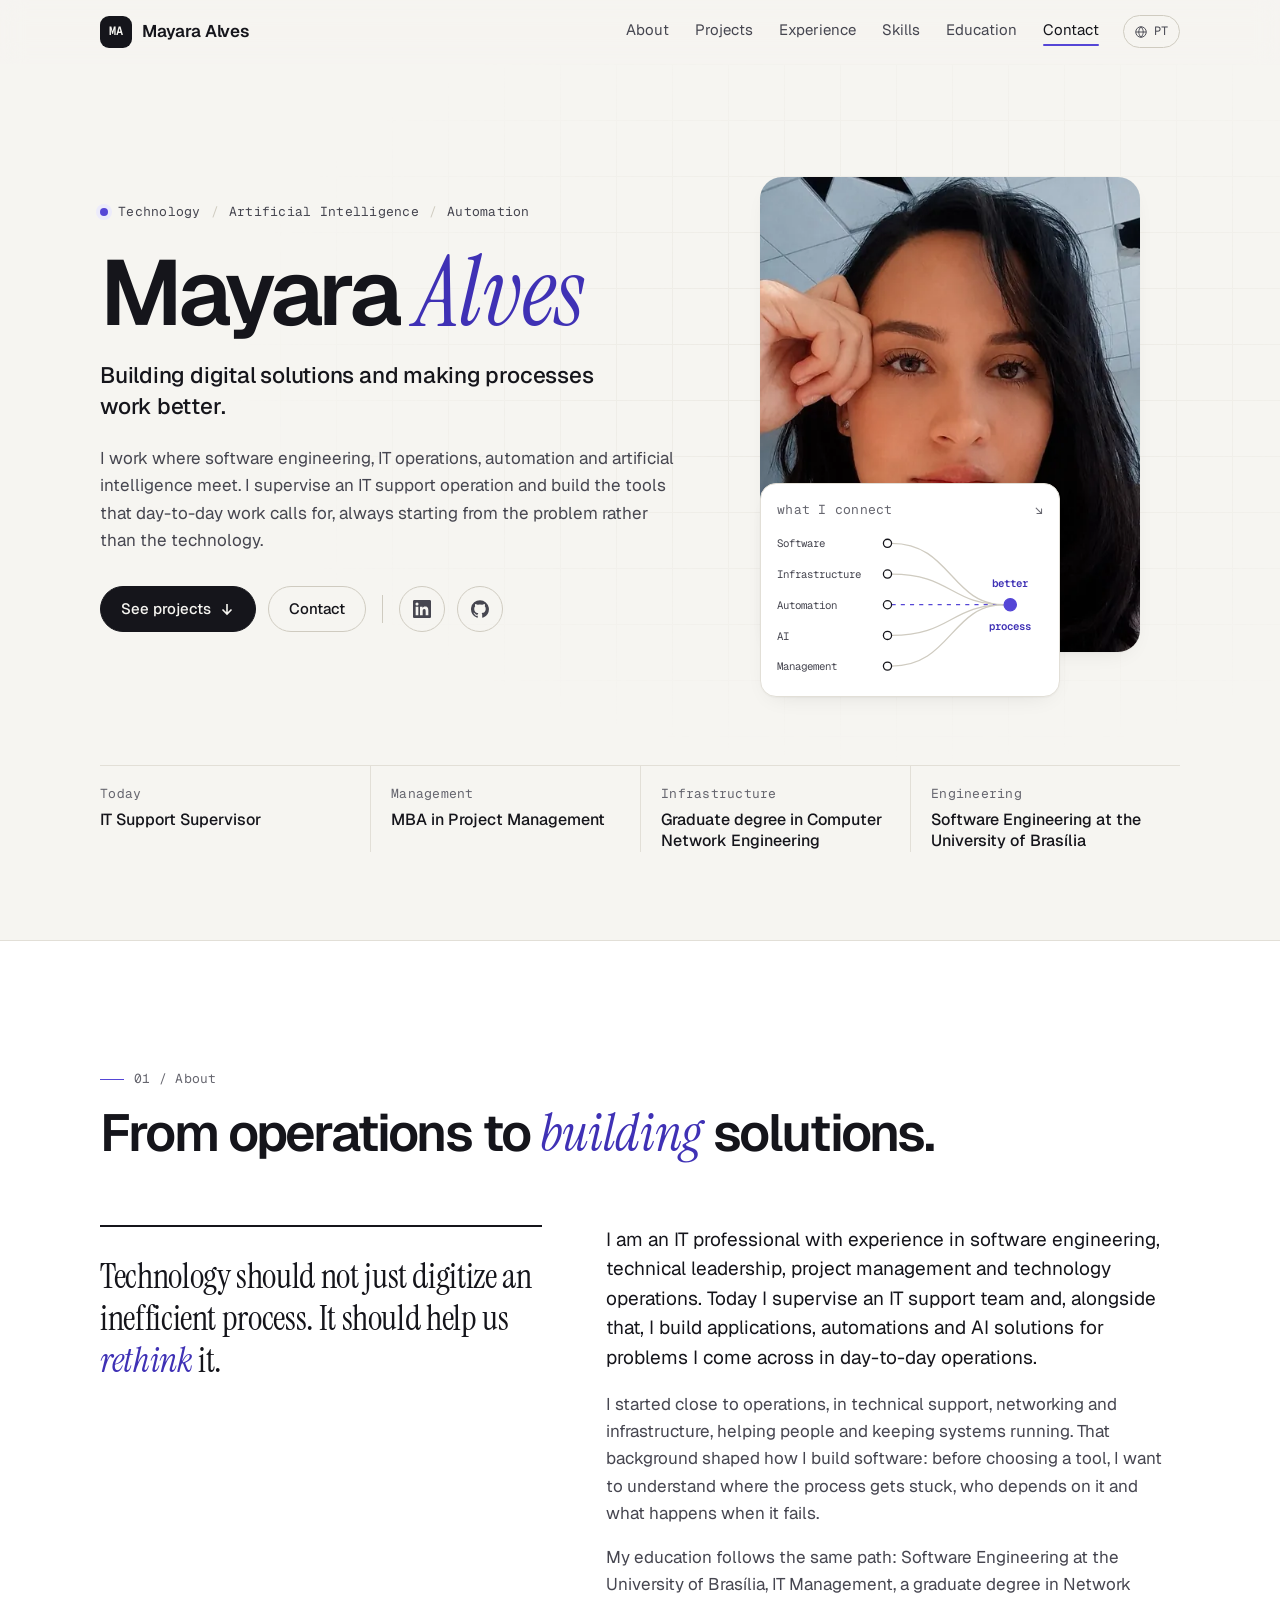
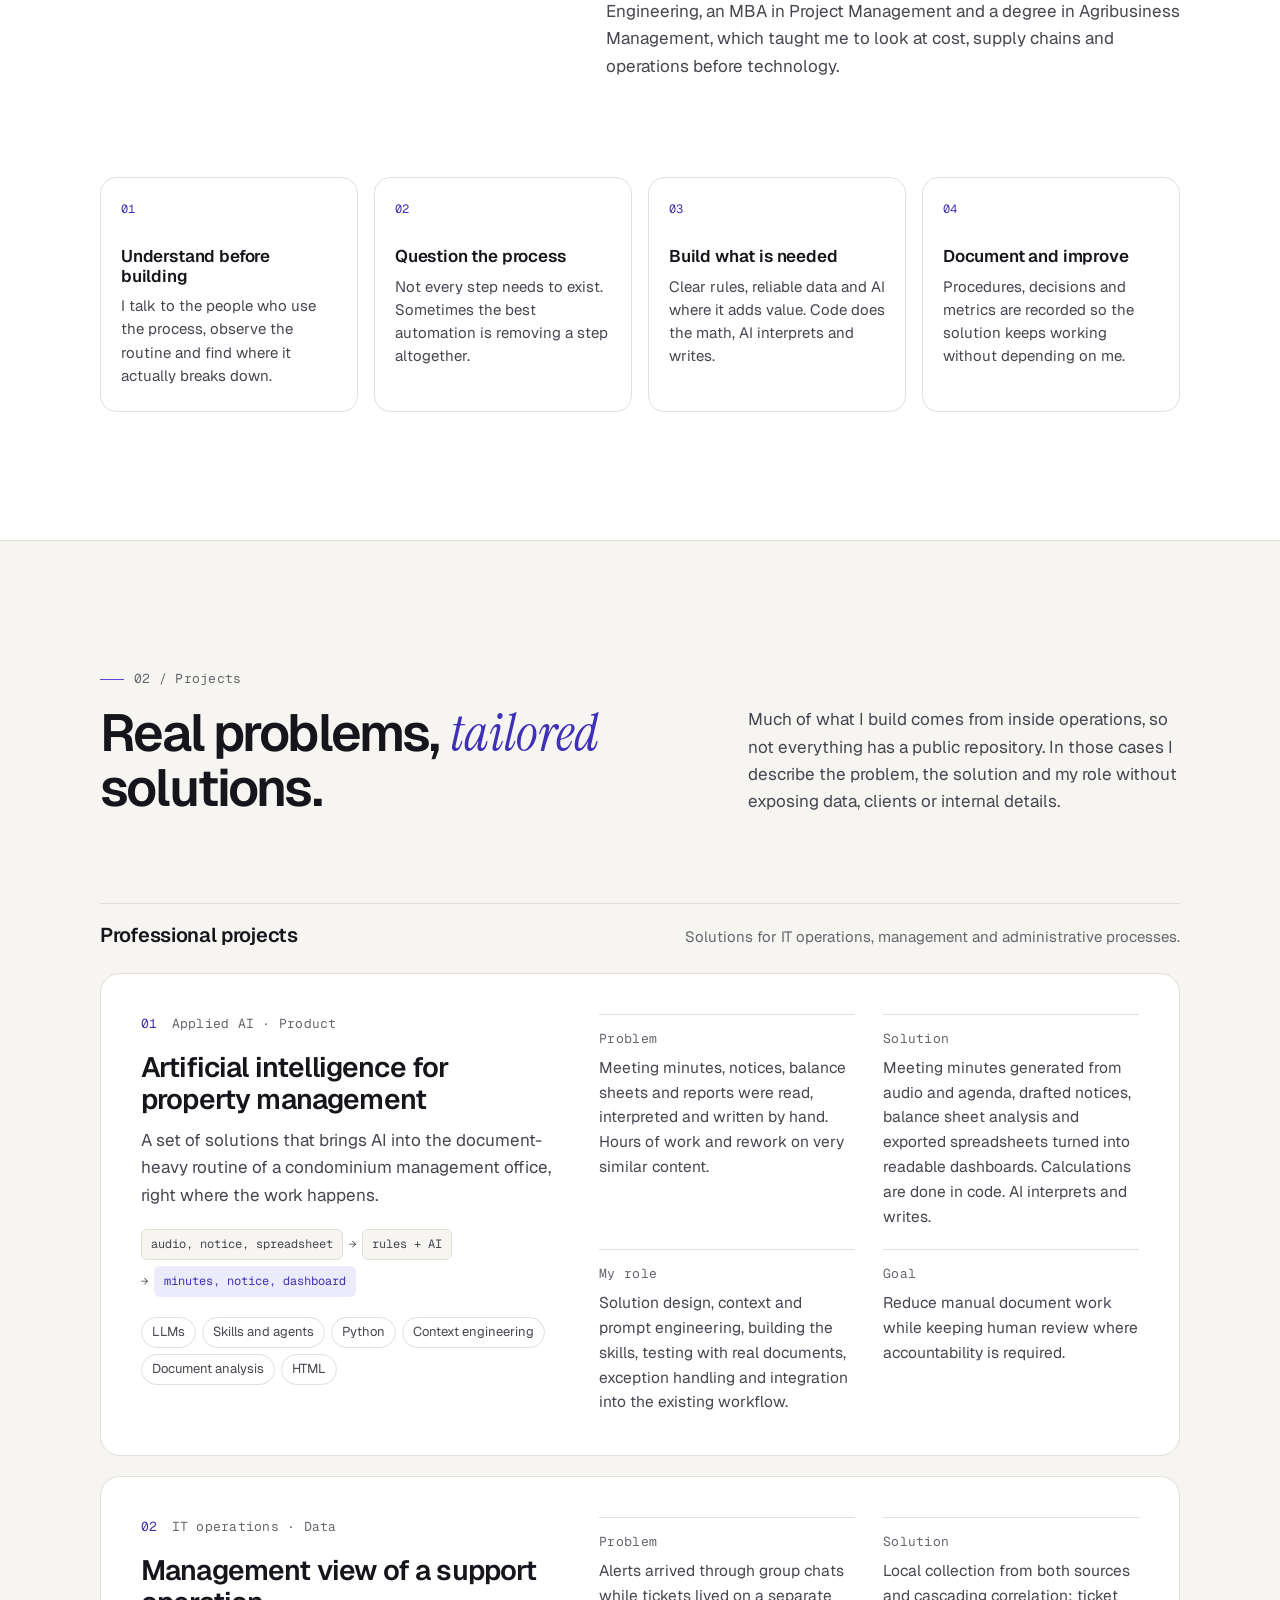
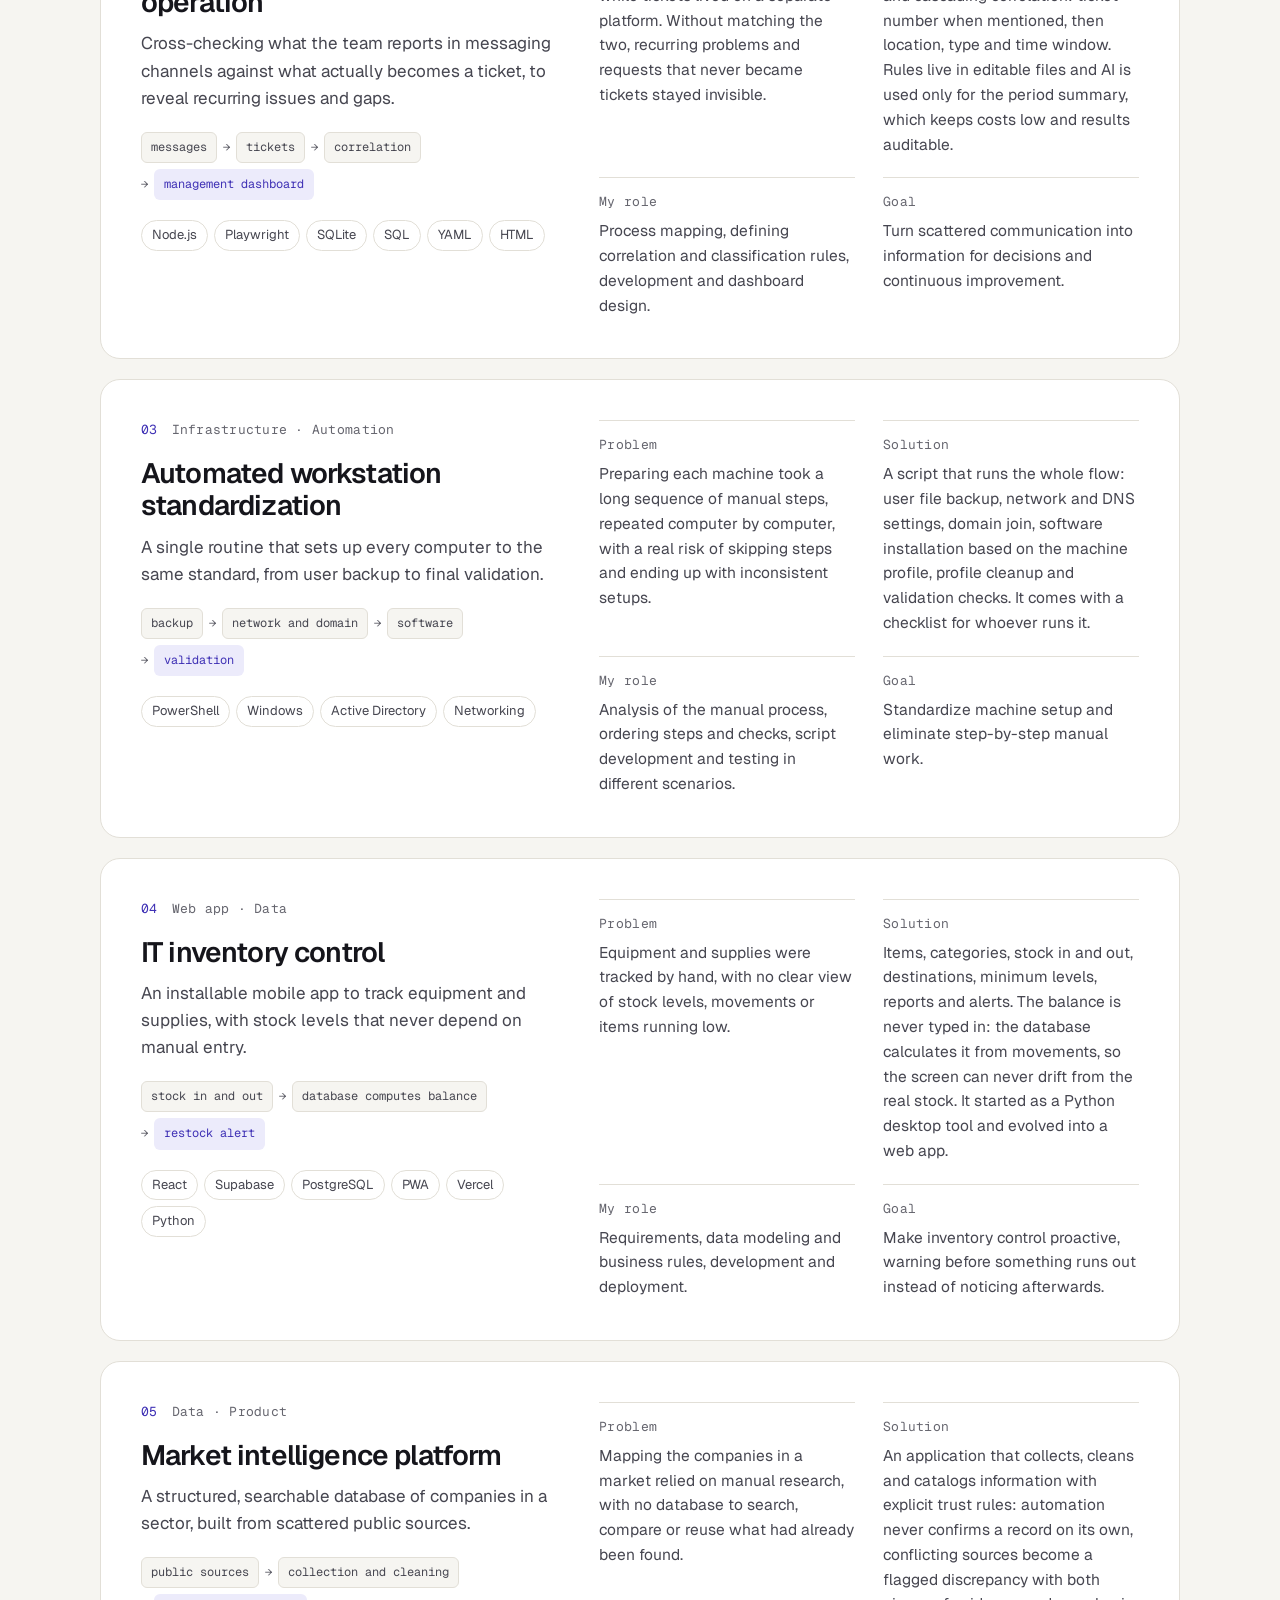
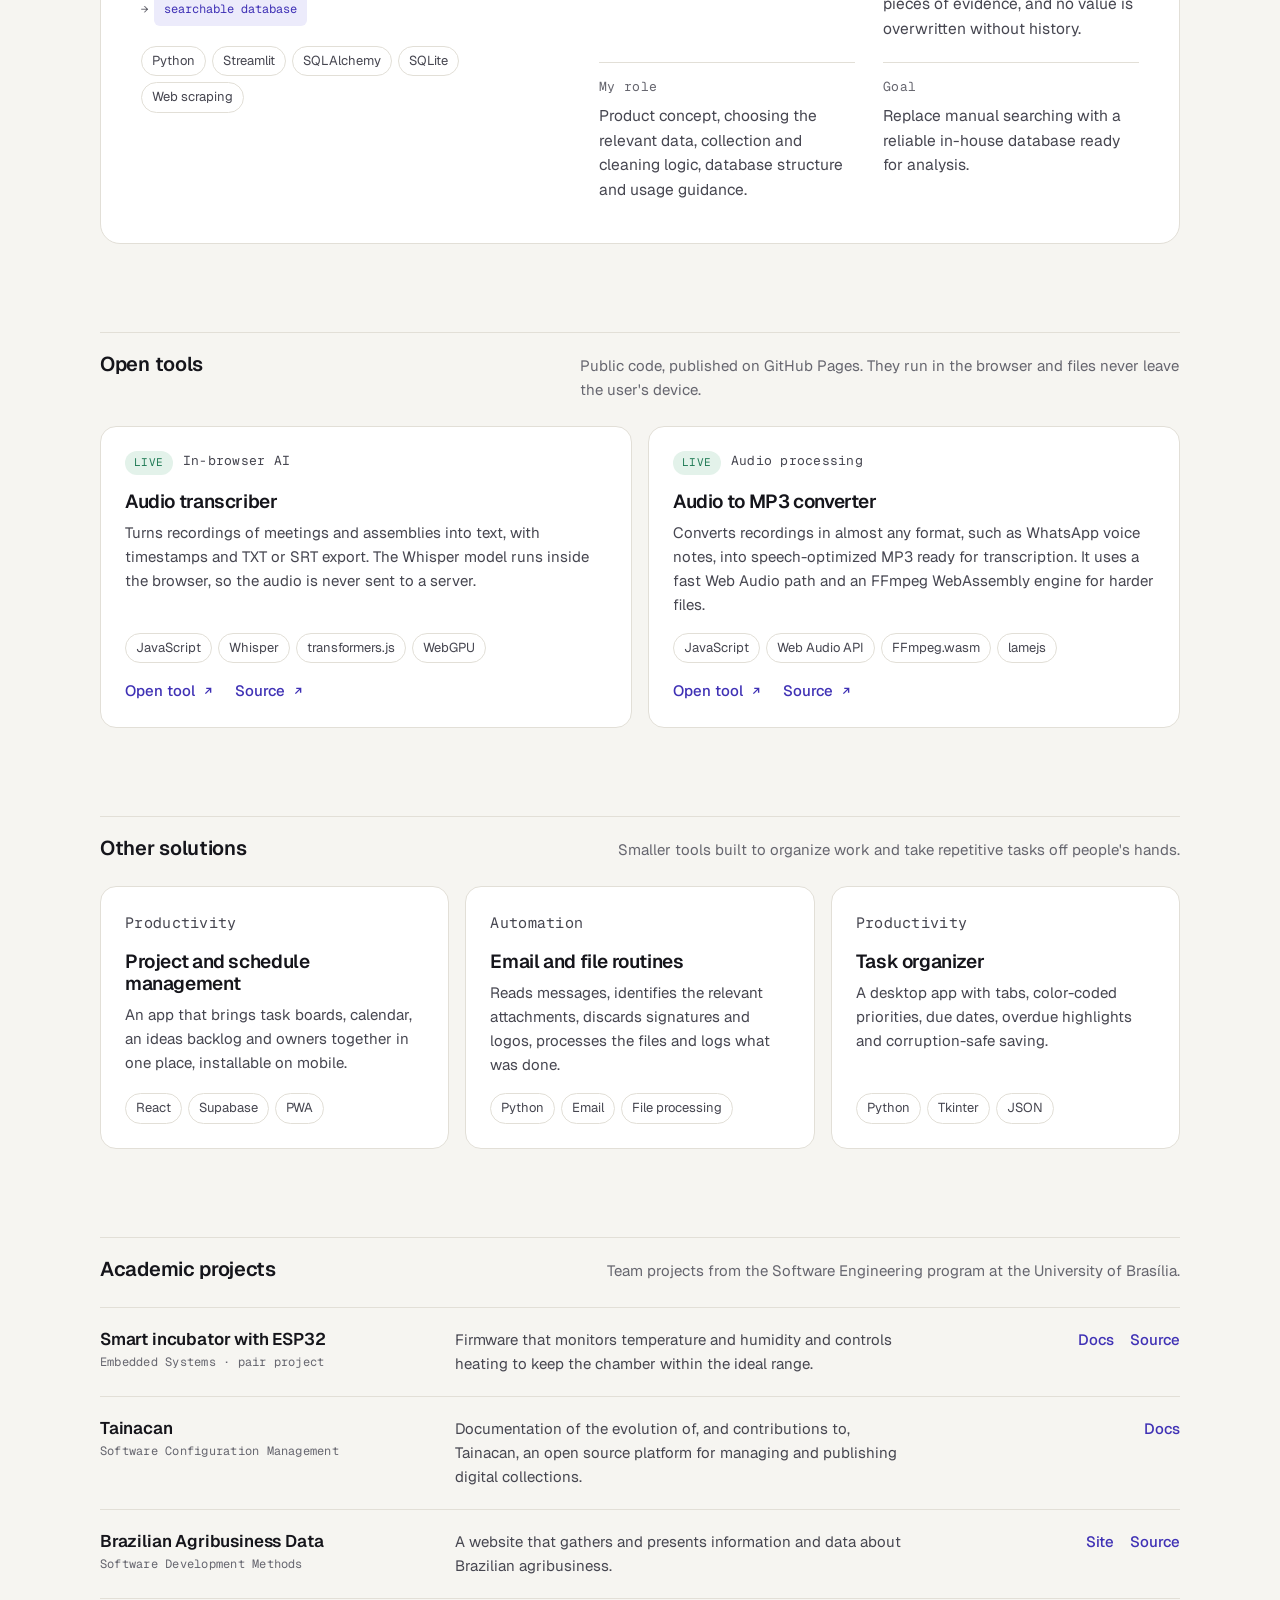
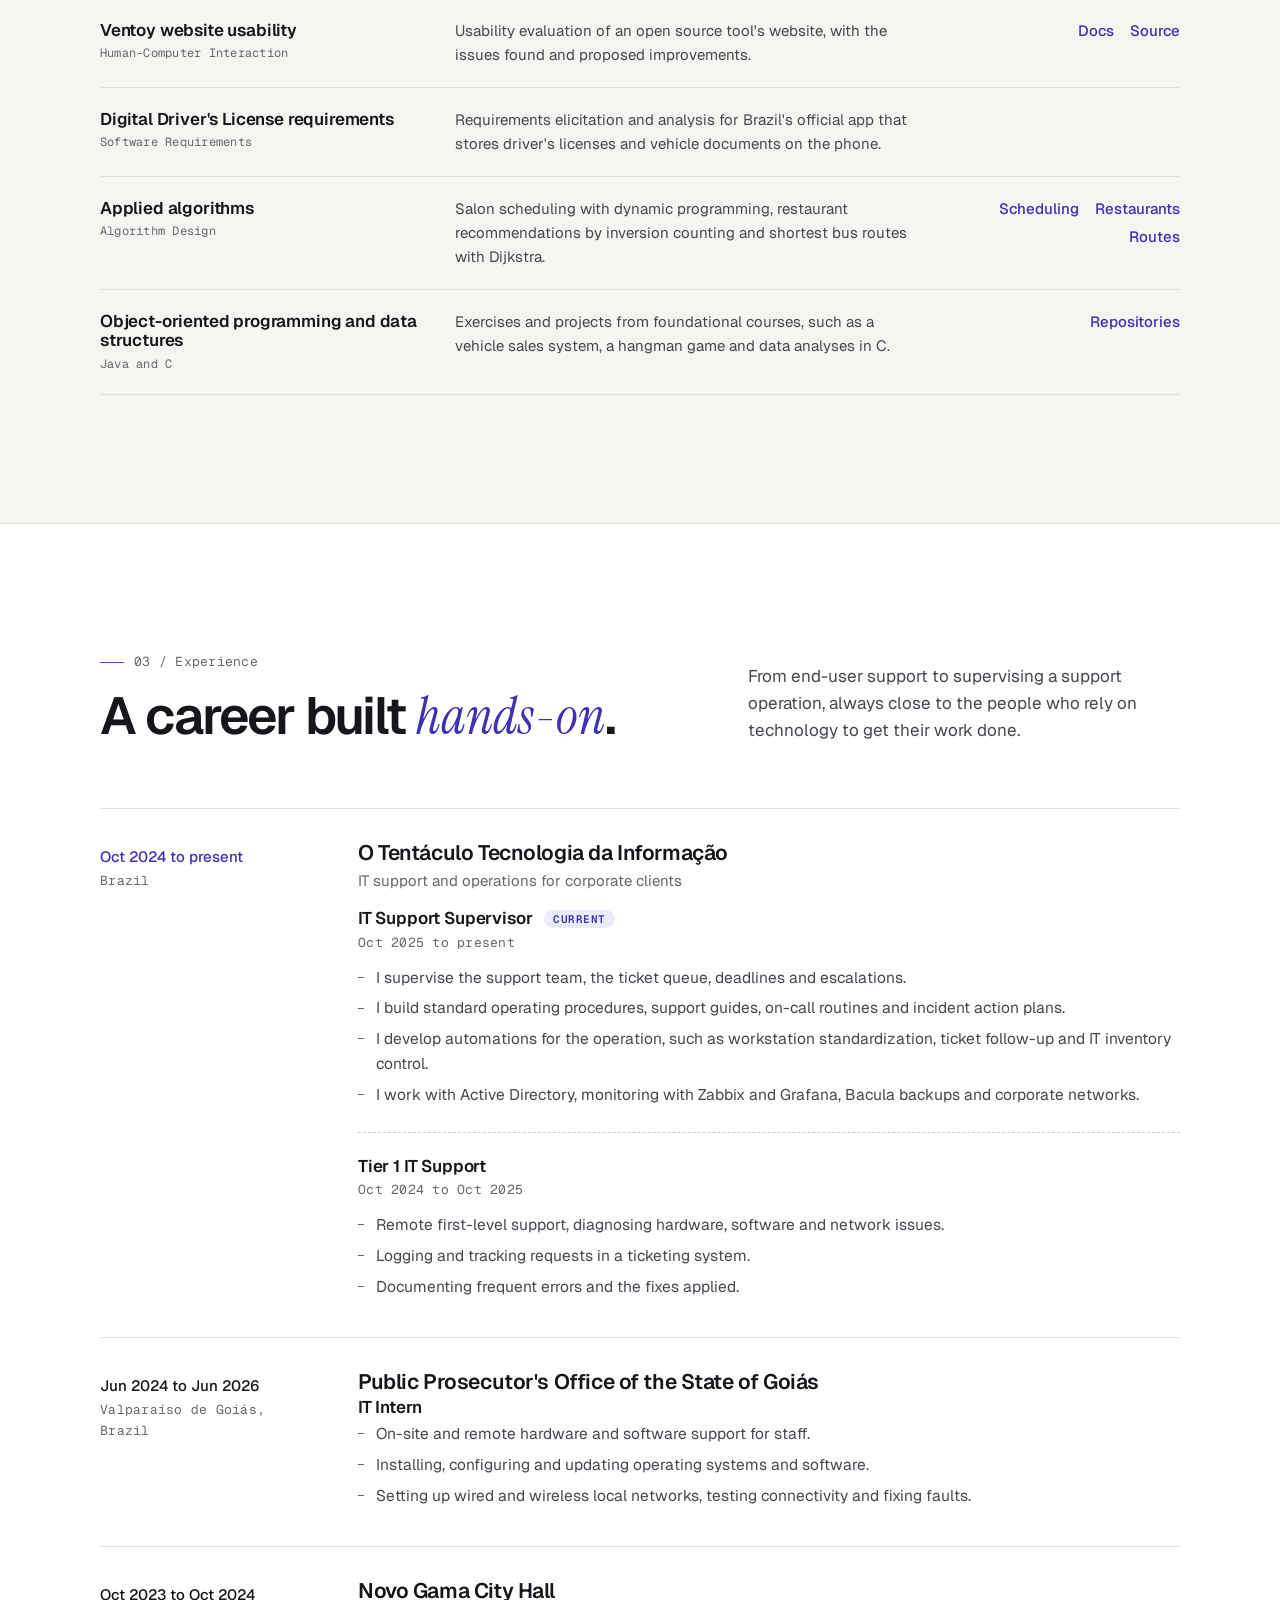
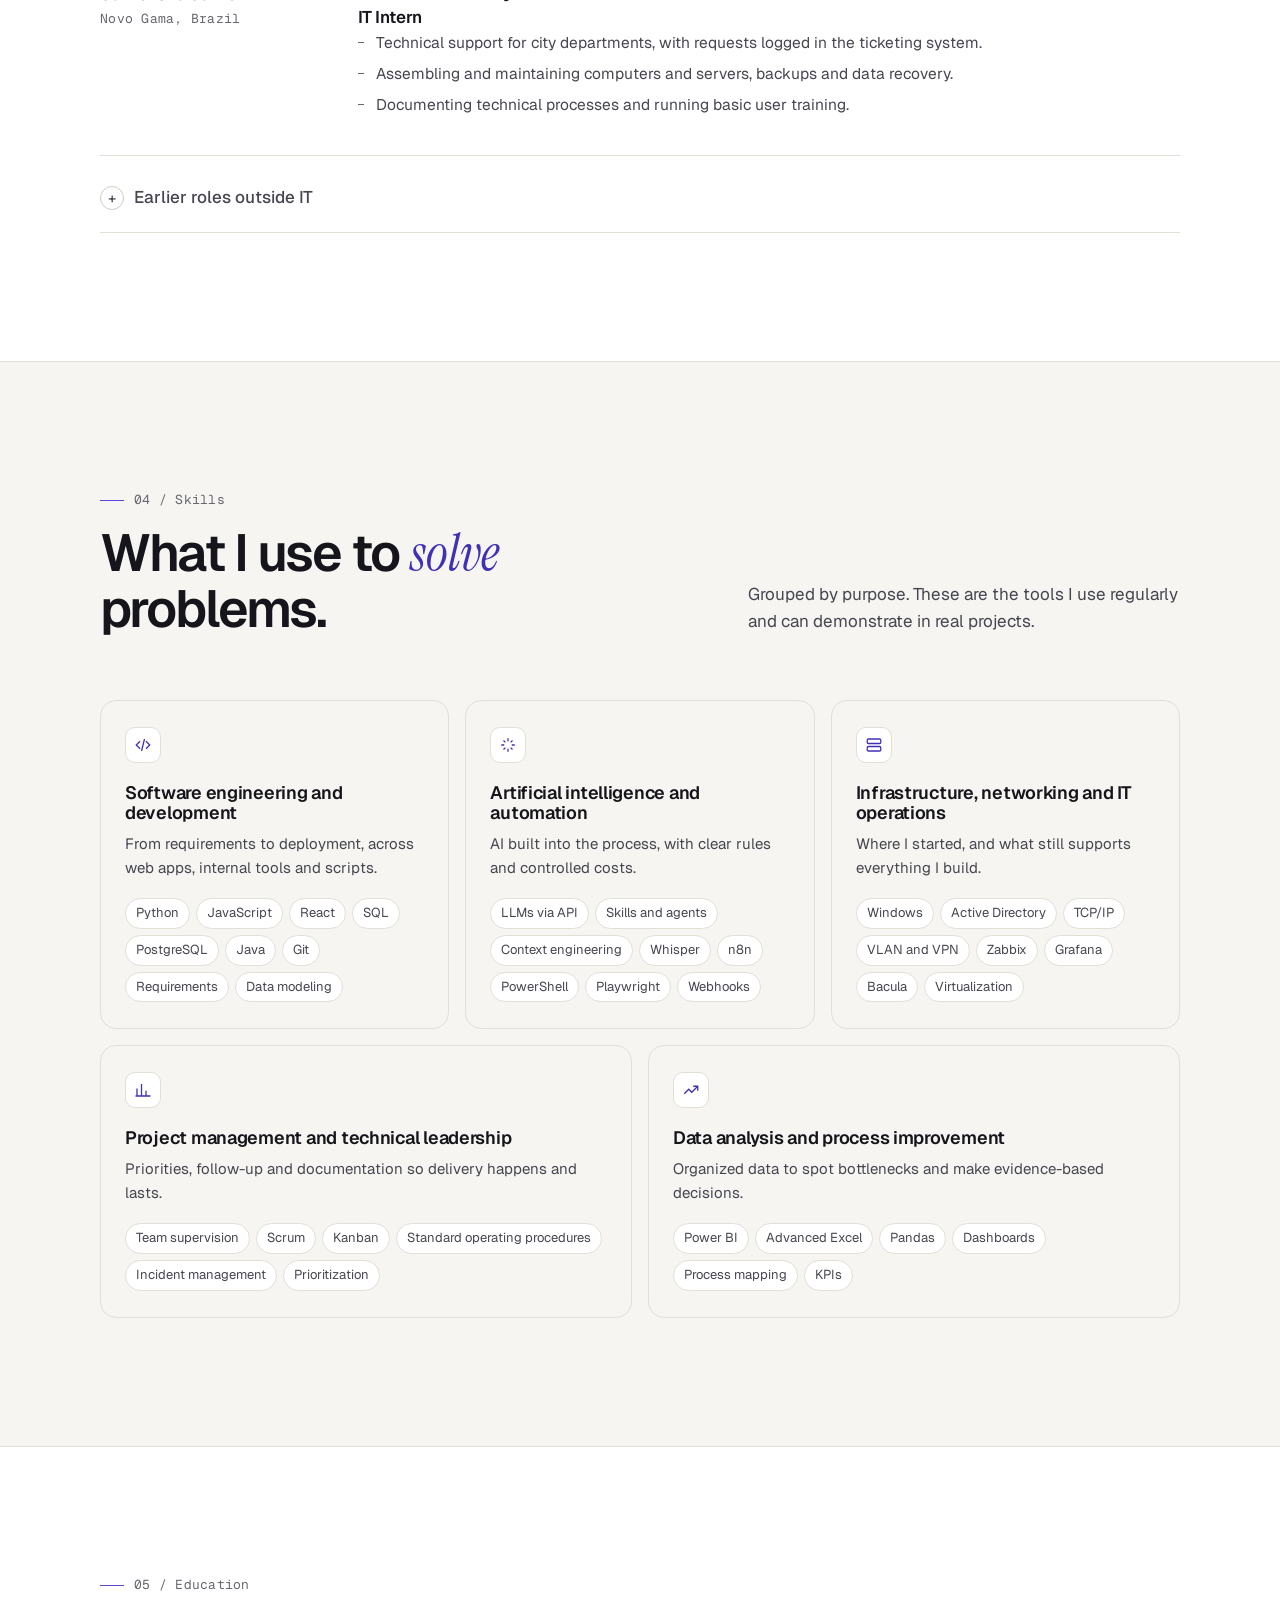
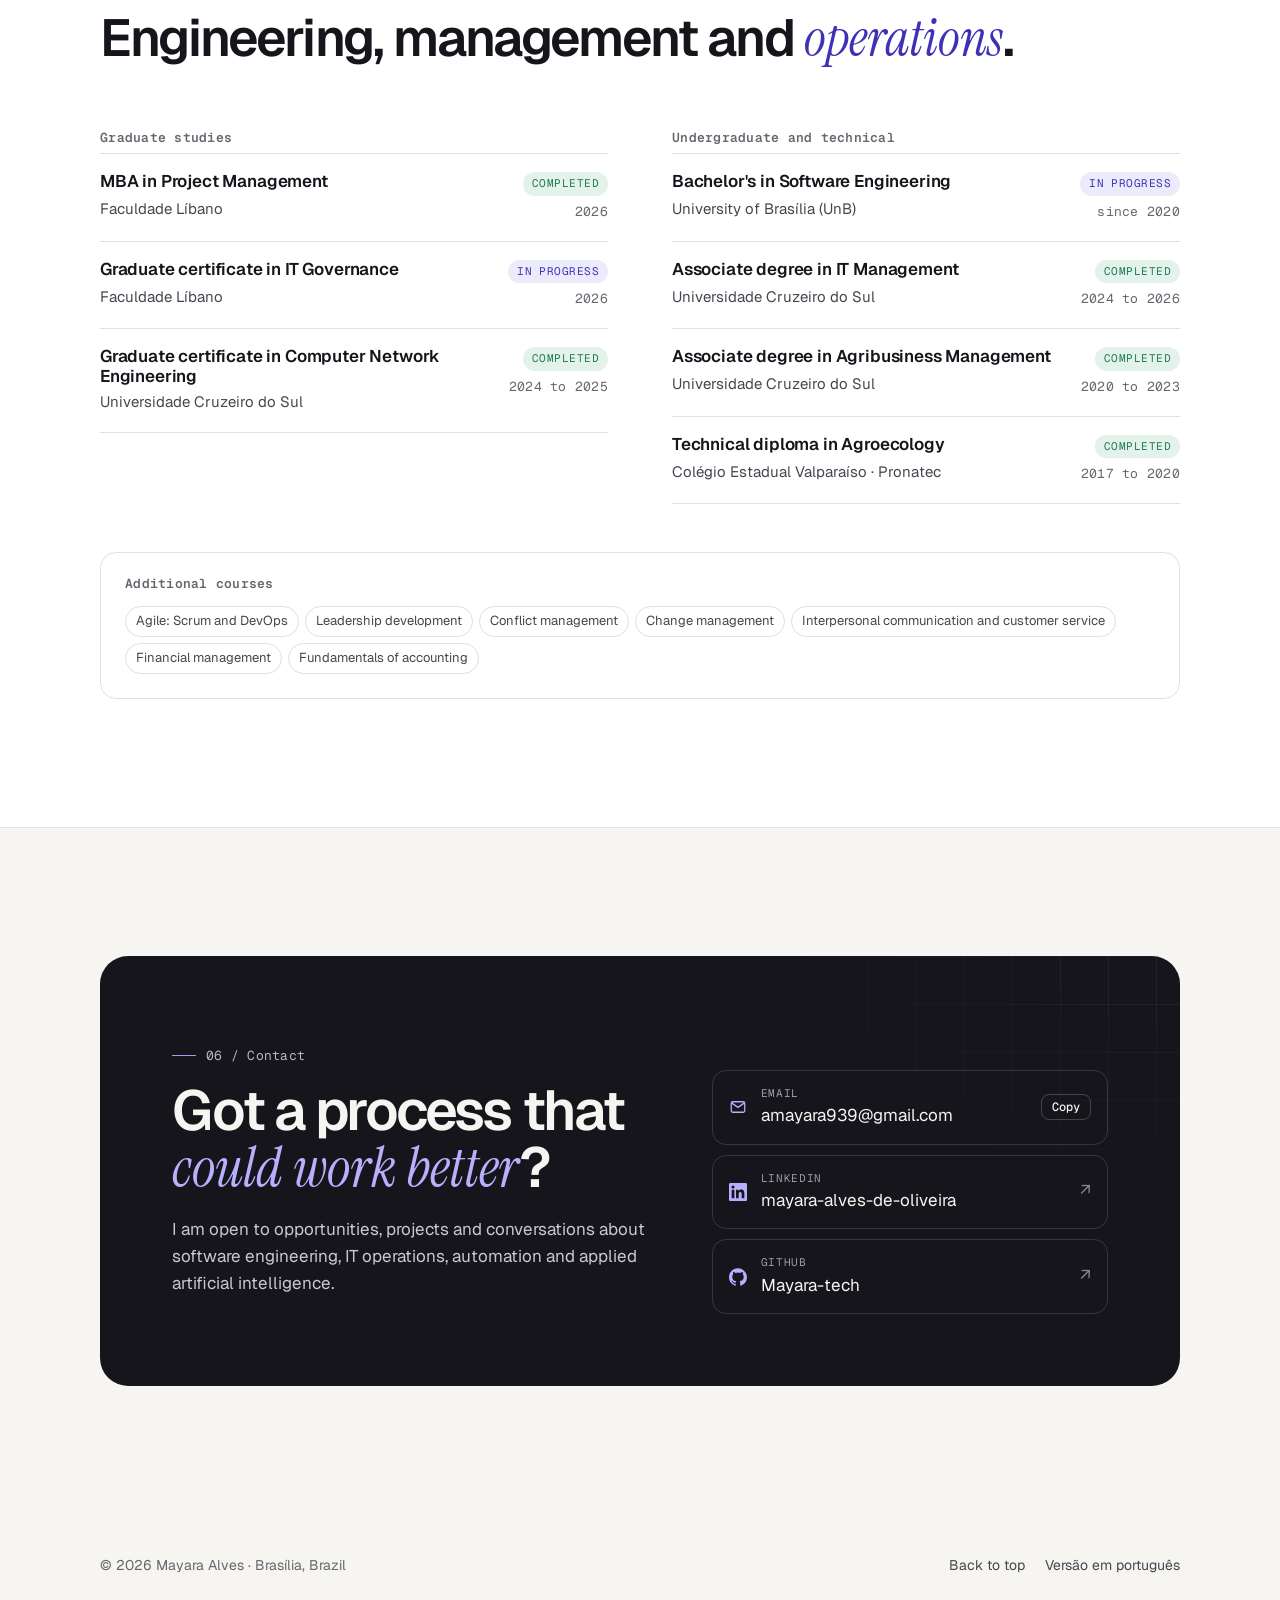
==== en/index.html @ b9efd8f1 "Portfólio 2.0: novo visual, conteúdo atualizado e versão em inglês - página refeita em HTML, CSS e J" ====
<!doctype html>
<html lang="en">
<head>
  <meta charset="utf-8">
  <meta name="viewport" content="width=device-width, initial-scale=1">
  <title>Mayara Alves · Technology, AI and Automation</title>
  <meta name="description" content="Portfolio of Mayara Alves, an IT professional who brings together software engineering, IT operations, automation and artificial intelligence to improve processes and solve real problems.">
  <meta name="author" content="Mayara Alves de Oliveira">
  <meta name="robots" content="index, follow">
  <meta name="theme-color" content="#f6f5f1">
  <link rel="canonical" href="https://mayara-tech.github.io/Portfolio/en/">
  <link rel="alternate" hreflang="pt-BR" href="https://mayara-tech.github.io/Portfolio/">
  <link rel="alternate" hreflang="en" href="https://mayara-tech.github.io/Portfolio/en/">
  <link rel="alternate" hreflang="x-default" href="https://mayara-tech.github.io/Portfolio/">

  <meta property="og:type" content="profile">
  <meta property="og:locale" content="en_US">
  <meta property="og:locale:alternate" content="pt_BR">
  <meta property="og:site_name" content="Mayara Alves">
  <meta property="og:title" content="Mayara Alves · Technology, AI and Automation">
  <meta property="og:description" content="Building digital solutions and improving processes through software engineering, IT operations, automation and artificial intelligence.">
  <meta property="og:url" content="https://mayara-tech.github.io/Portfolio/en/">
  <meta property="og:image" content="https://mayara-tech.github.io/Portfolio/assets/img/og-en.png">
  <meta property="og:image:width" content="1200">
  <meta property="og:image:height" content="630">
  <meta property="og:image:alt" content="Mayara Alves · Technology, Artificial Intelligence and Automation">
  <meta name="twitter:card" content="summary_large_image">

  <link rel="icon" href="../assets/img/favicon.svg" type="image/svg+xml">
  <link rel="icon" href="../assets/img/favicon-32.png" sizes="32x32" type="image/png">
  <link rel="apple-touch-icon" href="../assets/img/apple-touch-icon.png">

  <link rel="preconnect" href="https://fonts.googleapis.com">
  <link rel="preconnect" href="https://fonts.gstatic.com" crossorigin>
  <link rel="stylesheet" href="https://fonts.googleapis.com/css2?family=Geist:wght@400;500;600&family=Geist+Mono:wght@400;500&family=Instrument+Serif:ital@1&display=swap">
  <link rel="stylesheet" href="../assets/css/main.css">
  <link rel="preload" as="image" href="../assets/img/mayara-800.webp" imagesrcset="../assets/img/mayara-480.webp 480w, ../assets/img/mayara-800.webp 800w" imagesizes="(max-width: 520px) 200px, (max-width: 900px) 260px, 420px" type="image/webp">
  <script>document.documentElement.classList.add("js");</script>

  <script type="application/ld+json">
  {
    "@context": "https://schema.org",
    "@type": "Person",
    "name": "Mayara Alves de Oliveira",
    "alternateName": "Mayara Alves",
    "jobTitle": "IT Support Supervisor",
    "description": "Technology, Artificial Intelligence and Automation. Building digital solutions and improving processes.",
    "url": "https://mayara-tech.github.io/Portfolio/en/",
    "image": "https://mayara-tech.github.io/Portfolio/assets/img/mayara-800.jpg",
    "email": "mailto:amayara939@gmail.com",
    "address": { "@type": "PostalAddress", "addressLocality": "Brasília", "addressRegion": "DF", "addressCountry": "BR" },
    "alumniOf": [
      { "@type": "CollegeOrUniversity", "name": "Universidade Cruzeiro do Sul" },
      { "@type": "CollegeOrUniversity", "name": "Faculdade Líbano" }
    ],
    "knowsAbout": ["Software engineering", "Artificial intelligence", "Process automation", "IT infrastructure", "Project management"],
    "sameAs": [
      "https://www.linkedin.com/in/mayara-alves-de-oliveira-5a04271a6/",
      "https://github.com/Mayara-tech"
    ]
  }
  </script>
</head>

<body>
  <a class="skip" href="#main">Skip to content</a>

  <!-- ==================== header ==================== -->
  <header class="header">
    <div class="wrap header__in">
      <a class="brand" href="#top" aria-label="Mayara Alves, back to top">
        <span class="brand__mark" aria-hidden="true">MA</span>
        <span>Mayara Alves</span>
      </a>

      <button class="menu-btn" type="button" aria-expanded="false" aria-controls="nav" aria-label="Open menu">
        <span></span><span></span><span></span>
      </button>

      <nav class="nav" id="nav" aria-label="Sections">
        <ul class="nav__list">
          <li><a href="#about">About</a></li>
          <li><a href="#projects">Projects</a></li>
          <li><a href="#experience">Experience</a></li>
          <li><a href="#skills">Skills</a></li>
          <li><a href="#education">Education</a></li>
          <li><a href="#contact">Contact</a></li>
        </ul>
        <a class="lang" href="../" hreflang="pt-BR" lang="pt-BR" aria-label="Ler esta página em português">
          <svg viewBox="0 0 24 24" fill="none" stroke="currentColor" stroke-width="1.6" aria-hidden="true"><circle cx="12" cy="12" r="9"/><path d="M3 12h18M12 3c2.5 2.6 3.8 5.6 3.8 9s-1.3 6.4-3.8 9c-2.5-2.6-3.8-5.6-3.8-9S9.5 5.6 12 3z"/></svg>
          PT
        </a>
      </nav>
    </div>
  </header>

  <main id="main">

    <!-- ==================== hero ==================== -->
    <section class="hero" id="top" aria-labelledby="hero-title">
      <div class="wrap">
        <div class="hero__grid">
          <div class="stagger">
            <p class="eyebrow mono">
              <span class="eyebrow__dot" aria-hidden="true"></span>
              Technology <i aria-hidden="true">/</i> Artificial Intelligence <i aria-hidden="true">/</i> Automation
            </p>
            <h1 id="hero-title">Mayara <span class="serif">Alves</span></h1>
            <p class="hero__role">Building digital solutions and making processes work better.</p>
            <p class="hero__lead">I work where software engineering, IT operations, automation and artificial intelligence meet. I supervise an IT support operation and build the tools that day-to-day work calls for, always starting from the problem rather than the technology.</p>
            <div class="hero__actions">
              <a class="btn btn--solid" href="#projects">
                See projects
                <svg viewBox="0 0 16 16" fill="none" stroke="currentColor" stroke-width="1.6" aria-hidden="true"><path d="M8 3v10M3.5 8.5 8 13l4.5-4.5"/></svg>
              </a>
              <a class="btn btn--ghost" href="#contact">Contact</a>
              <span class="sep" aria-hidden="true"></span>
              <a class="icon-link" href="https://www.linkedin.com/in/mayara-alves-de-oliveira-5a04271a6/" target="_blank" rel="noopener" aria-label="LinkedIn (opens in a new tab)">
                <svg viewBox="0 0 24 24" fill="currentColor" aria-hidden="true"><path d="M20.45 20.45h-3.56v-5.57c0-1.33-.02-3.04-1.85-3.04-1.85 0-2.14 1.45-2.14 2.94v5.67H9.35V9h3.41v1.56h.05c.48-.9 1.64-1.85 3.37-1.85 3.6 0 4.27 2.37 4.27 5.46v6.28zM5.34 7.43a2.06 2.06 0 1 1 0-4.13 2.06 2.06 0 0 1 0 4.13zM7.12 20.45H3.56V9h3.56v11.45zM22.22 0H1.77C.79 0 0 .77 0 1.73v20.54C0 23.23.79 24 1.77 24h20.45c.98 0 1.78-.77 1.78-1.73V1.73C24 .77 23.2 0 22.22 0z"/></svg>
              </a>
              <a class="icon-link" href="https://github.com/Mayara-tech" target="_blank" rel="noopener" aria-label="GitHub (opens in a new tab)">
                <svg viewBox="0 0 24 24" fill="currentColor" aria-hidden="true"><path d="M12 .3a12 12 0 0 0-3.8 23.38c.6.12.83-.26.83-.57L9 21.07c-3.34.72-4.04-1.61-4.04-1.61-.55-1.39-1.34-1.76-1.34-1.76-1.08-.74.09-.73.09-.73 1.2.09 1.83 1.24 1.83 1.24 1.07 1.83 2.81 1.3 3.5 1 .1-.78.42-1.31.76-1.61-2.67-.3-5.47-1.33-5.47-5.93 0-1.31.47-2.38 1.24-3.22-.14-.3-.54-1.52.1-3.18 0 0 1-.32 3.3 1.23a11.5 11.5 0 0 1 6 0c2.28-1.55 3.29-1.23 3.29-1.23.64 1.66.24 2.88.12 3.18a4.65 4.65 0 0 1 1.23 3.22c0 4.61-2.8 5.63-5.48 5.92.42.36.81 1.1.81 2.22l-.01 3.29c0 .31.2.69.82.57A12 12 0 0 0 12 .3"/></svg>
              </a>
            </div>
          </div>

          <div class="hero__visual">
            <figure class="portrait">
              <picture>
                <source type="image/webp" srcset="../assets/img/mayara-480.webp 480w, ../assets/img/mayara-800.webp 800w" sizes="(max-width: 520px) 200px, (max-width: 900px) 260px, 420px">
                <img src="../assets/img/mayara-800.jpg" width="800" height="1000" alt="Portrait of Mayara Alves" fetchpriority="high">
              </picture>
            </figure>
            <div class="system-card" aria-hidden="true">
              <div class="system-card__title mono"><span>what I connect</span><span>↘</span></div>
              <svg viewBox="0 0 260 150" role="presentation">
                <path class="l" d="M112 15 C170 15 170 75 222 75"/>
                <path class="l" d="M112 45 C170 45 170 75 222 75"/>
                <path class="l l--hot" d="M112 75 L222 75"/>
                <path class="l" d="M112 105 C170 105 170 75 222 75"/>
                <path class="l" d="M112 135 C170 135 170 75 222 75"/>
                <circle class="n" cx="108" cy="15" r="4"/>
                <circle class="n" cx="108" cy="45" r="4"/>
                <circle class="n" cx="108" cy="75" r="4"/>
                <circle class="n" cx="108" cy="105" r="4"/>
                <circle class="n" cx="108" cy="135" r="4"/>
                <circle class="n n--out" cx="228" cy="75" r="6"/>
                <text x="0" y="19">Software</text>
                <text x="0" y="49">Infrastructure</text>
                <text x="0" y="79">Automation</text>
                <text x="0" y="109">AI</text>
                <text x="0" y="139">Management</text>
                <text class="t-out" x="228" y="58" text-anchor="middle">better</text>
                <text class="t-out" x="228" y="100" text-anchor="middle">process</text>
              </svg>
            </div>
          </div>
        </div>

        <ul class="facts reveal" aria-label="Summary">
          <li><span class="k mono">Today</span><strong>IT Support Supervisor</strong></li>
          <li><span class="k mono">Management</span><strong>MBA in Project Management</strong></li>
          <li><span class="k mono">Infrastructure</span><strong>Graduate degree in Computer Network Engineering</strong></li>
          <li><span class="k mono">Engineering</span><strong>Software Engineering at the University of Brasília</strong></li>
        </ul>
      </div>
    </section>

    <!-- ==================== about ==================== -->
    <section class="section section--alt" id="about" aria-labelledby="about-title">
      <div class="wrap">
        <div class="section__head reveal">
          <div>
            <p class="section__label mono">01 / About</p>
            <h2 class="section__title" id="about-title">From operations to <span class="serif">building</span> solutions.</h2>
          </div>
        </div>

        <div class="about">
          <blockquote class="manifest reveal">
            <p>Technology should not just digitize an inefficient process. It should help us <em>rethink</em> it.</p>
          </blockquote>
          <div class="about__text reveal">
            <p>I am an IT professional with experience in software engineering, technical leadership, project management and technology operations. Today I supervise an IT support team and, alongside that, I build applications, automations and AI solutions for problems I come across in day-to-day operations.</p>
            <p>I started close to operations, in technical support, networking and infrastructure, helping people and keeping systems running. That background shaped how I build software: before choosing a tool, I want to understand where the process gets stuck, who depends on it and what happens when it fails.</p>
            <p>My education follows the same path: Software Engineering at the University of Brasília, IT Management, a graduate degree in Network Engineering, an MBA in Project Management and a degree in Agribusiness Management, which taught me to look at cost, supply chains and operations before technology.</p>
          </div>
        </div>

        <ol class="principles">
          <li class="reveal">
            <h3>Understand before building</h3>
            <p>I talk to the people who use the process, observe the routine and find where it actually breaks down.</p>
          </li>
          <li class="reveal">
            <h3>Question the process</h3>
            <p>Not every step needs to exist. Sometimes the best automation is removing a step altogether.</p>
          </li>
          <li class="reveal">
            <h3>Build what is needed</h3>
            <p>Clear rules, reliable data and AI where it adds value. Code does the math, AI interprets and writes.</p>
          </li>
          <li class="reveal">
            <h3>Document and improve</h3>
            <p>Procedures, decisions and metrics are recorded so the solution keeps working without depending on me.</p>
          </li>
        </ol>
      </div>
    </section>

    <!-- ==================== projects ==================== -->
    <section class="section" id="projects" aria-labelledby="projects-title">
      <div class="wrap">
        <div class="section__head reveal">
          <div>
            <p class="section__label mono">02 / Projects</p>
            <h2 class="section__title" id="projects-title">Real problems, <span class="serif">tailored</span> solutions.</h2>
          </div>
          <p class="section__intro">Much of what I build comes from inside operations, so not everything has a public repository. In those cases I describe the problem, the solution and my role without exposing data, clients or internal details.</p>
        </div>

        <!-- ---------- professional ---------- -->
        <div class="subhead reveal">
          <h3>Professional projects</h3>
          <p>Solutions for IT operations, management and administrative processes.</p>
        </div>

        <div class="cases">

          <!-- 01 -->
          <article class="case reveal">
            <div>
              <p class="case__meta mono"><span class="case__num">01</span><span>Applied AI · Product</span></p>
              <h4>Artificial intelligence for property management</h4>
              <p class="case__summary">A set of solutions that brings AI into the document-heavy routine of a condominium management office, right where the work happens.</p>
              <ol class="flow" aria-label="Solution flow">
                <li><span>audio, notice, spreadsheet</span></li>
                <li><span>rules + AI</span></li>
                <li><span>minutes, notice, dashboard</span></li>
              </ol>
              <ul class="chips" aria-label="Technologies">
                <li>LLMs</li><li>Skills and agents</li><li>Python</li><li>Context engineering</li><li>Document analysis</li><li>HTML</li>
              </ul>
            </div>
            <dl class="case__body">
              <div>
                <dt class="mono">Problem</dt>
                <dd>Meeting minutes, notices, balance sheets and reports were read, interpreted and written by hand. Hours of work and rework on very similar content.</dd>
              </div>
              <div>
                <dt class="mono">Solution</dt>
                <dd>Meeting minutes generated from audio and agenda, drafted notices, balance sheet analysis and exported spreadsheets turned into readable dashboards. Calculations are done in code. AI interprets and writes.</dd>
              </div>
              <div>
                <dt class="mono">My role</dt>
                <dd>Solution design, context and prompt engineering, building the skills, testing with real documents, exception handling and integration into the existing workflow.</dd>
              </div>
              <div>
                <dt class="mono">Goal</dt>
                <dd>Reduce manual document work while keeping human review where accountability is required.</dd>
              </div>
            </dl>
          </article>

          <!-- 02 -->
          <article class="case reveal">
            <div>
              <p class="case__meta mono"><span class="case__num">02</span><span>IT operations · Data</span></p>
              <h4>Management view of a support operation</h4>
              <p class="case__summary">Cross-checking what the team reports in messaging channels against what actually becomes a ticket, to reveal recurring issues and gaps.</p>
              <ol class="flow" aria-label="Solution flow">
                <li><span>messages</span></li>
                <li><span>tickets</span></li>
                <li><span>correlation</span></li>
                <li><span>management dashboard</span></li>
              </ol>
              <ul class="chips" aria-label="Technologies">
                <li>Node.js</li><li>Playwright</li><li>SQLite</li><li>SQL</li><li>YAML</li><li>HTML</li>
              </ul>
            </div>
            <dl class="case__body">
              <div>
                <dt class="mono">Problem</dt>
                <dd>Alerts arrived through group chats while tickets lived on a separate platform. Without matching the two, recurring problems and requests that never became tickets stayed invisible.</dd>
              </div>
              <div>
                <dt class="mono">Solution</dt>
                <dd>Local collection from both sources and cascading correlation: ticket number when mentioned, then location, type and time window. Rules live in editable files and AI is used only for the period summary, which keeps costs low and results auditable.</dd>
              </div>
              <div>
                <dt class="mono">My role</dt>
                <dd>Process mapping, defining correlation and classification rules, development and dashboard design.</dd>
              </div>
              <div>
                <dt class="mono">Goal</dt>
                <dd>Turn scattered communication into information for decisions and continuous improvement.</dd>
              </div>
            </dl>
          </article>

          <!-- 03 -->
          <article class="case reveal">
            <div>
              <p class="case__meta mono"><span class="case__num">03</span><span>Infrastructure · Automation</span></p>
              <h4>Automated workstation standardization</h4>
              <p class="case__summary">A single routine that sets up every computer to the same standard, from user backup to final validation.</p>
              <ol class="flow" aria-label="Solution flow">
                <li><span>backup</span></li>
                <li><span>network and domain</span></li>
                <li><span>software</span></li>
                <li><span>validation</span></li>
              </ol>
              <ul class="chips" aria-label="Technologies">
                <li>PowerShell</li><li>Windows</li><li>Active Directory</li><li>Networking</li>
              </ul>
            </div>
            <dl class="case__body">
              <div>
                <dt class="mono">Problem</dt>
                <dd>Preparing each machine took a long sequence of manual steps, repeated computer by computer, with a real risk of skipping steps and ending up with inconsistent setups.</dd>
              </div>
              <div>
                <dt class="mono">Solution</dt>
                <dd>A script that runs the whole flow: user file backup, network and DNS settings, domain join, software installation based on the machine profile, profile cleanup and validation checks. It comes with a checklist for whoever runs it.</dd>
              </div>
              <div>
                <dt class="mono">My role</dt>
                <dd>Analysis of the manual process, ordering steps and checks, script development and testing in different scenarios.</dd>
              </div>
              <div>
                <dt class="mono">Goal</dt>
                <dd>Standardize machine setup and eliminate step-by-step manual work.</dd>
              </div>
            </dl>
          </article>

          <!-- 04 -->
          <article class="case reveal">
            <div>
              <p class="case__meta mono"><span class="case__num">04</span><span>Web app · Data</span></p>
              <h4>IT inventory control</h4>
              <p class="case__summary">An installable mobile app to track equipment and supplies, with stock levels that never depend on manual entry.</p>
              <ol class="flow" aria-label="Solution flow">
                <li><span>stock in and out</span></li>
                <li><span>database computes balance</span></li>
                <li><span>restock alert</span></li>
              </ol>
              <ul class="chips" aria-label="Technologies">
                <li>React</li><li>Supabase</li><li>PostgreSQL</li><li>PWA</li><li>Vercel</li><li>Python</li>
              </ul>
            </div>
            <dl class="case__body">
              <div>
                <dt class="mono">Problem</dt>
                <dd>Equipment and supplies were tracked by hand, with no clear view of stock levels, movements or items running low.</dd>
              </div>
              <div>
                <dt class="mono">Solution</dt>
                <dd>Items, categories, stock in and out, destinations, minimum levels, reports and alerts. The balance is never typed in: the database calculates it from movements, so the screen can never drift from the real stock. It started as a Python desktop tool and evolved into a web app.</dd>
              </div>
              <div>
                <dt class="mono">My role</dt>
                <dd>Requirements, data modeling and business rules, development and deployment.</dd>
              </div>
              <div>
                <dt class="mono">Goal</dt>
                <dd>Make inventory control proactive, warning before something runs out instead of noticing afterwards.</dd>
              </div>
            </dl>
          </article>

          <!-- 05 -->
          <article class="case reveal">
            <div>
              <p class="case__meta mono"><span class="case__num">05</span><span>Data · Product</span></p>
              <h4>Market intelligence platform</h4>
              <p class="case__summary">A structured, searchable database of companies in a sector, built from scattered public sources.</p>
              <ol class="flow" aria-label="Solution flow">
                <li><span>public sources</span></li>
                <li><span>collection and cleaning</span></li>
                <li><span>searchable database</span></li>
              </ol>
              <ul class="chips" aria-label="Technologies">
                <li>Python</li><li>Streamlit</li><li>SQLAlchemy</li><li>SQLite</li><li>Web scraping</li>
              </ul>
            </div>
            <dl class="case__body">
              <div>
                <dt class="mono">Problem</dt>
                <dd>Mapping the companies in a market relied on manual research, with no database to search, compare or reuse what had already been found.</dd>
              </div>
              <div>
                <dt class="mono">Solution</dt>
                <dd>An application that collects, cleans and catalogs information with explicit trust rules: automation never confirms a record on its own, conflicting sources become a flagged discrepancy with both pieces of evidence, and no value is overwritten without history.</dd>
              </div>
              <div>
                <dt class="mono">My role</dt>
                <dd>Product concept, choosing the relevant data, collection and cleaning logic, database structure and usage guidance.</dd>
              </div>
              <div>
                <dt class="mono">Goal</dt>
                <dd>Replace manual searching with a reliable in-house database ready for analysis.</dd>
              </div>
            </dl>
          </article>
        </div>

        <!-- ---------- open tools ---------- -->
        <div class="subhead reveal">
          <h3>Open tools</h3>
          <p>Public code, published on GitHub Pages. They run in the browser and files never leave the user's device.</p>
        </div>

        <div class="cards">
          <article class="card reveal">
            <p class="card__meta"><span class="tag tag--ok">Live</span><span class="mono">In-browser AI</span></p>
            <h4>Audio transcriber</h4>
            <p>Turns recordings of meetings and assemblies into text, with timestamps and TXT or SRT export. The Whisper model runs inside the browser, so the audio is never sent to a server.</p>
            <ul class="chips" aria-label="Technologies"><li>JavaScript</li><li>Whisper</li><li>transformers.js</li><li>WebGPU</li></ul>
            <div class="case__links">
              <a class="arrow-link" href="https://mayara-tech.github.io/Transcritor/" target="_blank" rel="noopener">Open tool <svg viewBox="0 0 16 16" fill="none" stroke="currentColor" stroke-width="1.6" aria-hidden="true"><path d="M5 11 11 5M6 5h5v5"/></svg></a>
              <a class="arrow-link" href="https://github.com/Mayara-tech/Transcritor" target="_blank" rel="noopener">Source <svg viewBox="0 0 16 16" fill="none" stroke="currentColor" stroke-width="1.6" aria-hidden="true"><path d="M5 11 11 5M6 5h5v5"/></svg></a>
            </div>
          </article>

          <article class="card reveal">
            <p class="card__meta"><span class="tag tag--ok">Live</span><span class="mono">Audio processing</span></p>
            <h4>Audio to MP3 converter</h4>
            <p>Converts recordings in almost any format, such as WhatsApp voice notes, into speech-optimized MP3 ready for transcription. It uses a fast Web Audio path and an FFmpeg WebAssembly engine for harder files.</p>
            <ul class="chips" aria-label="Technologies"><li>JavaScript</li><li>Web Audio API</li><li>FFmpeg.wasm</li><li>lamejs</li></ul>
            <div class="case__links">
              <a class="arrow-link" href="https://mayara-tech.github.io/Conversor_mp3/" target="_blank" rel="noopener">Open tool <svg viewBox="0 0 16 16" fill="none" stroke="currentColor" stroke-width="1.6" aria-hidden="true"><path d="M5 11 11 5M6 5h5v5"/></svg></a>
              <a class="arrow-link" href="https://github.com/Mayara-tech/Conversor_mp3" target="_blank" rel="noopener">Source <svg viewBox="0 0 16 16" fill="none" stroke="currentColor" stroke-width="1.6" aria-hidden="true"><path d="M5 11 11 5M6 5h5v5"/></svg></a>
            </div>
          </article>
        </div>

        <!-- ---------- other solutions ---------- -->
        <div class="subhead reveal">
          <h3>Other solutions</h3>
          <p>Smaller tools built to organize work and take repetitive tasks off people's hands.</p>
        </div>

        <div class="cards">
          <article class="card reveal">
            <p class="card__meta mono">Productivity</p>
            <h4>Project and schedule management</h4>
            <p>An app that brings task boards, calendar, an ideas backlog and owners together in one place, installable on mobile.</p>
            <ul class="chips" aria-label="Technologies"><li>React</li><li>Supabase</li><li>PWA</li></ul>
          </article>
          <article class="card reveal">
            <p class="card__meta mono">Automation</p>
            <h4>Email and file routines</h4>
            <p>Reads messages, identifies the relevant attachments, discards signatures and logos, processes the files and logs what was done.</p>
            <ul class="chips" aria-label="Technologies"><li>Python</li><li>Email</li><li>File processing</li></ul>
          </article>
          <article class="card reveal">
            <p class="card__meta mono">Productivity</p>
            <h4>Task organizer</h4>
            <p>A desktop app with tabs, color-coded priorities, due dates, overdue highlights and corruption-safe saving.</p>
            <ul class="chips" aria-label="Technologies"><li>Python</li><li>Tkinter</li><li>JSON</li></ul>
          </article>
        </div>

        <!-- ---------- academic ---------- -->
        <div class="subhead reveal">
          <h3>Academic projects</h3>
          <p>Team projects from the Software Engineering program at the University of Brasília.</p>
        </div>

        <ul class="academic reveal">
          <li>
            <div><h4>Smart incubator with ESP32</h4><span class="mono">Embedded Systems · pair project</span></div>
            <p>Firmware that monitors temperature and humidity and controls heating to keep the chamber within the ideal range.</p>
            <div class="links">
              <a class="arrow-link" href="https://fga-fse.github.io/Trabalho-3-Mayara-Raquel/" target="_blank" rel="noopener">Docs</a>
              <a class="arrow-link" href="https://github.com/FGA-FSE/Trabalho-3-Mayara-Raquel" target="_blank" rel="noopener">Source</a>
            </div>
          </li>
          <li>
            <div><h4>Tainacan</h4><span class="mono">Software Configuration Management</span></div>
            <p>Documentation of the evolution of, and contributions to, Tainacan, an open source platform for managing and publishing digital collections.</p>
            <div class="links"><a class="arrow-link" href="https://mayara-tech.github.io/GCES_TAINACAN/" target="_blank" rel="noopener">Docs</a></div>
          </li>
          <li>
            <div><h4>Brazilian Agribusiness Data</h4><span class="mono">Software Development Methods</span></div>
            <p>A website that gathers and presents information and data about Brazilian agribusiness.</p>
            <div class="links">
              <a class="arrow-link" href="https://fga-eps-mds.github.io/2023.1-DAB/" target="_blank" rel="noopener">Site</a>
              <a class="arrow-link" href="https://github.com/fga-eps-mds/2023.1-DAB" target="_blank" rel="noopener">Source</a>
            </div>
          </li>
          <li>
            <div><h4>Ventoy website usability</h4><span class="mono">Human-Computer Interaction</span></div>
            <p>Usability evaluation of an open source tool's website, with the issues found and proposed improvements.</p>
            <div class="links">
              <a class="arrow-link" href="https://interacao-humano-computador.github.io/2023.2-Ventoy/" target="_blank" rel="noopener">Docs</a>
              <a class="arrow-link" href="https://github.com/Interacao-Humano-Computador/2023.2-Ventoy" target="_blank" rel="noopener">Source</a>
            </div>
          </li>
          <li>
            <div><h4>Digital Driver's License requirements</h4><span class="mono">Software Requirements</span></div>
            <p>Requirements elicitation and analysis for Brazil's official app that stores driver's licenses and vehicle documents on the phone.</p>
            <div class="links"></div>
          </li>
          <li>
            <div><h4>Applied algorithms</h4><span class="mono">Algorithm Design</span></div>
            <p>Salon scheduling with dynamic programming, restaurant recommendations by inversion counting and shortest bus routes with Dijkstra.</p>
            <div class="links">
              <a class="arrow-link" href="https://github.com/projeto-de-algoritmos/PD_beautySalon_schedule" target="_blank" rel="noopener">Scheduling</a>
              <a class="arrow-link" href="https://github.com/projeto-de-algoritmos/DeC_restaurant_indicator" target="_blank" rel="noopener">Restaurants</a>
              <a class="arrow-link" href="https://github.com/projeto-de-algoritmos/Grafos2_ShortestRoute" target="_blank" rel="noopener">Routes</a>
            </div>
          </li>
          <li>
            <div><h4>Object-oriented programming and data structures</h4><span class="mono">Java and C</span></div>
            <p>Exercises and projects from foundational courses, such as a vehicle sales system, a hangman game and data analyses in C.</p>
            <div class="links"><a class="arrow-link" href="https://github.com/Mayara-tech?tab=repositories" target="_blank" rel="noopener">Repositories</a></div>
          </li>
        </ul>
      </div>
    </section>

    <!-- ==================== experience ==================== -->
    <section class="section section--alt" id="experience" aria-labelledby="experience-title">
      <div class="wrap">
        <div class="section__head reveal">
          <div>
            <p class="section__label mono">03 / Experience</p>
            <h2 class="section__title" id="experience-title">A career built <span class="serif">hands-on</span>.</h2>
          </div>
          <p class="section__intro">From end-user support to supervising a support operation, always close to the people who rely on technology to get their work done.</p>
        </div>

        <div class="timeline">
          <article class="job job--current reveal">
            <p class="job__when mono"><strong>Oct 2024 to present</strong>Brazil</p>
            <div>
              <div class="job__org"><h3>O Tentáculo Tecnologia da Informação</h3></div>
              <p class="job__place">IT support and operations for corporate clients</p>

              <div class="role">
                <h4>IT Support Supervisor <span class="tag">Current</span></h4>
                <span class="mono">Oct 2025 to present</span>
                <ul class="bullets">
                  <li>I supervise the support team, the ticket queue, deadlines and escalations.</li>
                  <li>I build standard operating procedures, support guides, on-call routines and incident action plans.</li>
                  <li>I develop automations for the operation, such as workstation standardization, ticket follow-up and IT inventory control.</li>
                  <li>I work with Active Directory, monitoring with Zabbix and Grafana, Bacula backups and corporate networks.</li>
                </ul>
              </div>

              <div class="role">
                <h4>Tier 1 IT Support</h4>
                <span class="mono">Oct 2024 to Oct 2025</span>
                <ul class="bullets">
                  <li>Remote first-level support, diagnosing hardware, software and network issues.</li>
                  <li>Logging and tracking requests in a ticketing system.</li>
                  <li>Documenting frequent errors and the fixes applied.</li>
                </ul>
              </div>
            </div>
          </article>

          <article class="job reveal">
            <p class="job__when mono"><strong>Jun 2024 to Jun 2026</strong>Valparaíso de Goiás, Brazil</p>
            <div>
              <div class="job__org"><h3>Public Prosecutor's Office of the State of Goiás</h3></div>
              <div class="role">
                <h4>IT Intern</h4>
                <ul class="bullets">
                  <li>On-site and remote hardware and software support for staff.</li>
                  <li>Installing, configuring and updating operating systems and software.</li>
                  <li>Setting up wired and wireless local networks, testing connectivity and fixing faults.</li>
                </ul>
              </div>
            </div>
          </article>

          <article class="job reveal">
            <p class="job__when mono"><strong>Oct 2023 to Oct 2024</strong>Novo Gama, Brazil</p>
            <div>
              <div class="job__org"><h3>Novo Gama City Hall</h3></div>
              <div class="role">
                <h4>IT Intern</h4>
                <ul class="bullets">
                  <li>Technical support for city departments, with requests logged in the ticketing system.</li>
                  <li>Assembling and maintaining computers and servers, backups and data recovery.</li>
                  <li>Documenting technical processes and running basic user training.</li>
                </ul>
              </div>
            </div>
          </article>

          <details class="earlier reveal">
            <summary>Earlier roles outside IT</summary>

            <article class="job">
              <p class="job__when mono"><strong>Oct 2021 to Mar 2023</strong>Brasília, Brazil</p>
              <div>
                <div class="job__org"><h3>ICIPE · Children's Cancer and Specialized Pediatrics Institute</h3></div>
                <div class="role">
                  <h4>Office Assistant</h4>
                  <ul class="bullets">
                    <li>Calculating and reconciling invoices with an outsourced provider.</li>
                    <li>Department purchase requests, spreadsheet control and requests in the hospital system.</li>
                  </ul>
                </div>
              </div>
            </article>

            <article class="job">
              <p class="job__when mono"><strong>Feb 2021 to Oct 2021</strong>Brasília, Brazil</p>
              <div>
                <div class="job__org"><h3>União Química Farmacêutica Nacional</h3></div>
                <div class="role">
                  <h4>Office Assistant</h4>
                  <ul class="bullets">
                    <li>Applying and controlling standard operating procedures for the quality control team.</li>
                    <li>Receiving, distributing and tracking inventory of samples and documents.</li>
                  </ul>
                </div>
              </div>
            </article>
          </details>
        </div>
      </div>
    </section>

    <!-- ==================== skills ==================== -->
    <section class="section" id="skills" aria-labelledby="skills-title">
      <div class="wrap">
        <div class="section__head reveal">
          <div>
            <p class="section__label mono">04 / Skills</p>
            <h2 class="section__title" id="skills-title">What I use to <span class="serif">solve</span> problems.</h2>
          </div>
          <p class="section__intro">Grouped by purpose. These are the tools I use regularly and can demonstrate in real projects.</p>
        </div>

        <div class="skills">
          <article class="skill reveal">
            <div class="skill__icon" aria-hidden="true"><svg viewBox="0 0 24 24" fill="none" stroke="currentColor" stroke-width="1.7"><path d="m8 7-5 5 5 5M16 7l5 5-5 5M14 4l-4 16"/></svg></div>
            <h3>Software engineering and development</h3>
            <p>From requirements to deployment, across web apps, internal tools and scripts.</p>
            <ul class="chips"><li>Python</li><li>JavaScript</li><li>React</li><li>SQL</li><li>PostgreSQL</li><li>Java</li><li>Git</li><li>Requirements</li><li>Data modeling</li></ul>
          </article>
          <article class="skill reveal">
            <div class="skill__icon" aria-hidden="true"><svg viewBox="0 0 24 24" fill="none" stroke="currentColor" stroke-width="1.7"><path d="M12 3v4M12 17v4M3 12h4M17 12h4M6 6l2.5 2.5M15.5 15.5 18 18M6 18l2.5-2.5M15.5 8.5 18 6"/></svg></div>
            <h3>Artificial intelligence and automation</h3>
            <p>AI built into the process, with clear rules and controlled costs.</p>
            <ul class="chips"><li>LLMs via API</li><li>Skills and agents</li><li>Context engineering</li><li>Whisper</li><li>n8n</li><li>PowerShell</li><li>Playwright</li><li>Webhooks</li></ul>
          </article>
          <article class="skill reveal">
            <div class="skill__icon" aria-hidden="true"><svg viewBox="0 0 24 24" fill="none" stroke="currentColor" stroke-width="1.7"><rect x="3" y="4" width="18" height="6" rx="1.5"/><rect x="3" y="14" width="18" height="6" rx="1.5"/><path d="M7 7h.01M7 17h.01"/></svg></div>
            <h3>Infrastructure, networking and IT operations</h3>
            <p>Where I started, and what still supports everything I build.</p>
            <ul class="chips"><li>Windows</li><li>Active Directory</li><li>TCP/IP</li><li>VLAN and VPN</li><li>Zabbix</li><li>Grafana</li><li>Bacula</li><li>Virtualization</li></ul>
          </article>
          <article class="skill reveal">
            <div class="skill__icon" aria-hidden="true"><svg viewBox="0 0 24 24" fill="none" stroke="currentColor" stroke-width="1.7"><path d="M4 20V10M10 20V4M16 20v-7M22 20H2"/></svg></div>
            <h3>Project management and technical leadership</h3>
            <p>Priorities, follow-up and documentation so delivery happens and lasts.</p>
            <ul class="chips"><li>Team supervision</li><li>Scrum</li><li>Kanban</li><li>Standard operating procedures</li><li>Incident management</li><li>Prioritization</li></ul>
          </article>
          <article class="skill reveal">
            <div class="skill__icon" aria-hidden="true"><svg viewBox="0 0 24 24" fill="none" stroke="currentColor" stroke-width="1.7"><path d="M3 17 9 11l4 4 8-8M15 7h6v6"/></svg></div>
            <h3>Data analysis and process improvement</h3>
            <p>Organized data to spot bottlenecks and make evidence-based decisions.</p>
            <ul class="chips"><li>Power BI</li><li>Advanced Excel</li><li>Pandas</li><li>Dashboards</li><li>Process mapping</li><li>KPIs</li></ul>
          </article>
        </div>
      </div>
    </section>

    <!-- ==================== education ==================== -->
    <section class="section section--alt" id="education" aria-labelledby="education-title">
      <div class="wrap">
        <div class="section__head reveal">
          <div>
            <p class="section__label mono">05 / Education</p>
            <h2 class="section__title" id="education-title">Engineering, management and <span class="serif">operations</span>.</h2>
          </div>
        </div>

        <div class="edu">
          <div class="reveal">
            <h3 class="mono">Graduate studies</h3>
            <ol>
              <li>
                <h4>MBA in Project Management</h4>
                <span class="inst">Faculdade Líbano</span>
                <span class="when mono"><span class="tag tag--ok">Completed</span><span>2026</span></span>
              </li>
              <li>
                <h4>Graduate certificate in IT Governance</h4>
                <span class="inst">Faculdade Líbano</span>
                <span class="when mono"><span class="tag">In progress</span><span>2026</span></span>
              </li>
              <li>
                <h4>Graduate certificate in Computer Network Engineering</h4>
                <span class="inst">Universidade Cruzeiro do Sul</span>
                <span class="when mono"><span class="tag tag--ok">Completed</span><span>2024 to 2025</span></span>
              </li>
            </ol>
          </div>

          <div class="reveal">
            <h3 class="mono">Undergraduate and technical</h3>
            <ol>
              <li>
                <h4>Bachelor's in Software Engineering</h4>
                <span class="inst">University of Brasília (UnB)</span>
                <span class="when mono"><span class="tag">In progress</span><span>since 2020</span></span>
              </li>
              <li>
                <h4>Associate degree in IT Management</h4>
                <span class="inst">Universidade Cruzeiro do Sul</span>
                <span class="when mono"><span class="tag tag--ok">Completed</span><span>2024 to 2026</span></span>
              </li>
              <li>
                <h4>Associate degree in Agribusiness Management</h4>
                <span class="inst">Universidade Cruzeiro do Sul</span>
                <span class="when mono"><span class="tag tag--ok">Completed</span><span>2020 to 2023</span></span>
              </li>
              <li>
                <h4>Technical diploma in Agroecology</h4>
                <span class="inst">Colégio Estadual Valparaíso · Pronatec</span>
                <span class="when mono"><span class="tag tag--ok">Completed</span><span>2017 to 2020</span></span>
              </li>
            </ol>
          </div>
        </div>

        <div class="courses reveal">
          <h3 class="mono">Additional courses</h3>
          <ul class="chips">
            <li>Agile: Scrum and DevOps</li><li>Leadership development</li><li>Conflict management</li><li>Change management</li><li>Interpersonal communication and customer service</li><li>Financial management</li><li>Fundamentals of accounting</li>
          </ul>
        </div>
      </div>
    </section>

    <!-- ==================== contact ==================== -->
    <section class="section" id="contact" aria-labelledby="contact-title">
      <div class="wrap">
        <div class="contact reveal">
          <div>
            <p class="section__label mono">06 / Contact</p>
            <h2 id="contact-title">Got a process that <span class="serif">could work better</span>?</h2>
            <p>I am open to opportunities, projects and conversations about software engineering, IT operations, automation and applied artificial intelligence.</p>
          </div>
          <div class="contact__list">
            <div class="contact__item">
              <svg viewBox="0 0 24 24" fill="none" stroke="currentColor" stroke-width="1.7" aria-hidden="true"><rect x="3" y="5" width="18" height="14" rx="2"/><path d="m3.5 6.5 8.5 6 8.5-6"/></svg>
              <a class="contact__mail" href="mailto:amayara939@gmail.com"><span class="k">Email</span><span class="v">amayara939@gmail.com</span></a>
              <button class="copy" type="button" data-copy="amayara939@gmail.com" data-done="Copied" aria-live="polite">Copy</button>
            </div>
            <a class="contact__item" href="https://www.linkedin.com/in/mayara-alves-de-oliveira-5a04271a6/" target="_blank" rel="noopener">
              <svg viewBox="0 0 24 24" fill="currentColor" aria-hidden="true"><path d="M20.45 20.45h-3.56v-5.57c0-1.33-.02-3.04-1.85-3.04-1.85 0-2.14 1.45-2.14 2.94v5.67H9.35V9h3.41v1.56h.05c.48-.9 1.64-1.85 3.37-1.85 3.6 0 4.27 2.37 4.27 5.46v6.28zM5.34 7.43a2.06 2.06 0 1 1 0-4.13 2.06 2.06 0 0 1 0 4.13zM7.12 20.45H3.56V9h3.56v11.45zM22.22 0H1.77C.79 0 0 .77 0 1.73v20.54C0 23.23.79 24 1.77 24h20.45c.98 0 1.78-.77 1.78-1.73V1.73C24 .77 23.2 0 22.22 0z"/></svg>
              <span><span class="k">LinkedIn</span><span class="v">mayara-alves-de-oliveira</span></span>
              <span class="go" aria-hidden="true">↗</span>
            </a>
            <a class="contact__item" href="https://github.com/Mayara-tech" target="_blank" rel="noopener">
              <svg viewBox="0 0 24 24" fill="currentColor" aria-hidden="true"><path d="M12 .3a12 12 0 0 0-3.8 23.38c.6.12.83-.26.83-.57L9 21.07c-3.34.72-4.04-1.61-4.04-1.61-.55-1.39-1.34-1.76-1.34-1.76-1.08-.74.09-.73.09-.73 1.2.09 1.83 1.24 1.83 1.24 1.07 1.83 2.81 1.3 3.5 1 .1-.78.42-1.31.76-1.61-2.67-.3-5.47-1.33-5.47-5.93 0-1.31.47-2.38 1.24-3.22-.14-.3-.54-1.52.1-3.18 0 0 1-.32 3.3 1.23a11.5 11.5 0 0 1 6 0c2.28-1.55 3.29-1.23 3.29-1.23.64 1.66.24 2.88.12 3.18a4.65 4.65 0 0 1 1.23 3.22c0 4.61-2.8 5.63-5.48 5.92.42.36.81 1.1.81 2.22l-.01 3.29c0 .31.2.69.82.57A12 12 0 0 0 12 .3"/></svg>
              <span><span class="k">GitHub</span><span class="v">Mayara-tech</span></span>
              <span class="go" aria-hidden="true">↗</span>
            </a>
          </div>
        </div>
      </div>
    </section>
  </main>

  <footer class="footer">
    <div class="wrap footer__in">
      <span>© 2026 Mayara Alves · Brasília, Brazil</span>
      <nav aria-label="Footer">
        <a href="#top">Back to top</a>
        <a href="../" hreflang="pt-BR" lang="pt-BR">Versão em português</a>
      </nav>
    </div>
  </footer>

  <script src="../assets/js/main.js" defer></script>
</body>
</html>
---- assets/css/main.css ----
/* =========================================================
   Portfólio Mayara Alves · v2.0
   Um arquivo de estilo para as duas versões (pt e en).
   Trocar --accent repinta destaques, diagramas e foco.
   ========================================================= */

:root {
  --paper: #f6f5f1;
  --surface: #ffffff;
  --surface-2: #efede7;
  --line: #e2dfd7;
  --line-2: #cfcbc0;
  --ink: #15151b;
  --ink-2: #464650;
  --ink-3: #66666f;
  --accent: #5546d6;
  --accent-ink: #3f31b5;
  --accent-soft: #ecebfb;
  --ok: #1f7a55;
  --ok-soft: #e3f2ea;

  --f-sans: "Geist", ui-sans-serif, system-ui, -apple-system, "Segoe UI", Roboto, sans-serif;
  --f-serif: "Instrument Serif", ui-serif, Georgia, serif;
  --f-mono: "Geist Mono", ui-monospace, "SFMono-Regular", Consolas, monospace;

  --maxw: 1160px;
  --gutter: clamp(16px, 4vw, 40px);
  --radius: 16px;
  --radius-s: 10px;
  --header-h: 64px;
  --shadow: 0 1px 2px rgba(21, 21, 27, .04), 0 8px 24px -12px rgba(21, 21, 27, .12);
  --ease: cubic-bezier(.2, .7, .2, 1);
}

*, *::before, *::after { box-sizing: border-box; }

html {
  -webkit-text-size-adjust: 100%;
  scroll-behavior: smooth;
  scroll-padding-top: calc(var(--header-h) + 16px);
}

body {
  margin: 0;
  background: var(--paper);
  color: var(--ink);
  font-family: var(--f-sans);
  font-size: 1.0625rem;
  line-height: 1.6;
  text-rendering: optimizeLegibility;
  -webkit-font-smoothing: antialiased;
  overflow-x: hidden;
}

img, svg { display: block; max-width: 100%; }
a { color: inherit; }
p { margin: 0 0 1em; }
h1, h2, h3, h4 { margin: 0; font-weight: 600; letter-spacing: -0.02em; line-height: 1.15; }
ul, ol, dl, dd { margin: 0; padding: 0; }
ul, ol { list-style: none; }

:focus-visible {
  outline: 2px solid var(--accent);
  outline-offset: 3px;
  border-radius: 6px;
}

::selection { background: var(--accent); color: #fff; }

.visually-hidden {
  position: absolute !important;
  width: 1px; height: 1px;
  padding: 0; margin: -1px;
  overflow: hidden; clip: rect(0 0 0 0);
  white-space: nowrap; border: 0;
}

.skip {
  position: absolute; left: 16px; top: -60px; z-index: 100;
  background: var(--ink); color: #fff; padding: 10px 16px; border-radius: 8px;
  text-decoration: none; font-weight: 500;
  transition: top .2s var(--ease);
}
.skip:focus { top: 12px; }

.wrap {
  width: 100%;
  max-width: var(--maxw);
  margin-inline: auto;
  padding-inline: var(--gutter);
}

.mono {
  font-family: var(--f-mono);
  font-size: .8125rem;
  letter-spacing: .02em;
}

em.serif, .serif {
  font-family: var(--f-serif);
  font-style: italic;
  font-weight: 400;
  letter-spacing: 0;
}

/* ---------- header ---------- */

.header {
  position: sticky; top: 0; z-index: 50;
  height: var(--header-h);
  background: rgba(246, 245, 241, .82);
  -webkit-backdrop-filter: saturate(1.4) blur(12px);
  backdrop-filter: saturate(1.4) blur(12px);
  border-bottom: 1px solid transparent;
  transition: border-color .25s var(--ease);
}
.header.is-scrolled { border-bottom-color: var(--line); }

.header__in {
  height: 100%;
  display: flex; align-items: center; gap: 24px;
}

.brand {
  display: inline-flex; align-items: center; gap: 10px;
  text-decoration: none; font-weight: 600; letter-spacing: -0.01em;
  margin-right: auto;
}
.brand__mark {
  width: 32px; height: 32px; border-radius: 9px;
  display: grid; place-items: center;
  background: var(--ink); color: var(--paper);
  font-family: var(--f-mono); font-size: .75rem; font-weight: 600; letter-spacing: .04em;
}

.nav { display: flex; align-items: center; gap: 4px; }
.nav__list { display: flex; gap: 2px; }
.nav__list a {
  display: block; padding: 8px 12px; border-radius: 8px;
  text-decoration: none; color: var(--ink-2); font-size: .9375rem;
  transition: color .2s, background-color .2s;
}
.nav__list a:hover { color: var(--ink); background: var(--surface-2); }
.nav__list a[aria-current="true"] { color: var(--ink); }
.nav__list a[aria-current="true"]::after {
  content: ""; display: block; height: 2px; margin-top: 2px; border-radius: 2px;
  background: var(--accent);
}

.lang {
  display: inline-flex; align-items: center; gap: 6px;
  margin-left: 8px; padding: 6px 10px;
  border: 1px solid var(--line-2); border-radius: 999px;
  font-family: var(--f-mono); font-size: .75rem; letter-spacing: .06em;
  text-decoration: none; color: var(--ink-2);
  transition: border-color .2s, color .2s;
}
.lang:hover { border-color: var(--ink); color: var(--ink); }
.lang svg { width: 14px; height: 14px; }

.menu-btn {
  display: none;
  width: 44px; height: 44px; margin-right: -8px;
  border: 0; background: transparent; color: var(--ink); cursor: pointer;
  border-radius: 10px;
}
.menu-btn span {
  display: block; width: 20px; height: 1.5px; margin: 5px auto;
  background: currentColor; border-radius: 2px;
  transition: transform .25s var(--ease), opacity .2s;
}
.menu-btn[aria-expanded="true"] span:nth-child(1) { transform: translateY(6.5px) rotate(45deg); }
.menu-btn[aria-expanded="true"] span:nth-child(2) { opacity: 0; }
.menu-btn[aria-expanded="true"] span:nth-child(3) { transform: translateY(-6.5px) rotate(-45deg); }

@media (max-width: 900px) {
  .menu-btn { display: block; }
  .nav {
    position: fixed; inset: var(--header-h) 0 auto 0;
    flex-direction: column; align-items: stretch; gap: 12px;
    padding: 16px var(--gutter) 24px;
    background: var(--paper);
    border-bottom: 1px solid var(--line);
    box-shadow: 0 24px 40px -24px rgba(21, 21, 27, .18);
    transform: translateY(-8px); opacity: 0; visibility: hidden;
    transition: transform .25s var(--ease), opacity .2s, visibility 0s .25s;
  }
  .nav.is-open {
    transform: none; opacity: 1; visibility: visible;
    transition: transform .25s var(--ease), opacity .2s;
  }
  .nav__list { flex-direction: column; }
  .nav__list a { padding: 12px 8px; font-size: 1.0625rem; border-bottom: 1px solid var(--line); border-radius: 0; }
  .nav__list a[aria-current="true"]::after { display: none; }
  .nav__list a[aria-current="true"] { color: var(--accent-ink); }
  .lang { align-self: flex-start; margin-left: 0; }
  .js .nav:not(.is-open) { pointer-events: none; }
}
/* sem JS o menu móvel fica sempre visível, empilhado */
@media (max-width: 900px) {
  html:not(.js) .nav { position: static; opacity: 1; visibility: visible; transform: none; box-shadow: none; }
  html:not(.js) .menu-btn { display: none; }
  html:not(.js) .header { height: auto; position: static; }
  html:not(.js) .header__in { flex-wrap: wrap; padding-block: 12px; }
}

/* ---------- botões e links ---------- */

.btn {
  display: inline-flex; align-items: center; justify-content: center; gap: 8px;
  min-height: 46px; padding: 0 20px;
  border-radius: 999px; border: 1px solid var(--ink);
  font: 500 .9375rem/1 var(--f-sans);
  text-decoration: none; cursor: pointer;
  transition: background-color .2s, color .2s, border-color .2s, transform .2s var(--ease);
}
.btn svg { width: 16px; height: 16px; flex: none; }
.btn--solid { background: var(--ink); color: var(--paper); }
.btn--solid:hover { background: var(--accent-ink); border-color: var(--accent-ink); }
.btn--ghost { background: transparent; color: var(--ink); border-color: var(--line-2); }
.btn--ghost:hover { border-color: var(--ink); }
.btn:active { transform: translateY(1px); }

.icon-link {
  display: inline-grid; place-items: center;
  width: 46px; height: 46px; border-radius: 50%;
  border: 1px solid var(--line-2); color: var(--ink-2);
  transition: border-color .2s, color .2s, background-color .2s;
}
.icon-link:hover { border-color: var(--ink); color: var(--ink); background: var(--surface); }
.icon-link svg { width: 18px; height: 18px; }

.arrow-link {
  display: inline-flex; align-items: center; gap: 6px;
  color: var(--accent-ink); font-weight: 500; font-size: .9375rem;
  text-decoration: none;
  background: linear-gradient(currentColor, currentColor) 0 100% / 0 1px no-repeat;
  transition: background-size .3s var(--ease);
}
.arrow-link:hover { background-size: 100% 1px; }
.arrow-link svg { width: 14px; height: 14px; }

/* ---------- hero ---------- */

.hero {
  position: relative;
  padding: clamp(40px, 8vw, 96px) 0 clamp(48px, 7vw, 88px);
  isolation: isolate;
}
.hero::before {
  /* grade discreta de "sistema" que some nas bordas */
  content: ""; position: absolute; inset: 0; z-index: -1;
  background-image:
    linear-gradient(var(--line) 1px, transparent 1px),
    linear-gradient(90deg, var(--line) 1px, transparent 1px);
  background-size: 56px 56px;
  -webkit-mask-image: radial-gradient(ellipse 70% 60% at 70% 35%, #000 10%, transparent 75%);
  mask-image: radial-gradient(ellipse 70% 60% at 70% 35%, #000 10%, transparent 75%);
  opacity: .55;
}

.hero__grid {
  display: grid;
  grid-template-columns: minmax(0, 1.25fr) minmax(0, .9fr);
  gap: clamp(32px, 6vw, 80px);
  align-items: center;
}

.eyebrow {
  display: inline-flex; flex-wrap: wrap; align-items: center; gap: 8px 10px;
  margin-bottom: 24px;
  color: var(--ink-2);
}
.eyebrow__dot {
  width: 8px; height: 8px; border-radius: 50%;
  background: var(--accent);
  box-shadow: 0 0 0 4px var(--accent-soft);
}
.eyebrow i { font-style: normal; color: var(--line-2); }

.hero h1 {
  font-size: clamp(2.75rem, 8vw, 5.75rem);
  letter-spacing: -0.045em;
  line-height: .98;
  font-weight: 600;
}
.hero h1 .serif { font-size: 1.04em; color: var(--accent-ink); }

.hero__role {
  margin-top: 20px;
  font-size: clamp(1.125rem, 2.1vw, 1.4rem);
  line-height: 1.4;
  letter-spacing: -0.01em;
  color: var(--ink);
  max-width: 34ch;
  font-weight: 500;
}

.hero__lead {
  margin-top: 16px;
  color: var(--ink-2);
  max-width: 54ch;
}

.hero__actions {
  display: flex; flex-wrap: wrap; align-items: center; gap: 12px;
  margin-top: 32px;
}
.hero__actions .sep { width: 1px; height: 28px; background: var(--line-2); margin-inline: 4px; }

.hero__visual { position: relative; }

.portrait {
  position: relative;
  border-radius: 22px;
  overflow: hidden;
  aspect-ratio: 4 / 5;
  background: var(--surface-2);
  box-shadow: var(--shadow);
  max-width: 420px;
  margin-left: auto;
}
.portrait img { width: 100%; height: 100%; object-fit: cover; }

.system-card {
  position: absolute;
  left: 0; bottom: -28px;
  width: min(300px, 78%);
  padding: 16px 16px 14px;
  background: var(--surface);
  border: 1px solid var(--line);
  border-radius: var(--radius);
  box-shadow: var(--shadow);
}
.system-card__title {
  display: flex; justify-content: space-between; align-items: center;
  color: var(--ink-3); margin-bottom: 8px;
}
.system-card svg { width: 100%; height: auto; overflow: visible; }
.system-card .n { fill: var(--surface); stroke: var(--ink); stroke-width: 1.25; }
.system-card .n--out { fill: var(--accent); stroke: var(--accent); }
.system-card .l { fill: none; stroke: var(--line-2); stroke-width: 1.25; }
.system-card .l--hot { stroke: var(--accent); stroke-dasharray: 4 5; }
.system-card text { font-family: var(--f-mono); font-size: 10.5px; fill: var(--ink-2); }
.system-card .t-out { fill: var(--accent-ink); font-weight: 600; }

@media (prefers-reduced-motion: no-preference) {
  .system-card .l--hot { animation: flow 1.6s linear infinite; }
}
@keyframes flow { to { stroke-dashoffset: -18; } }

.facts {
  display: grid;
  grid-template-columns: repeat(4, minmax(0, 1fr));
  margin-top: clamp(56px, 8vw, 96px);
  border-top: 1px solid var(--line);
}
.facts li {
  padding: 18px 20px 0 0;
}
.facts li + li { padding-left: 20px; border-left: 1px solid var(--line); }
.facts dt, .facts .k { color: var(--ink-3); display: block; margin-bottom: 4px; }
.facts strong { display: block; font-weight: 500; font-size: 1rem; line-height: 1.35; }

@media (max-width: 900px) {
  .hero__grid { grid-template-columns: 1fr; }
  .hero__visual { order: -1; max-width: 360px; }
  .portrait { margin-left: 0; max-width: 260px; }
  .system-card { left: auto; right: -8px; bottom: -20px; width: 230px; }
  .facts { grid-template-columns: repeat(2, minmax(0, 1fr)); }
  .facts li:nth-child(3) { padding-left: 0; border-left: 0; }
  .facts li:nth-child(n+3) { border-top: 1px solid var(--line); margin-top: 18px; }
}
@media (max-width: 520px) {
  .hero__visual { max-width: none; }
  .portrait { max-width: 168px; border-radius: 18px; }
  .system-card { display: none; }
  .hero__actions .btn { flex: 1 1 calc(50% - 6px); }
  .facts { grid-template-columns: 1fr; }
  .facts li, .facts li + li { padding: 14px 0 0; border-left: 0; }
  .facts li + li { border-top: 1px solid var(--line); margin-top: 14px; }
  .hero__actions .sep { display: none; }
}

/* ---------- seções ---------- */

.section { padding: clamp(72px, 10vw, 128px) 0; }
.section--alt { background: var(--surface); border-block: 1px solid var(--line); }

.section__head {
  display: grid;
  grid-template-columns: minmax(0, 1.35fr) minmax(0, 1fr);
  gap: 24px 64px;
  align-items: end;
  margin-bottom: clamp(40px, 6vw, 64px);
}
.section__label {
  display: flex; align-items: center; gap: 10px;
  color: var(--ink-3);
  margin-bottom: 16px;
}
.section__label::before {
  content: ""; width: 24px; height: 1px; background: var(--accent);
}
.section__title {
  font-size: clamp(2rem, 4.4vw, 3.25rem);
  letter-spacing: -0.035em;
  line-height: 1.04;
}
.section__title .serif { color: var(--accent-ink); }
.section__intro { color: var(--ink-2); max-width: 58ch; margin: 0; }
.section__head > div:only-child { grid-column: 1 / -1; }

@media (max-width: 900px) {
  .section__head { grid-template-columns: 1fr; }
}

/* ---------- sobre ---------- */

.about {
  display: grid;
  grid-template-columns: minmax(0, 1fr) minmax(0, 1.3fr);
  gap: 32px 64px;
}
.manifest {
  margin: 0;
  padding: 28px 0 0;
  border-top: 2px solid var(--ink);
  font-family: var(--f-serif);
  font-size: clamp(1.6rem, 3vw, 2.2rem);
  line-height: 1.2;
  letter-spacing: -0.01em;
}
.manifest p { margin: 0; }
.manifest em { color: var(--accent-ink); }
.about__text p { color: var(--ink-2); }
.about__text p:first-child { color: var(--ink); font-size: 1.1875rem; line-height: 1.55; }

.principles {
  display: grid;
  grid-template-columns: repeat(4, minmax(0, 1fr));
  gap: 16px;
  margin-top: clamp(48px, 7vw, 80px);
  counter-reset: p;
}
.principles li {
  position: relative;
  padding: 22px 20px 24px;
  background: var(--surface);
  border: 1px solid var(--line);
  border-radius: var(--radius);
  counter-increment: p;
}
.principles li::before {
  content: counter(p, decimal-leading-zero);
  display: block; margin-bottom: 28px;
  font-family: var(--f-mono); font-size: .75rem; color: var(--accent-ink);
}
.principles h3 { font-size: 1.0625rem; margin-bottom: 8px; letter-spacing: -0.01em; }
.principles p { margin: 0; color: var(--ink-2); font-size: .9375rem; line-height: 1.55; }

@media (max-width: 1000px) { .principles { grid-template-columns: repeat(2, minmax(0, 1fr)); } }
@media (max-width: 900px) { .about { grid-template-columns: 1fr; } }
@media (max-width: 520px) { .principles { grid-template-columns: 1fr; } .principles li::before { margin-bottom: 14px; } }

/* ---------- projetos ---------- */

.subhead {
  display: flex; align-items: baseline; justify-content: space-between; gap: 16px; flex-wrap: wrap;
  margin: clamp(56px, 8vw, 88px) 0 24px;
  padding-top: 20px;
  border-top: 1px solid var(--line);
}
.subhead:first-child { margin-top: 0; }
.subhead h3 { font-size: 1.25rem; letter-spacing: -0.015em; }
.subhead p { margin: 0; color: var(--ink-3); font-size: .9375rem; max-width: 60ch; }

.cases { display: grid; gap: 20px; }

.case {
  display: grid;
  grid-template-columns: minmax(0, .95fr) minmax(0, 1.25fr);
  gap: 28px 48px;
  padding: clamp(24px, 3.4vw, 40px);
  background: var(--surface);
  border: 1px solid var(--line);
  border-radius: 20px;
  transition: border-color .25s, box-shadow .25s;
}
.case:hover { border-color: var(--line-2); box-shadow: var(--shadow); }

.case__meta {
  display: flex; flex-wrap: wrap; align-items: center; gap: 8px 14px;
  color: var(--ink-3); margin-bottom: 16px;
}
.case__num { color: var(--accent-ink); }
.case h4 {
  font-size: clamp(1.375rem, 2.4vw, 1.75rem);
  letter-spacing: -0.03em;
  line-height: 1.15;
  margin-bottom: 12px;
}
.case__summary { color: var(--ink-2); margin-bottom: 20px; }

.flow {
  display: flex; flex-wrap: wrap; align-items: center; gap: 6px;
  margin-bottom: 20px;
}
.flow li {
  display: inline-flex; align-items: center; gap: 6px;
  font-family: var(--f-mono); font-size: .75rem; color: var(--ink-2);
}
.flow li span {
  padding: 5px 9px; border-radius: 6px;
  background: var(--paper); border: 1px solid var(--line);
}
.flow li:last-child span { background: var(--accent-soft); border-color: transparent; color: var(--accent-ink); }
.flow li + li::before { content: "→"; color: var(--ink-3); }

.chips { display: flex; flex-wrap: wrap; gap: 6px; }
.chips li {
  padding: 4px 10px; border-radius: 999px;
  border: 1px solid var(--line);
  font-size: .8125rem; color: var(--ink-2); background: var(--surface);
}

.case__links { display: flex; flex-wrap: wrap; gap: 8px 20px; margin-top: 20px; }

.case__body {
  display: grid; grid-template-columns: 1fr 1fr; gap: 20px 28px;
  align-content: start;
}
.case__body > div { padding-top: 14px; border-top: 1px solid var(--line); }
.case__body dt { color: var(--ink-3); margin-bottom: 6px; }
.case__body dd { color: var(--ink-2); font-size: .9688rem; line-height: 1.6; }
.case__body .wide { grid-column: 1 / -1; }

@media (max-width: 960px) {
  .case { grid-template-columns: 1fr; }
}
@media (max-width: 600px) {
  .case__body { grid-template-columns: 1fr; }
}

/* ferramentas abertas e outras soluções */
.cards {
  display: grid;
  grid-template-columns: repeat(auto-fit, minmax(min(100%, 320px), 1fr));
  gap: 16px;
}
.card {
  display: flex; flex-direction: column;
  padding: 24px;
  background: var(--surface);
  border: 1px solid var(--line);
  border-radius: var(--radius);
  transition: border-color .25s, transform .25s var(--ease), box-shadow .25s;
}
.card:hover { border-color: var(--line-2); box-shadow: var(--shadow); }
.card__meta { color: var(--ink-3); margin-bottom: 14px; display: flex; gap: 10px; flex-wrap: wrap; }
.card h4 { font-size: 1.1875rem; letter-spacing: -0.02em; margin-bottom: 8px; }
.card p { color: var(--ink-2); font-size: .9375rem; margin-bottom: 16px; }
.card .chips { margin-top: auto; }
.card .case__links { margin-top: 16px; }

.tag {
  display: inline-flex; align-items: center; gap: 6px;
  padding: 3px 9px; border-radius: 999px;
  font-family: var(--f-mono); font-size: .6875rem; letter-spacing: .04em; text-transform: uppercase;
  background: var(--accent-soft); color: var(--accent-ink);
}
.tag--ok { background: var(--ok-soft); color: var(--ok); }
.tag--muted { background: var(--surface-2); color: var(--ink-2); }

/* acadêmicos: lista compacta */
.academic { border-top: 1px solid var(--line); }
.academic li {
  display: grid;
  grid-template-columns: minmax(0, 1fr) minmax(0, 1.4fr) 240px;
  gap: 8px 32px; align-items: baseline;
  padding: 20px 0;
  border-bottom: 1px solid var(--line);
}
.academic h4 { font-size: 1.0625rem; letter-spacing: -0.01em; }
.academic .mono { color: var(--ink-3); display: block; margin-top: 4px; font-size: .75rem; }
.academic p { margin: 0; color: var(--ink-2); font-size: .9375rem; }
.academic .links { display: flex; flex-wrap: wrap; justify-content: flex-end; gap: 4px 16px; }
@media (max-width: 800px) {
  .academic li { grid-template-columns: 1fr; }
  .academic .links { justify-content: flex-start; }
}

/* ---------- experiência ---------- */

.timeline { border-top: 1px solid var(--line); }
.job {
  display: grid;
  grid-template-columns: 210px minmax(0, 1fr);
  gap: 12px 48px;
  padding: 32px 0;
  border-bottom: 1px solid var(--line);
}
.job__when { color: var(--ink-3); padding-top: 4px; }
.job__when strong { display: block; color: var(--ink); font-weight: 500; font-family: var(--f-sans); font-size: .9375rem; margin-bottom: 2px; letter-spacing: 0; }
.job__org { display: flex; flex-wrap: wrap; align-items: center; gap: 8px 12px; margin-bottom: 4px; }
.job__org h3 { font-size: 1.3125rem; letter-spacing: -0.02em; }
.job__place { color: var(--ink-3); font-size: .9375rem; margin-bottom: 16px; }
.role + .role { margin-top: 24px; padding-top: 24px; border-top: 1px dashed var(--line-2); }
.role h4 {
  display: flex; flex-wrap: wrap; align-items: center; gap: 8px 12px;
  font-size: 1.0625rem; font-weight: 600; letter-spacing: -0.01em; margin-bottom: 4px;
}
.role .mono { color: var(--ink-3); display: block; margin-bottom: 12px; }
.bullets li {
  position: relative; padding-left: 18px; margin-bottom: 6px;
  color: var(--ink-2); font-size: .9688rem;
}
.bullets li::before {
  content: ""; position: absolute; left: 0; top: .72em;
  width: 6px; height: 1px; background: var(--ink-3);
}
.job--current .job__when strong { color: var(--accent-ink); }

.earlier {
  margin-top: 8px;
}
.earlier summary {
  display: flex; align-items: center; gap: 10px;
  padding: 20px 0; cursor: pointer; list-style: none;
  color: var(--ink-2); font-weight: 500;
  border-bottom: 1px solid var(--line);
}
.earlier summary::-webkit-details-marker { display: none; }
.earlier summary::before {
  content: "+"; display: grid; place-items: center;
  width: 24px; height: 24px; border-radius: 50%;
  border: 1px solid var(--line-2); font-family: var(--f-mono); font-size: .875rem;
  transition: transform .25s var(--ease);
}
.earlier[open] summary::before { transform: rotate(45deg); }
.earlier summary:hover { color: var(--ink); }

@media (max-width: 800px) {
  .job { grid-template-columns: 1fr; gap: 8px; padding: 26px 0; }
}

/* ---------- competências ---------- */

.skills {
  display: grid;
  grid-template-columns: repeat(6, minmax(0, 1fr));
  gap: 16px;
}
.skill {
  grid-column: span 2;
  padding: 26px 24px;
  background: var(--paper);
  border: 1px solid var(--line);
  border-radius: var(--radius);
}
.skill:nth-child(4), .skill:nth-child(5) { grid-column: span 3; }
.skill__icon {
  width: 36px; height: 36px; margin-bottom: 20px;
  display: grid; place-items: center;
  border-radius: 10px; background: var(--surface); border: 1px solid var(--line);
  color: var(--accent-ink);
}
.skill__icon svg { width: 18px; height: 18px; }
.skill h3 { font-size: 1.125rem; letter-spacing: -0.015em; margin-bottom: 8px; }
.skill p { color: var(--ink-2); font-size: .9375rem; margin-bottom: 18px; }
.skill .chips li { background: var(--surface); }

@media (max-width: 1000px) {
  .skills { grid-template-columns: repeat(2, minmax(0, 1fr)); }
  .skill, .skill:nth-child(4), .skill:nth-child(5) { grid-column: auto; }
  .skill:last-child { grid-column: 1 / -1; }
}
@media (max-width: 640px) {
  .skills { grid-template-columns: 1fr; }
}

/* ---------- formação ---------- */

.edu {
  display: grid;
  grid-template-columns: repeat(2, minmax(0, 1fr));
  gap: 48px 64px;
}
.edu h3 { color: var(--ink-3); margin-bottom: 8px; }
.edu ol { border-top: 1px solid var(--line); }
.edu li {
  display: grid; grid-template-columns: minmax(0, 1fr) auto; gap: 4px 16px;
  padding: 18px 0;
  border-bottom: 1px solid var(--line);
}
.edu h4 { font-size: 1.0625rem; letter-spacing: -0.01em; font-weight: 600; }
.edu .inst { grid-column: 1; color: var(--ink-2); font-size: .9375rem; }
.edu .when { grid-row: 1 / span 2; grid-column: 2; text-align: right; color: var(--ink-3); }
.edu .when .tag { margin-bottom: 6px; }
.edu .when span:not(.tag) { display: block; }

.courses { margin-top: 48px; padding: 24px; border: 1px solid var(--line); border-radius: var(--radius); background: var(--surface); }
.courses h3 { color: var(--ink-3); margin-bottom: 14px; }

@media (max-width: 860px) {
  .edu { grid-template-columns: 1fr; }
}
@media (max-width: 480px) {
  .edu li { grid-template-columns: 1fr; }
  .edu .when { grid-row: auto; grid-column: 1; text-align: left; display: flex; gap: 10px; align-items: center; flex-wrap: wrap; margin-top: 6px; }
  .edu .when .tag { margin-bottom: 0; }
}

/* ---------- contato ---------- */

.contact {
  background: var(--ink);
  color: var(--paper);
  border-radius: 28px;
  padding: clamp(32px, 6vw, 72px);
  display: grid;
  grid-template-columns: minmax(0, 1.2fr) minmax(0, 1fr);
  gap: 40px 64px;
  align-items: end;
  position: relative;
  overflow: hidden;
  isolation: isolate;
}
.contact::before {
  content: ""; position: absolute; inset: 0; z-index: -1;
  background-image:
    linear-gradient(rgba(255,255,255,.06) 1px, transparent 1px),
    linear-gradient(90deg, rgba(255,255,255,.06) 1px, transparent 1px);
  background-size: 48px 48px;
  -webkit-mask-image: radial-gradient(ellipse 60% 80% at 100% 0%, #000, transparent 70%);
  mask-image: radial-gradient(ellipse 60% 80% at 100% 0%, #000, transparent 70%);
}
.contact .section__label { color: #b9b8c3; }
.contact .section__label::before { background: #a59cf5; }
.contact h2 { font-size: clamp(2rem, 4.6vw, 3.5rem); letter-spacing: -0.04em; line-height: 1.02; }
.contact h2 .serif { color: #b8b0ff; }
.contact p { color: #c9c8d1; margin-top: 18px; max-width: 46ch; }

.contact__list { display: grid; gap: 10px; }
.contact__item {
  display: flex; align-items: center; gap: 14px;
  padding: 14px 16px;
  border: 1px solid rgba(255,255,255,.14);
  border-radius: 14px;
  color: var(--paper); text-decoration: none;
  transition: border-color .2s, background-color .2s;
  min-width: 0;
}
.contact__item:hover { border-color: rgba(255,255,255,.4); background: rgba(255,255,255,.04); }
.contact__item svg { width: 18px; height: 18px; flex: none; color: #b8b0ff; }
.contact__item .k { display: block; font-family: var(--f-mono); font-size: .6875rem; letter-spacing: .06em; text-transform: uppercase; color: #9d9ca8; }
.contact__item .v { display: block; overflow-wrap: anywhere; }
.contact__item .go { margin-left: auto; opacity: .5; }

.copy {
  margin-left: auto; flex: none;
  padding: 6px 10px; border-radius: 8px;
  border: 1px solid rgba(255,255,255,.2); background: transparent; color: var(--paper);
  font: 500 .75rem/1 var(--f-mono); cursor: pointer;
}
.copy:hover { border-color: rgba(255,255,255,.5); }
.copy:focus-visible { outline-color: #b8b0ff; }
.contact :focus-visible { outline-color: #b8b0ff; }

@media (max-width: 860px) {
  .contact { grid-template-columns: 1fr; border-radius: 22px; }
}

/* ---------- rodapé ---------- */

.footer {
  padding: 40px 0 48px;
  color: var(--ink-3);
  font-size: .875rem;
}
.footer__in { display: flex; flex-wrap: wrap; gap: 12px 24px; justify-content: space-between; align-items: center; }
.footer a { color: var(--ink-2); text-decoration: none; }
.footer a:hover { color: var(--ink); }
.footer nav { display: flex; gap: 20px; flex-wrap: wrap; }

/* ---------- movimento ---------- */

@media (prefers-reduced-motion: no-preference) {
  .js .reveal {
    opacity: 0;
    transform: translateY(14px);
    transition: opacity .7s var(--ease), transform .7s var(--ease);
  }
  .js .reveal.is-in { opacity: 1; transform: none; }

  .js .hero .stagger > * {
    opacity: 0; transform: translateY(10px);
    animation: rise .8s var(--ease) forwards;
  }
  .js .hero .stagger > *:nth-child(2) { animation-delay: .06s; }
  .js .hero .stagger > *:nth-child(3) { animation-delay: .12s; }
  .js .hero .stagger > *:nth-child(4) { animation-delay: .18s; }
  .js .hero .stagger > *:nth-child(5) { animation-delay: .24s; }
  .js .hero__visual { animation: rise 1s .15s var(--ease) both; }
}
@keyframes rise { from { opacity: 0; transform: translateY(10px); } to { opacity: 1; transform: none; } }

@media (prefers-reduced-motion: reduce) {
  html { scroll-behavior: auto; }
  *, *::before, *::after { transition-duration: .01ms !important; animation-duration: .01ms !important; animation-iteration-count: 1 !important; }
}

@media print {
  .header, .hero::before, .contact::before, .menu-btn, .lang, .copy { display: none !important; }
  body { background: #fff; }
  .section { padding: 24px 0; }
  .case, .card, .skill { break-inside: avoid; }
  .contact { background: #fff; color: #000; border: 1px solid #ccc; }
  .contact * { color: #000 !important; }
}

.contact__mail { color: inherit; text-decoration: none; min-width: 0; }
.contact__mail:hover .v { text-decoration: underline; text-underline-offset: 3px; }
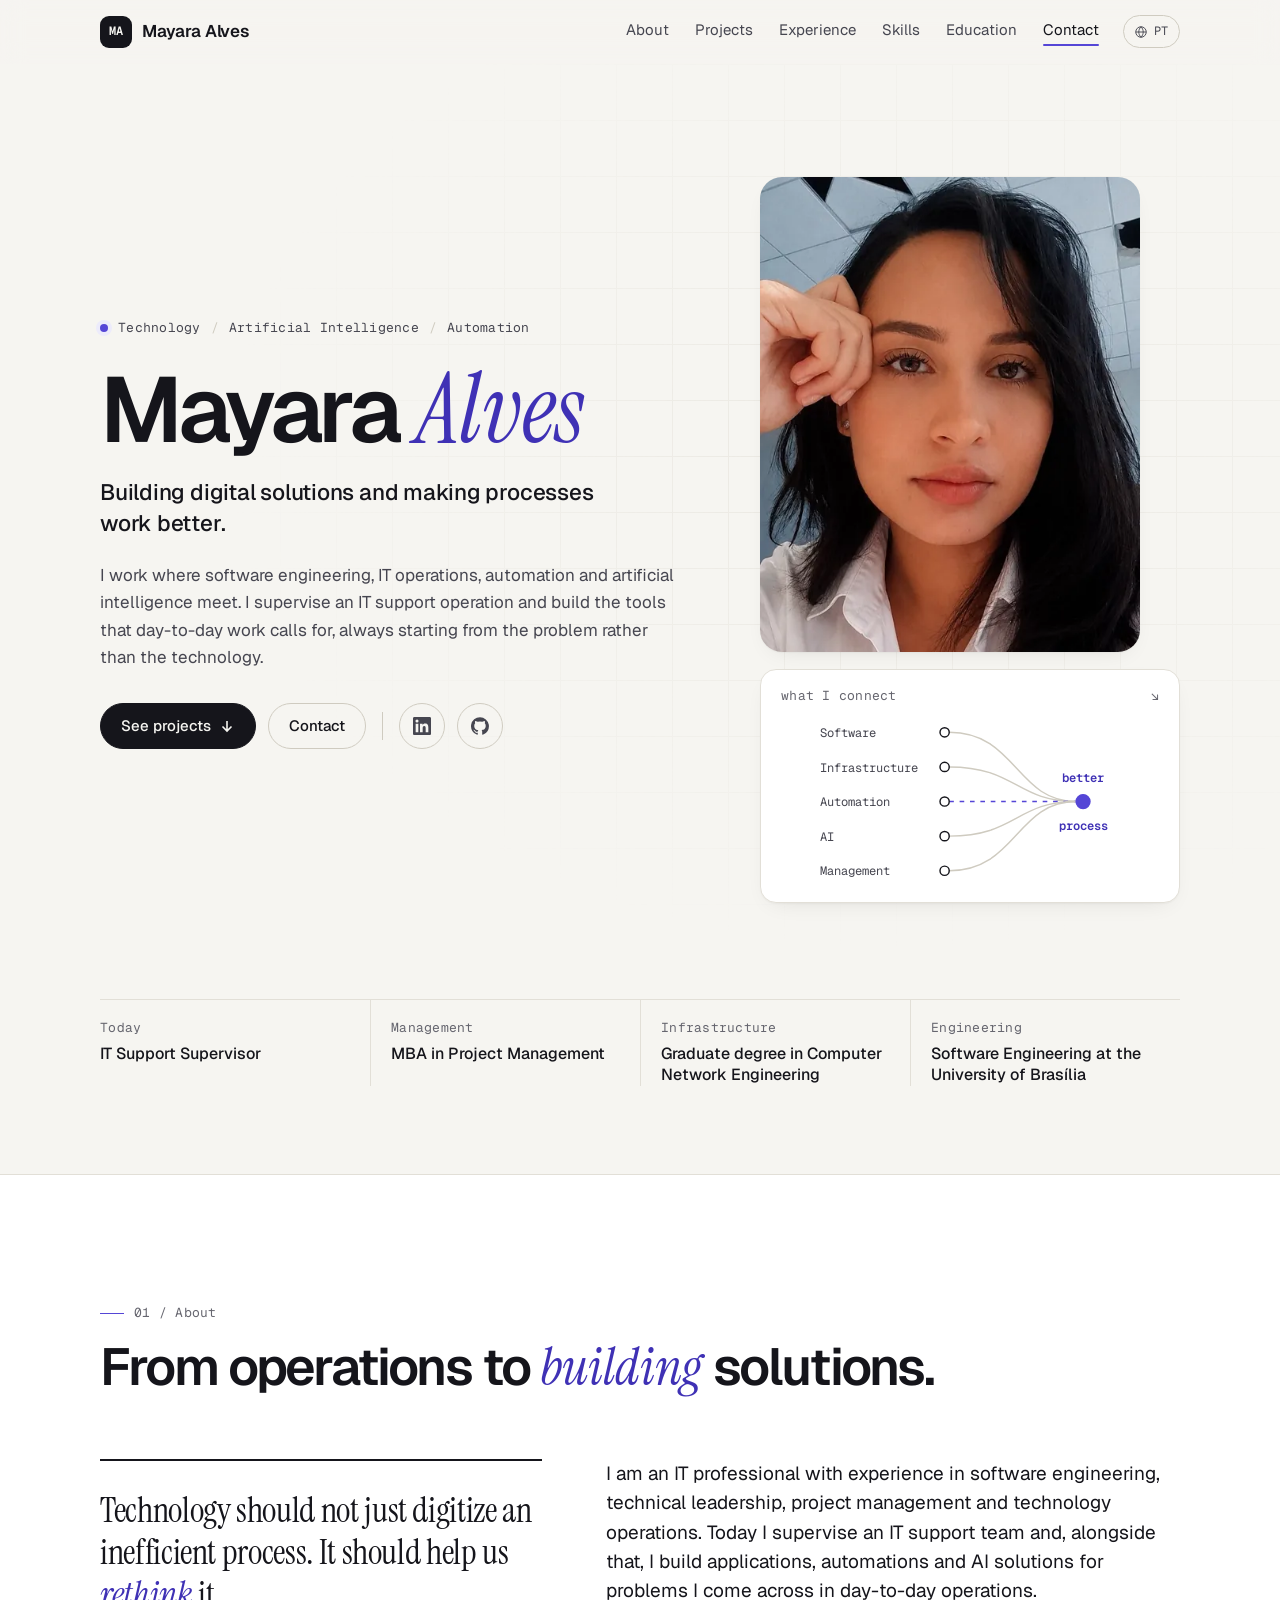
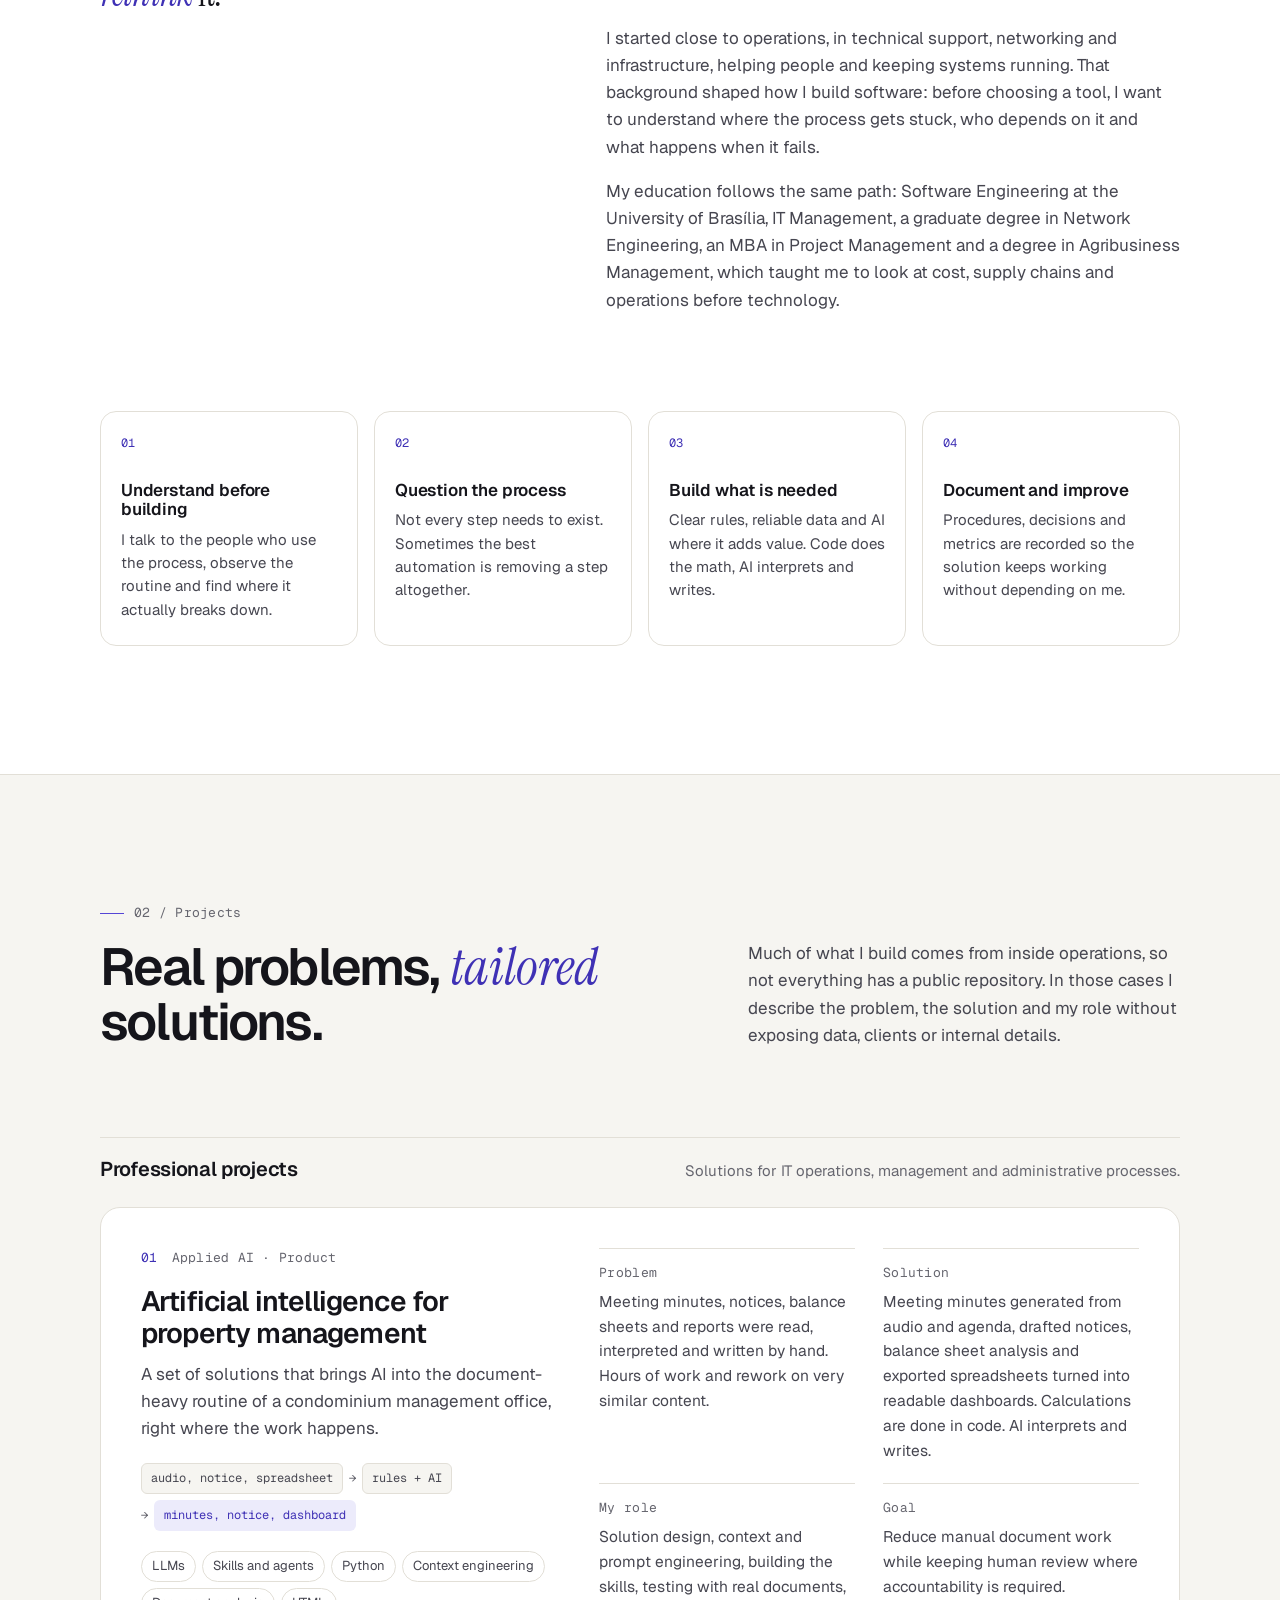
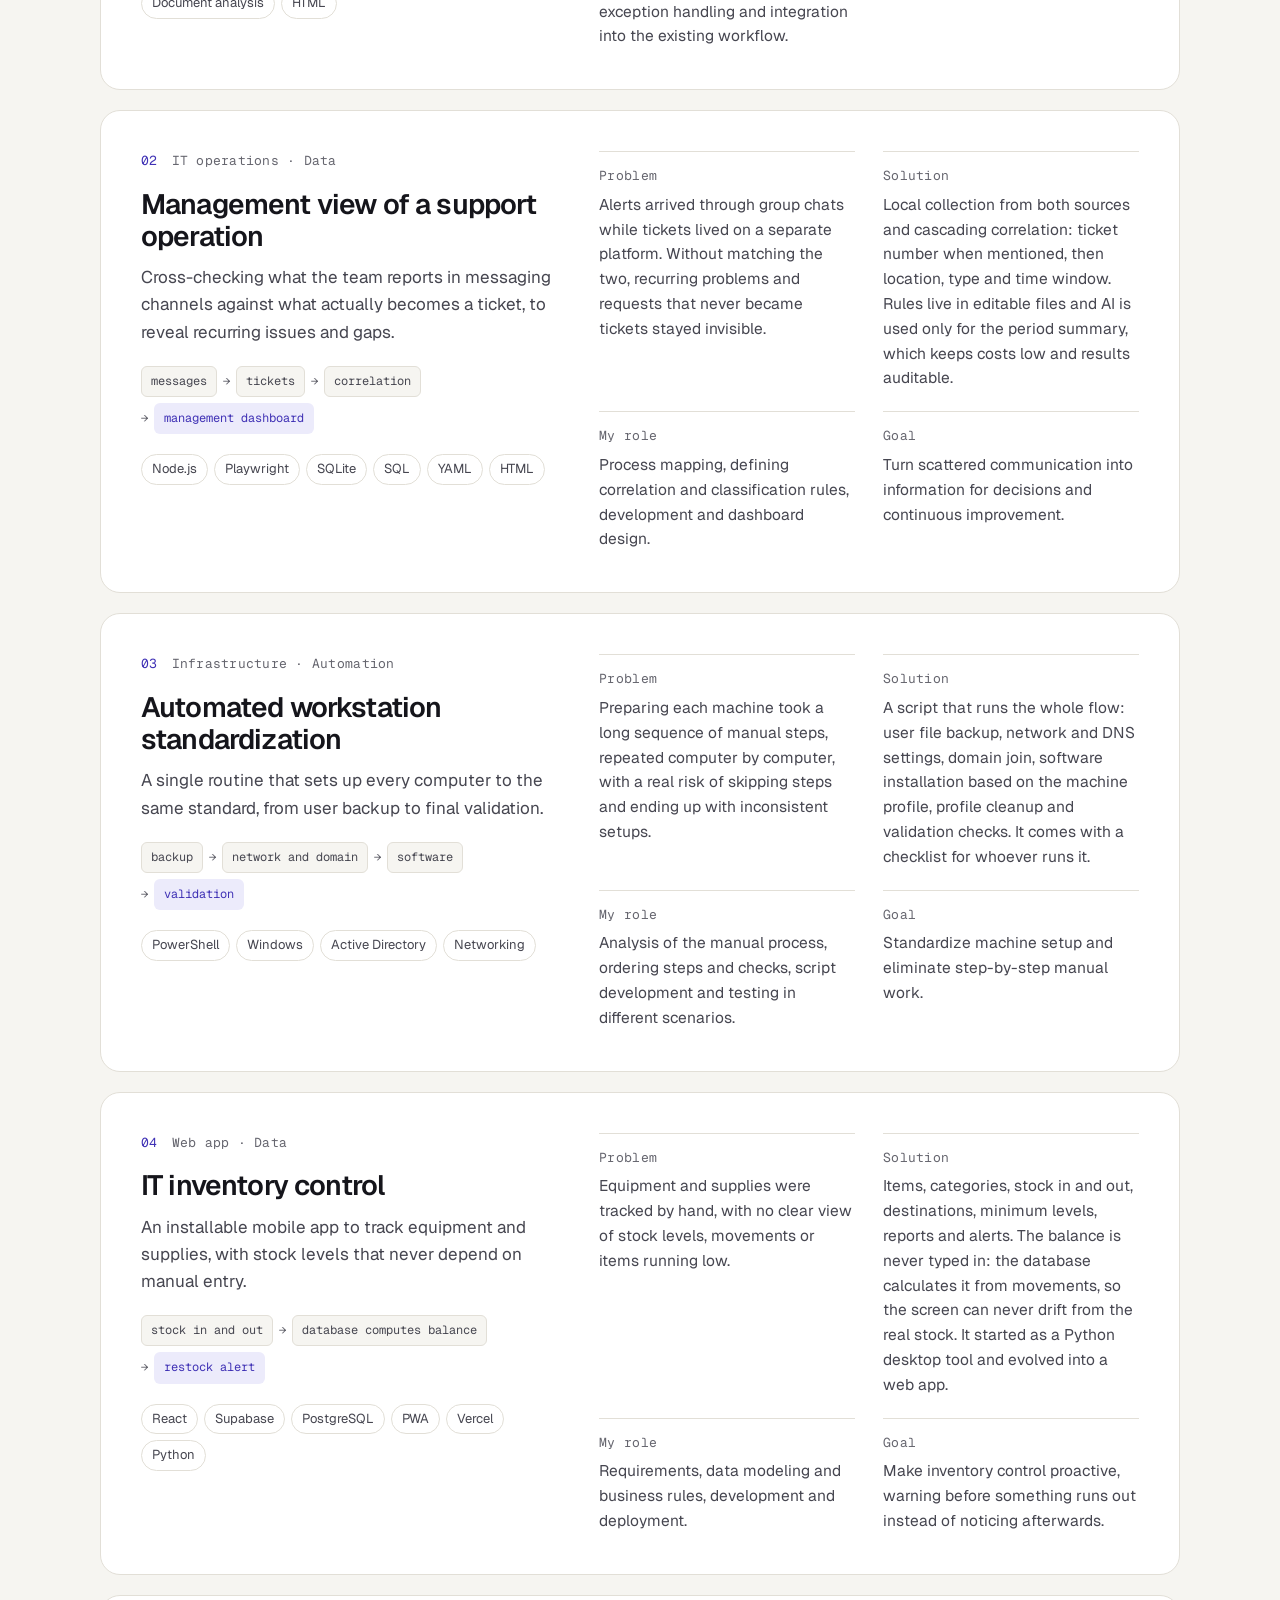
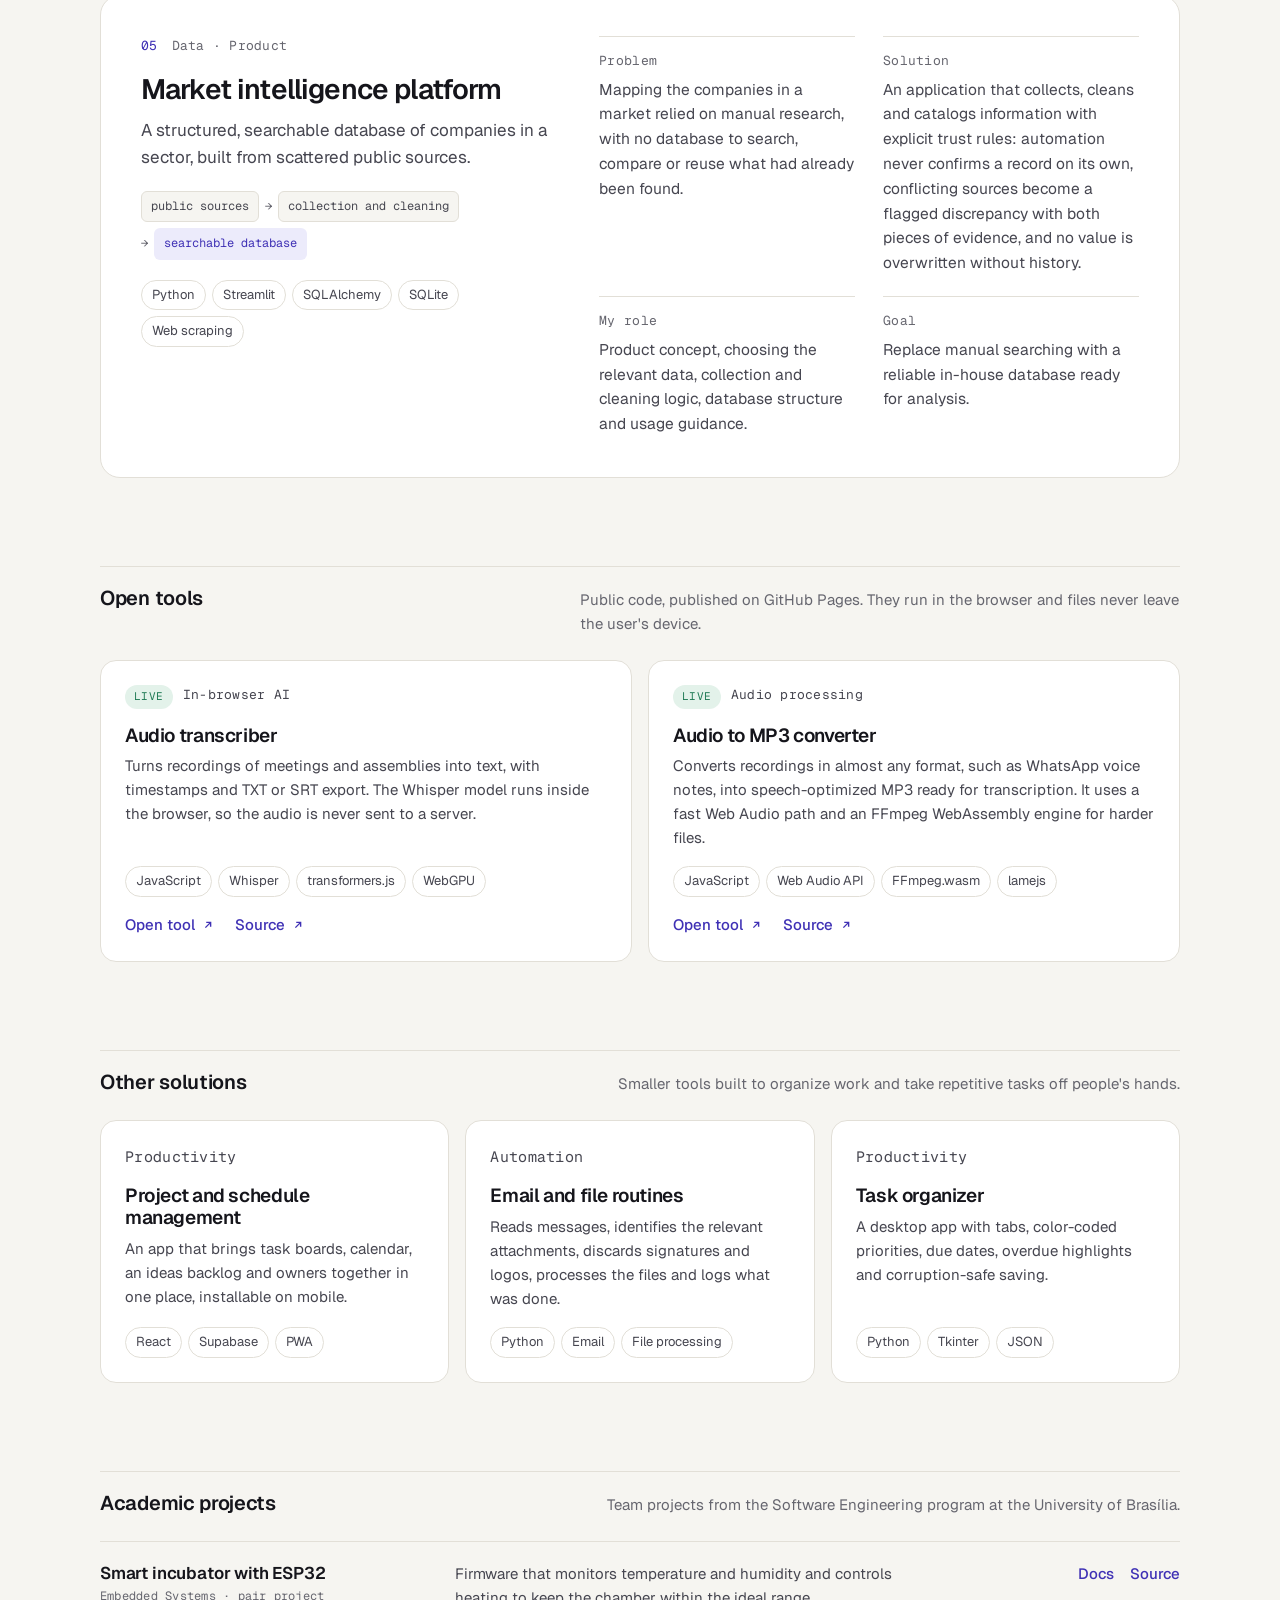
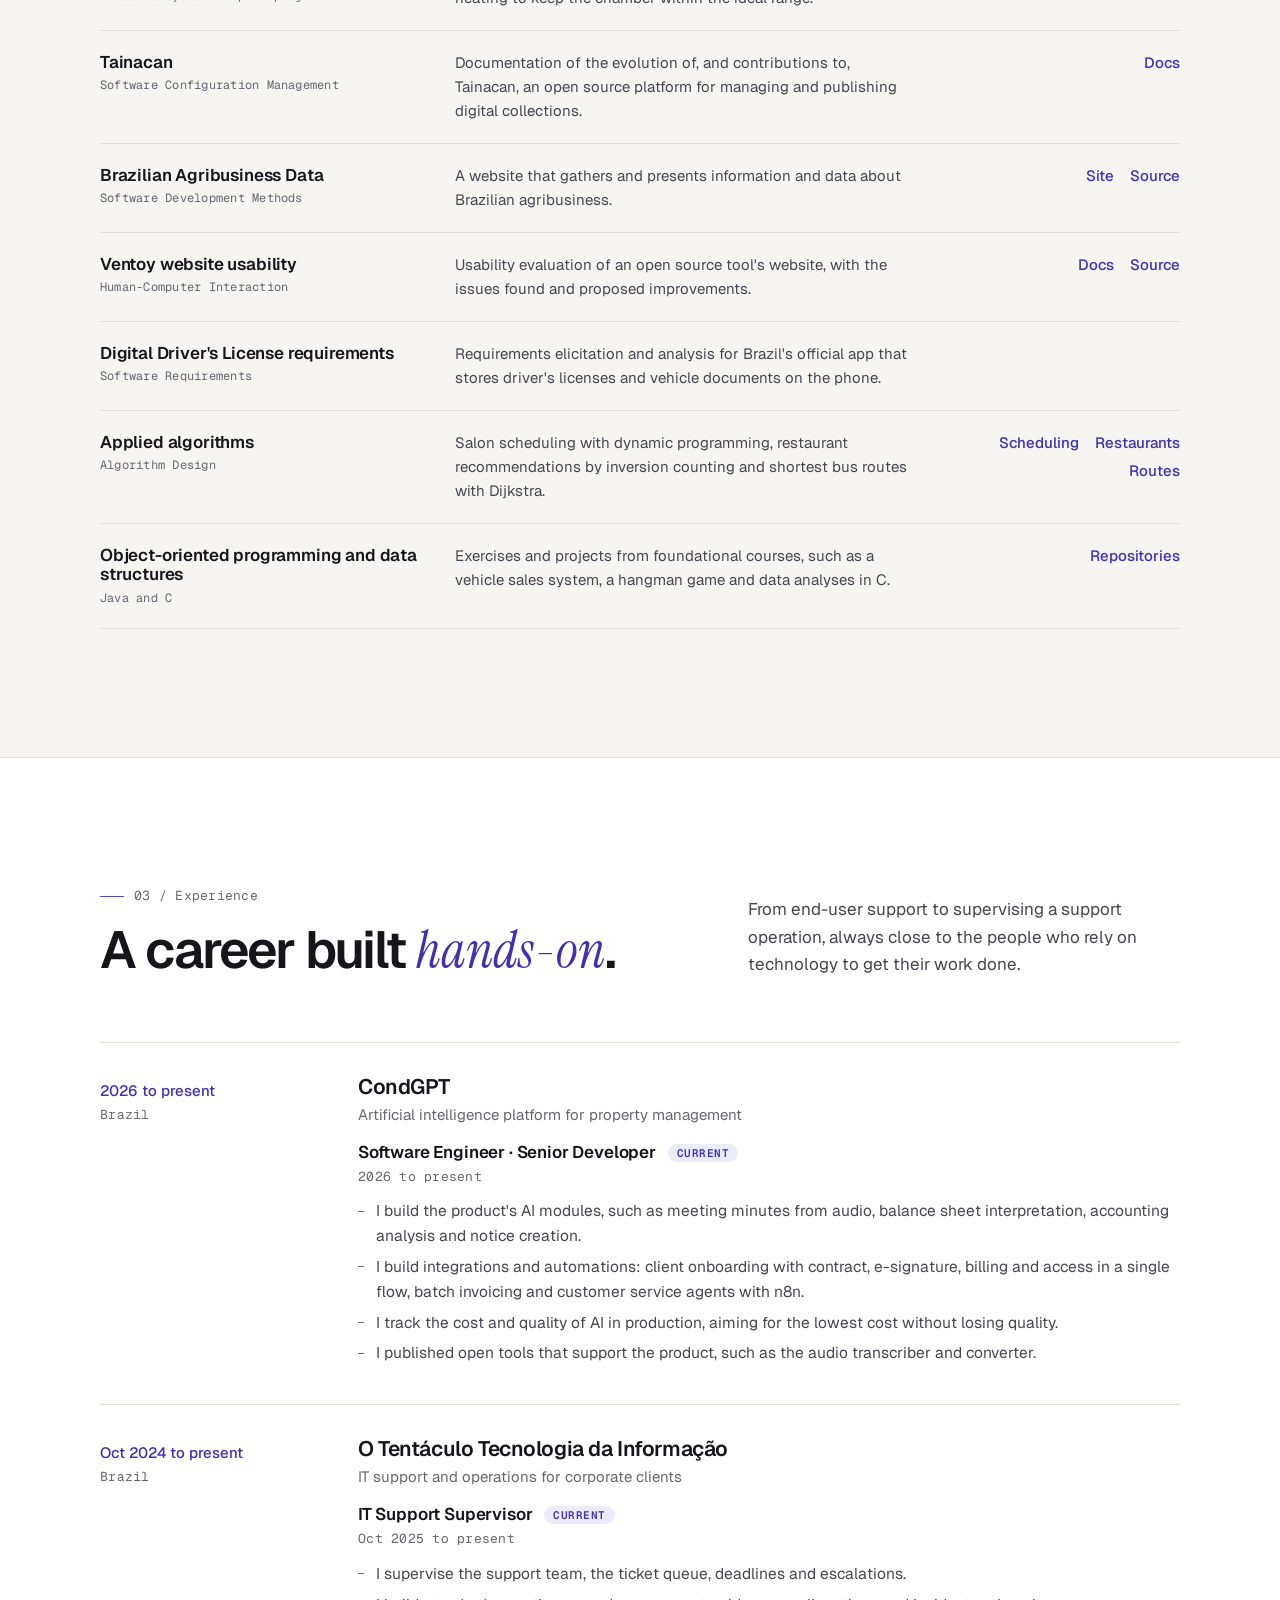
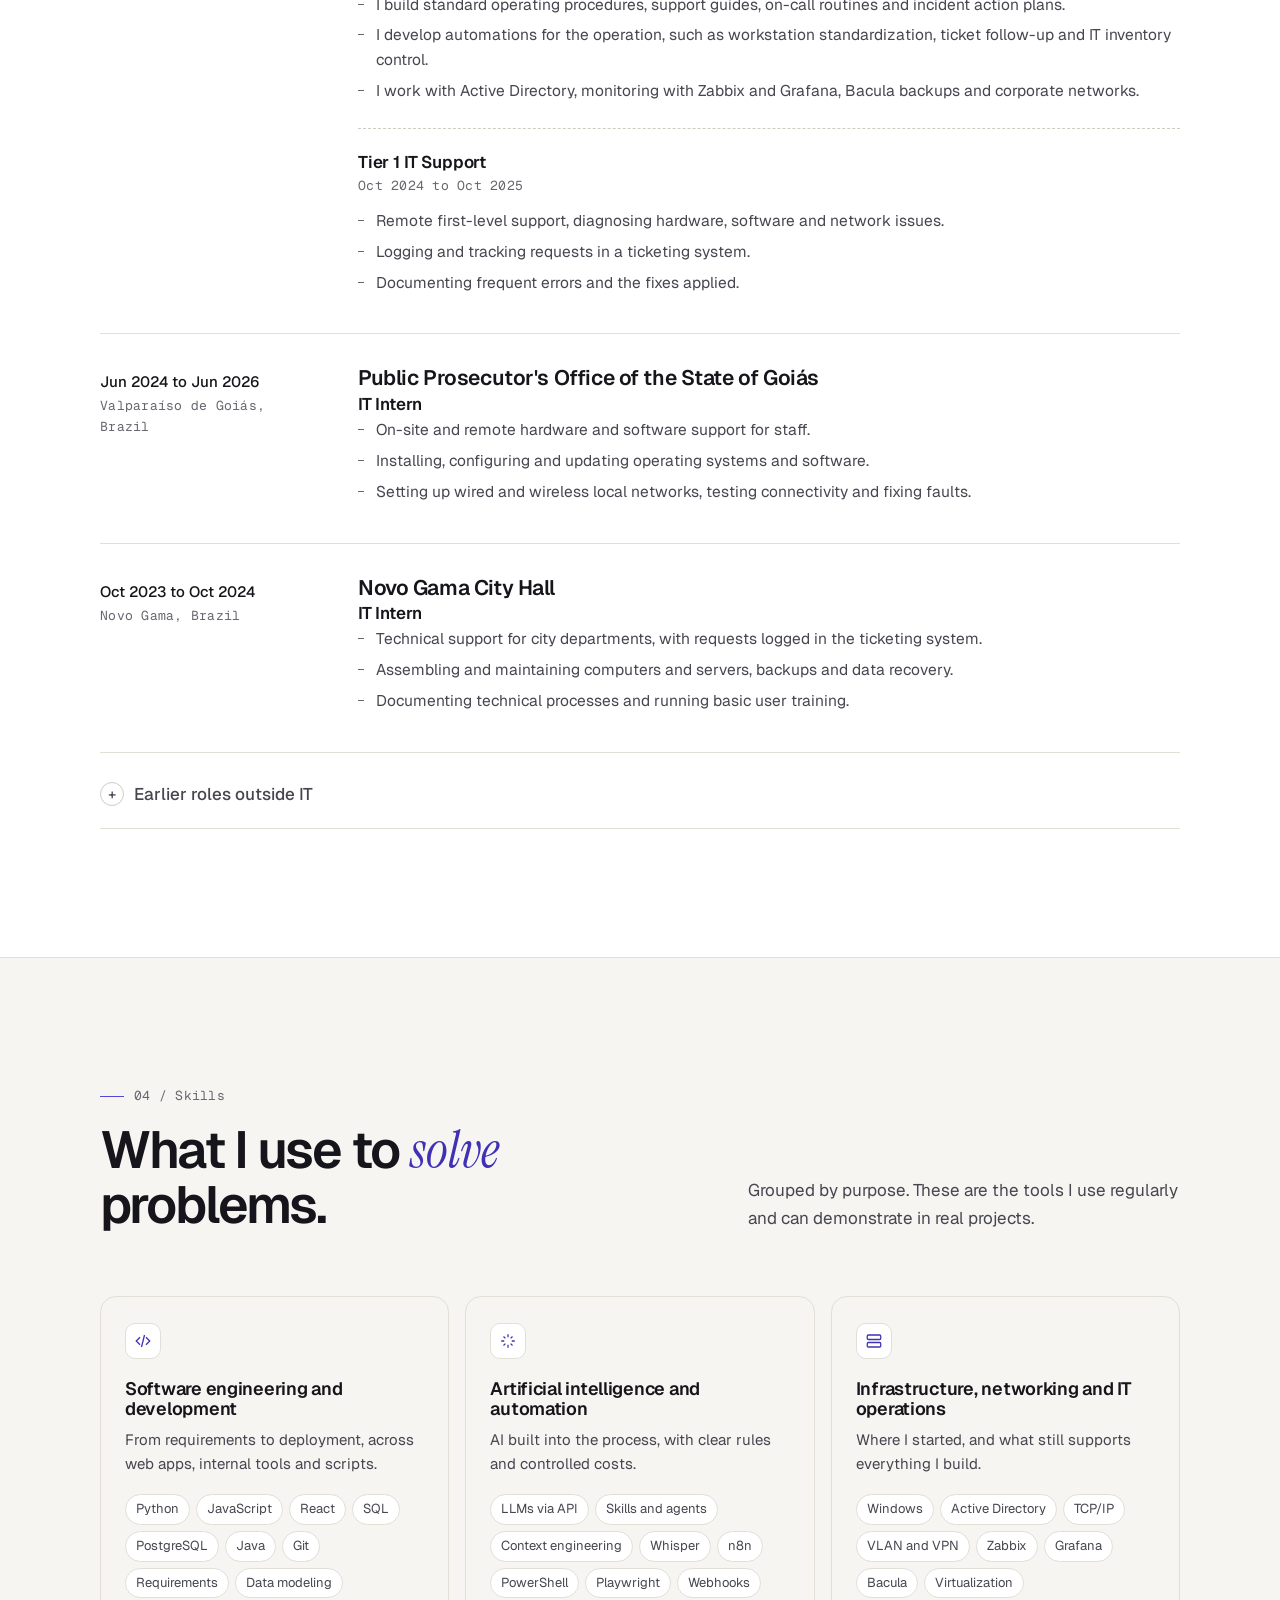
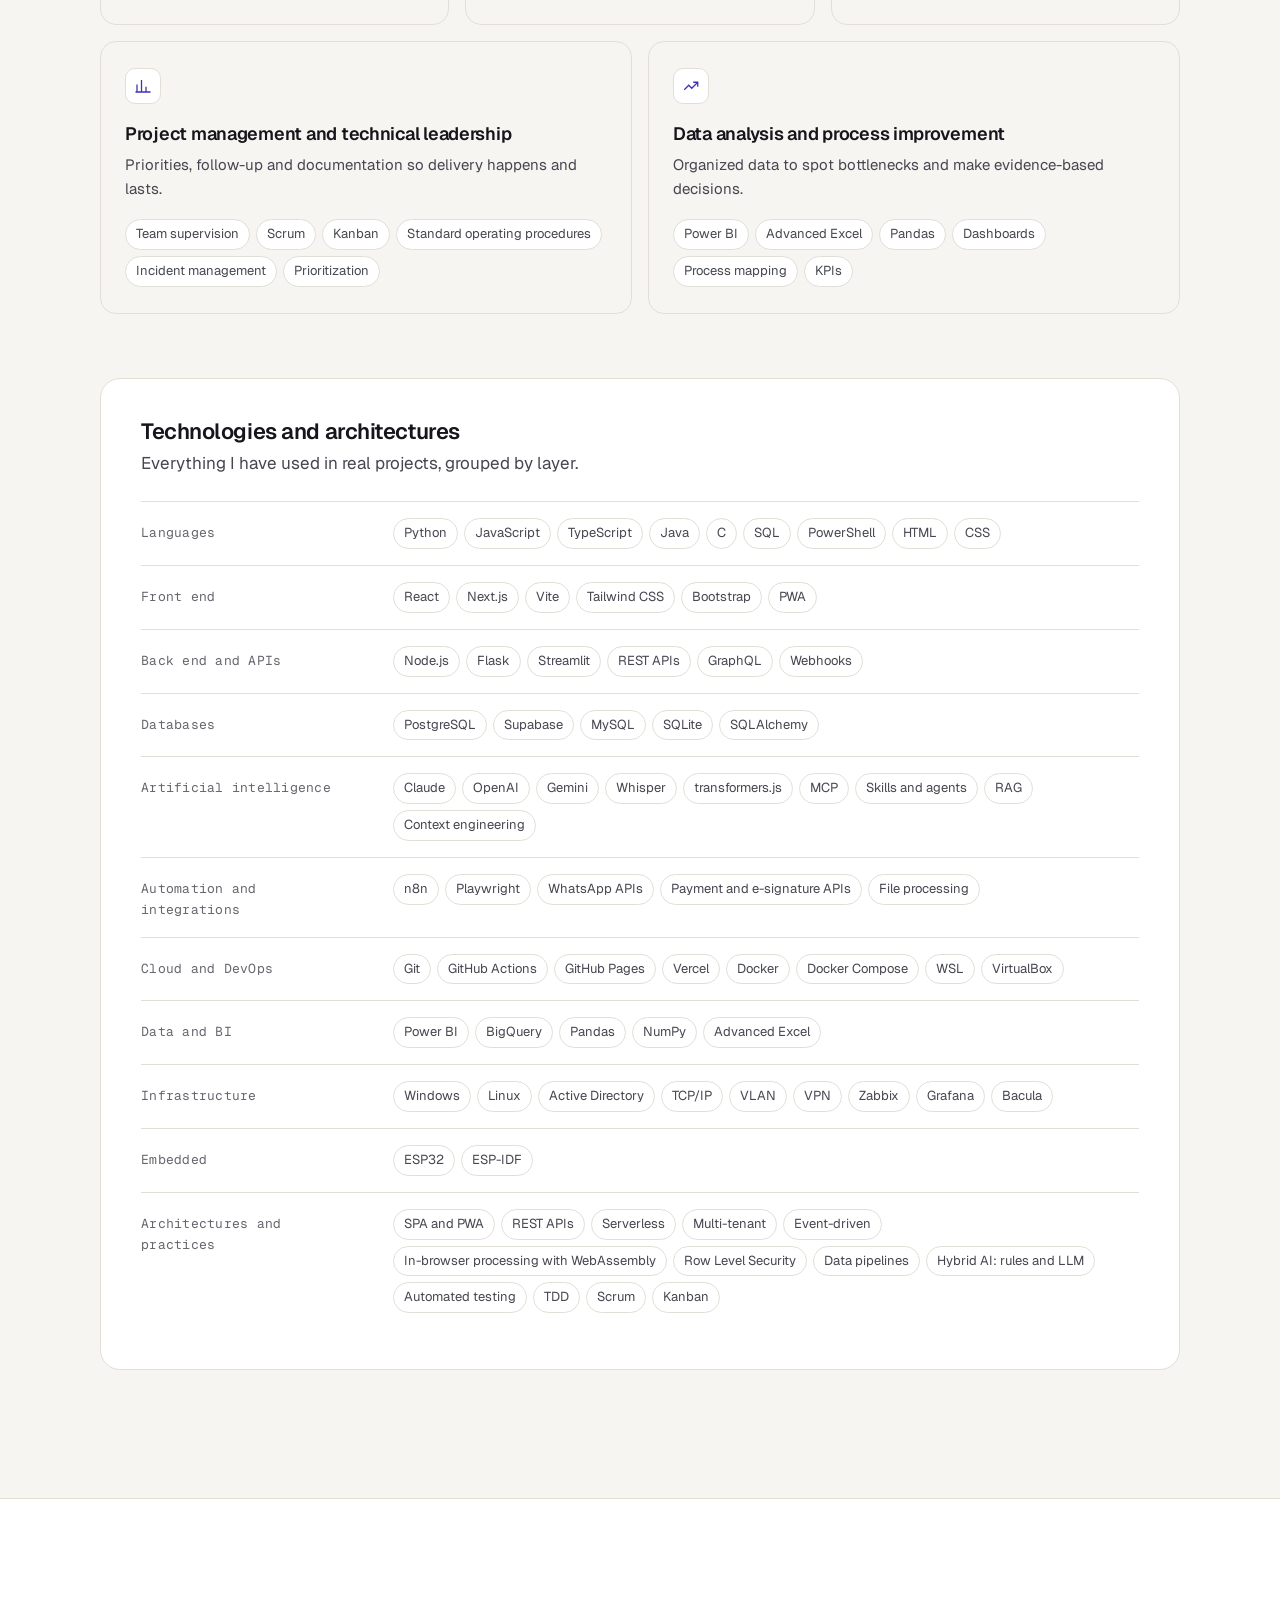
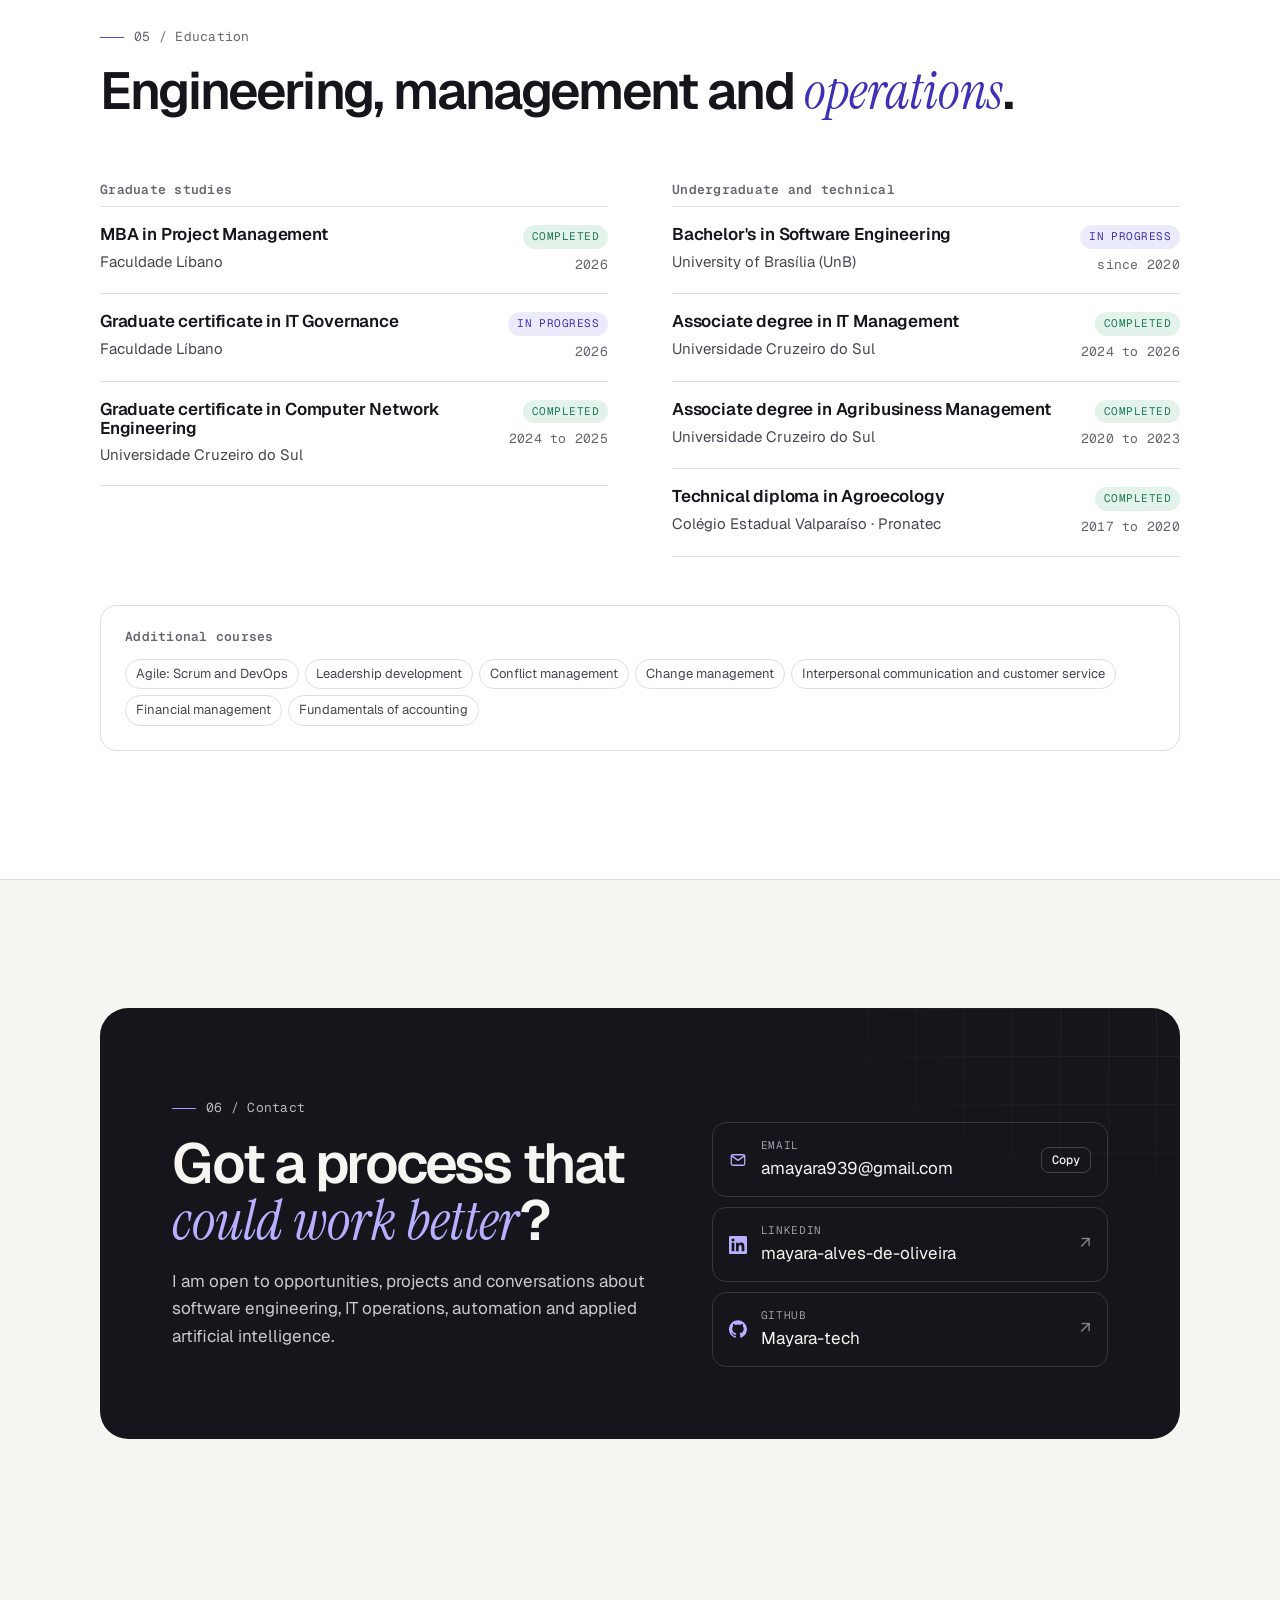
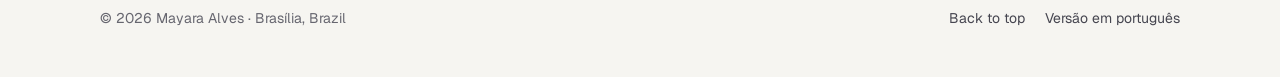
==== commit 320b2190: "Cartão de áreas abaixo da foto, CondGPT na trajetória e bloco de tecnologias e arquiteturas" ====
--- a/en/index.html
+++ b/en/index.html
@@ -534,6 +534,24 @@
 
         <div class="timeline">
           <article class="job job--current reveal">
+            <p class="job__when mono"><strong>2026 to present</strong>Brazil</p>
+            <div>
+              <div class="job__org"><h3>CondGPT</h3></div>
+              <p class="job__place">Artificial intelligence platform for property management</p>
+
+              <div class="role">
+                <h4>Software Engineer · Senior Developer <span class="tag">Current</span></h4>
+                <span class="mono">2026 to present</span>
+                <ul class="bullets">
+                  <li>I build the product's AI modules, such as meeting minutes from audio, balance sheet interpretation, accounting analysis and notice creation.</li>
+                  <li>I build integrations and automations: client onboarding with contract, e-signature, billing and access in a single flow, batch invoicing and customer service agents with n8n.</li>
+                  <li>I track the cost and quality of AI in production, aiming for the lowest cost without losing quality.</li>
+                  <li>I published open tools that support the product, such as the audio transcriber and converter.</li>
+                </ul>
+              </div>
+            </div>
+          </article>
+          <article class="job job--current reveal">
             <p class="job__when mono"><strong>Oct 2024 to present</strong>Brazil</p>
             <div>
               <div class="job__org"><h3>O Tentáculo Tecnologia da Informação</h3></div>
@@ -669,6 +687,23 @@
             <p>Organized data to spot bottlenecks and make evidence-based decisions.</p>
             <ul class="chips"><li>Power BI</li><li>Advanced Excel</li><li>Pandas</li><li>Dashboards</li><li>Process mapping</li><li>KPIs</li></ul>
           </article>
+        </div>
+        <div class="stack reveal">
+          <h3>Technologies and architectures</h3>
+          <p>Everything I have used in real projects, grouped by layer.</p>
+          <dl class="stack__list">
+            <div><dt class="mono">Languages</dt><dd><ul class="chips"><li>Python</li><li>JavaScript</li><li>TypeScript</li><li>Java</li><li>C</li><li>SQL</li><li>PowerShell</li><li>HTML</li><li>CSS</li></ul></dd></div>
+            <div><dt class="mono">Front end</dt><dd><ul class="chips"><li>React</li><li>Next.js</li><li>Vite</li><li>Tailwind CSS</li><li>Bootstrap</li><li>PWA</li></ul></dd></div>
+            <div><dt class="mono">Back end and APIs</dt><dd><ul class="chips"><li>Node.js</li><li>Flask</li><li>Streamlit</li><li>REST APIs</li><li>GraphQL</li><li>Webhooks</li></ul></dd></div>
+            <div><dt class="mono">Databases</dt><dd><ul class="chips"><li>PostgreSQL</li><li>Supabase</li><li>MySQL</li><li>SQLite</li><li>SQLAlchemy</li></ul></dd></div>
+            <div><dt class="mono">Artificial intelligence</dt><dd><ul class="chips"><li>Claude</li><li>OpenAI</li><li>Gemini</li><li>Whisper</li><li>transformers.js</li><li>MCP</li><li>Skills and agents</li><li>RAG</li><li>Context engineering</li></ul></dd></div>
+            <div><dt class="mono">Automation and integrations</dt><dd><ul class="chips"><li>n8n</li><li>Playwright</li><li>WhatsApp APIs</li><li>Payment and e-signature APIs</li><li>File processing</li></ul></dd></div>
+            <div><dt class="mono">Cloud and DevOps</dt><dd><ul class="chips"><li>Git</li><li>GitHub Actions</li><li>GitHub Pages</li><li>Vercel</li><li>Docker</li><li>Docker Compose</li><li>WSL</li><li>VirtualBox</li></ul></dd></div>
+            <div><dt class="mono">Data and BI</dt><dd><ul class="chips"><li>Power BI</li><li>BigQuery</li><li>Pandas</li><li>NumPy</li><li>Advanced Excel</li></ul></dd></div>
+            <div><dt class="mono">Infrastructure</dt><dd><ul class="chips"><li>Windows</li><li>Linux</li><li>Active Directory</li><li>TCP/IP</li><li>VLAN</li><li>VPN</li><li>Zabbix</li><li>Grafana</li><li>Bacula</li></ul></dd></div>
+            <div><dt class="mono">Embedded</dt><dd><ul class="chips"><li>ESP32</li><li>ESP-IDF</li></ul></dd></div>
+            <div><dt class="mono">Architectures and practices</dt><dd><ul class="chips"><li>SPA and PWA</li><li>REST APIs</li><li>Serverless</li><li>Multi-tenant</li><li>Event-driven</li><li>In-browser processing with WebAssembly</li><li>Row Level Security</li><li>Data pipelines</li><li>Hybrid AI: rules and LLM</li><li>Automated testing</li><li>TDD</li><li>Scrum</li><li>Kanban</li></ul></dd></div>
+          </dl>
         </div>
       </div>
     </section>
--- a/assets/css/main.css
+++ b/assets/css/main.css
@@ -323,10 +323,9 @@
 .portrait img { width: 100%; height: 100%; object-fit: cover; }
 
 .system-card {
-  position: absolute;
-  left: 0; bottom: -28px;
-  width: min(300px, 78%);
-  padding: 16px 16px 14px;
+  max-width: 420px;
+  margin: 16px 0 0 auto;
+  padding: 16px 20px 14px;
   background: var(--surface);
   border: 1px solid var(--line);
   border-radius: var(--radius);
@@ -336,7 +335,7 @@
   display: flex; justify-content: space-between; align-items: center;
   color: var(--ink-3); margin-bottom: 8px;
 }
-.system-card svg { width: 100%; height: auto; overflow: visible; }
+.system-card svg { width: 100%; max-width: 300px; height: auto; margin-inline: auto; overflow: visible; }
 .system-card .n { fill: var(--surface); stroke: var(--ink); stroke-width: 1.25; }
 .system-card .n--out { fill: var(--accent); stroke: var(--accent); }
 .system-card .l { fill: none; stroke: var(--line-2); stroke-width: 1.25; }
@@ -364,16 +363,16 @@
 
 @media (max-width: 900px) {
   .hero__grid { grid-template-columns: 1fr; }
-  .hero__visual { order: -1; max-width: 360px; }
-  .portrait { margin-left: 0; max-width: 260px; }
-  .system-card { left: auto; right: -8px; bottom: -20px; width: 230px; }
+  .hero__visual { order: -1; display: flex; align-items: flex-end; gap: 16px; }
+  .portrait { margin-left: 0; width: 220px; flex: none; }
+  .system-card { margin: 0; width: 280px; flex: none; }
   .facts { grid-template-columns: repeat(2, minmax(0, 1fr)); }
   .facts li:nth-child(3) { padding-left: 0; border-left: 0; }
   .facts li:nth-child(n+3) { border-top: 1px solid var(--line); margin-top: 18px; }
 }
 @media (max-width: 520px) {
-  .hero__visual { max-width: none; }
-  .portrait { max-width: 168px; border-radius: 18px; }
+  .hero__visual { display: block; }
+  .portrait { width: 168px; border-radius: 18px; }
   .system-card { display: none; }
   .hero__actions .btn { flex: 1 1 calc(50% - 6px); }
   .facts { grid-template-columns: 1fr; }
@@ -821,3 +820,26 @@
 
 .contact__mail { color: inherit; text-decoration: none; min-width: 0; }
 .contact__mail:hover .v { text-decoration: underline; text-underline-offset: 3px; }
+
+/* ---------- tecnologias e arquiteturas ---------- */
+
+.stack {
+  margin-top: clamp(40px, 6vw, 64px);
+  padding: clamp(24px, 3.4vw, 40px);
+  background: var(--surface);
+  border: 1px solid var(--line);
+  border-radius: 20px;
+}
+.stack h3 { font-size: 1.375rem; letter-spacing: -0.02em; margin-bottom: 6px; }
+.stack > p { color: var(--ink-2); margin-bottom: 24px; }
+.stack__list > div {
+  display: grid;
+  grid-template-columns: 220px minmax(0, 1fr);
+  gap: 8px 32px;
+  padding: 16px 0;
+  border-top: 1px solid var(--line);
+}
+.stack__list dt { color: var(--ink-3); padding-top: 5px; }
+@media (max-width: 720px) {
+  .stack__list > div { grid-template-columns: 1fr; }
+}
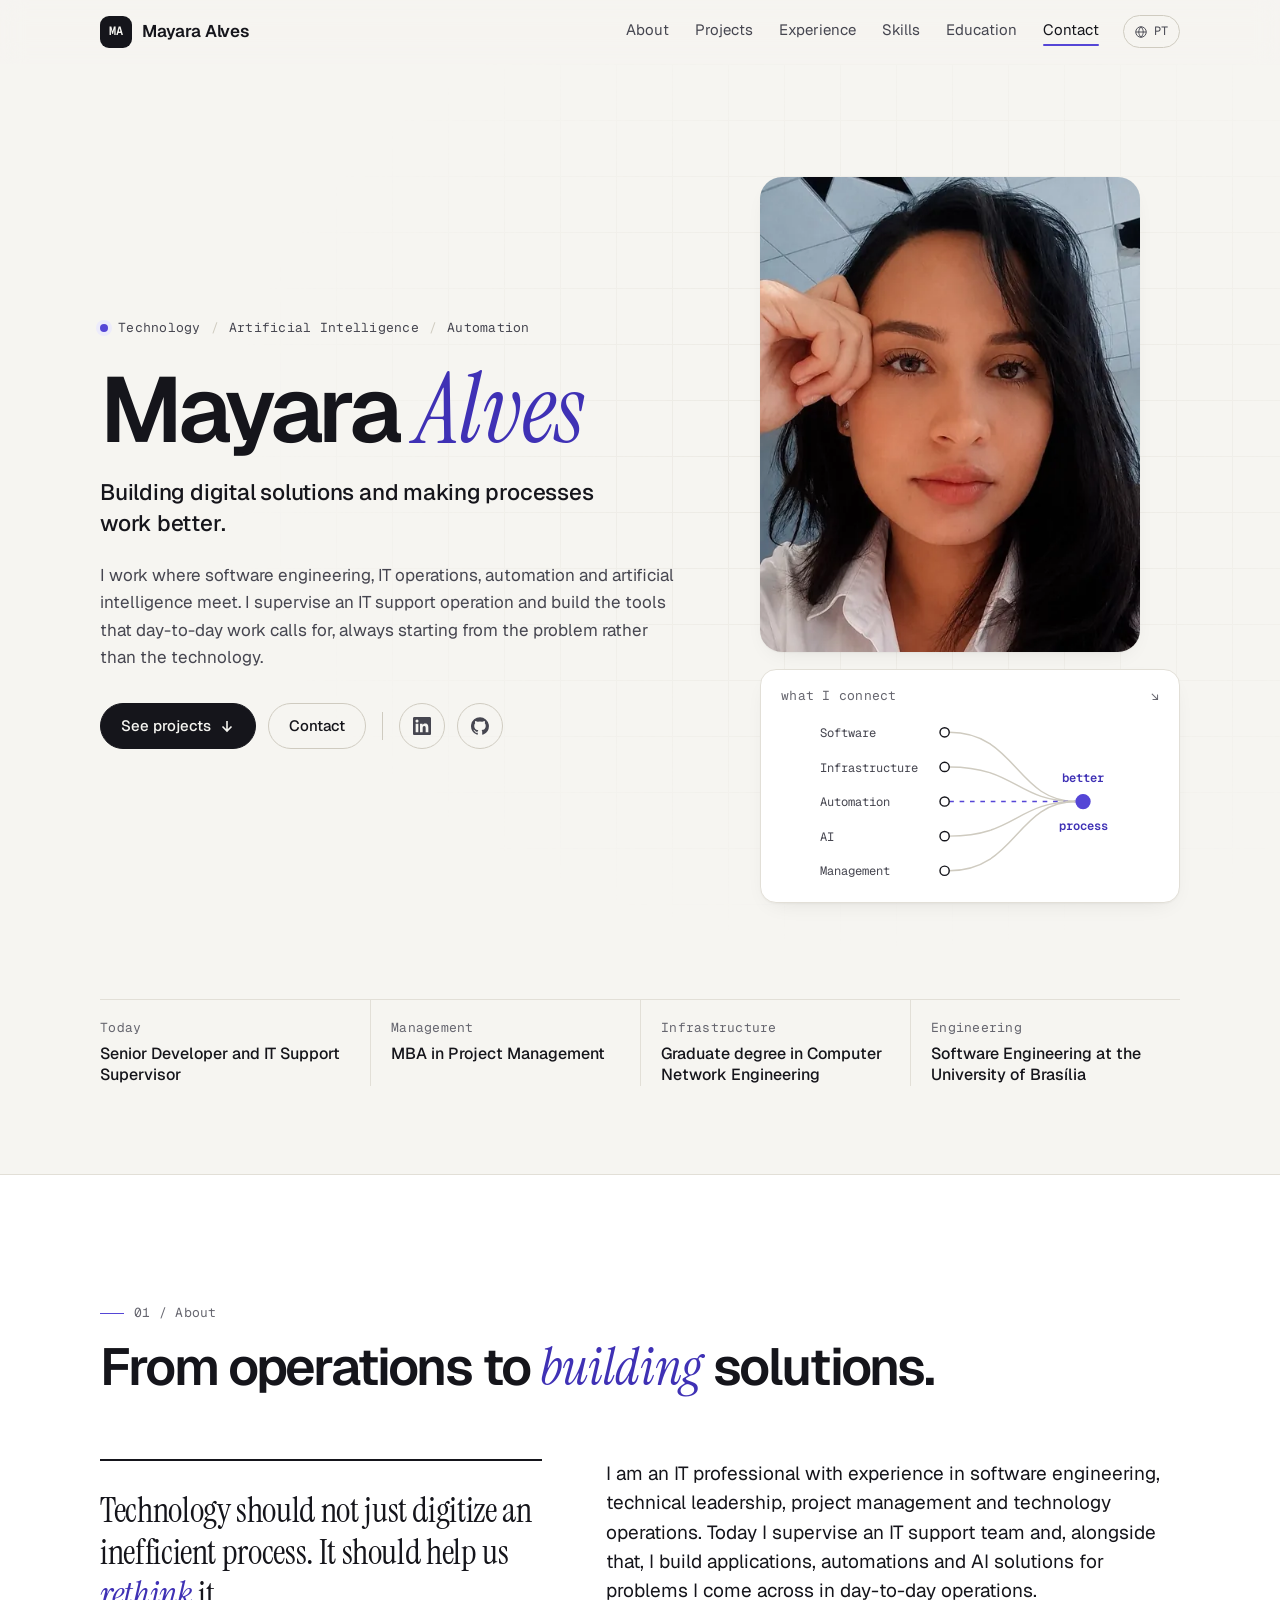
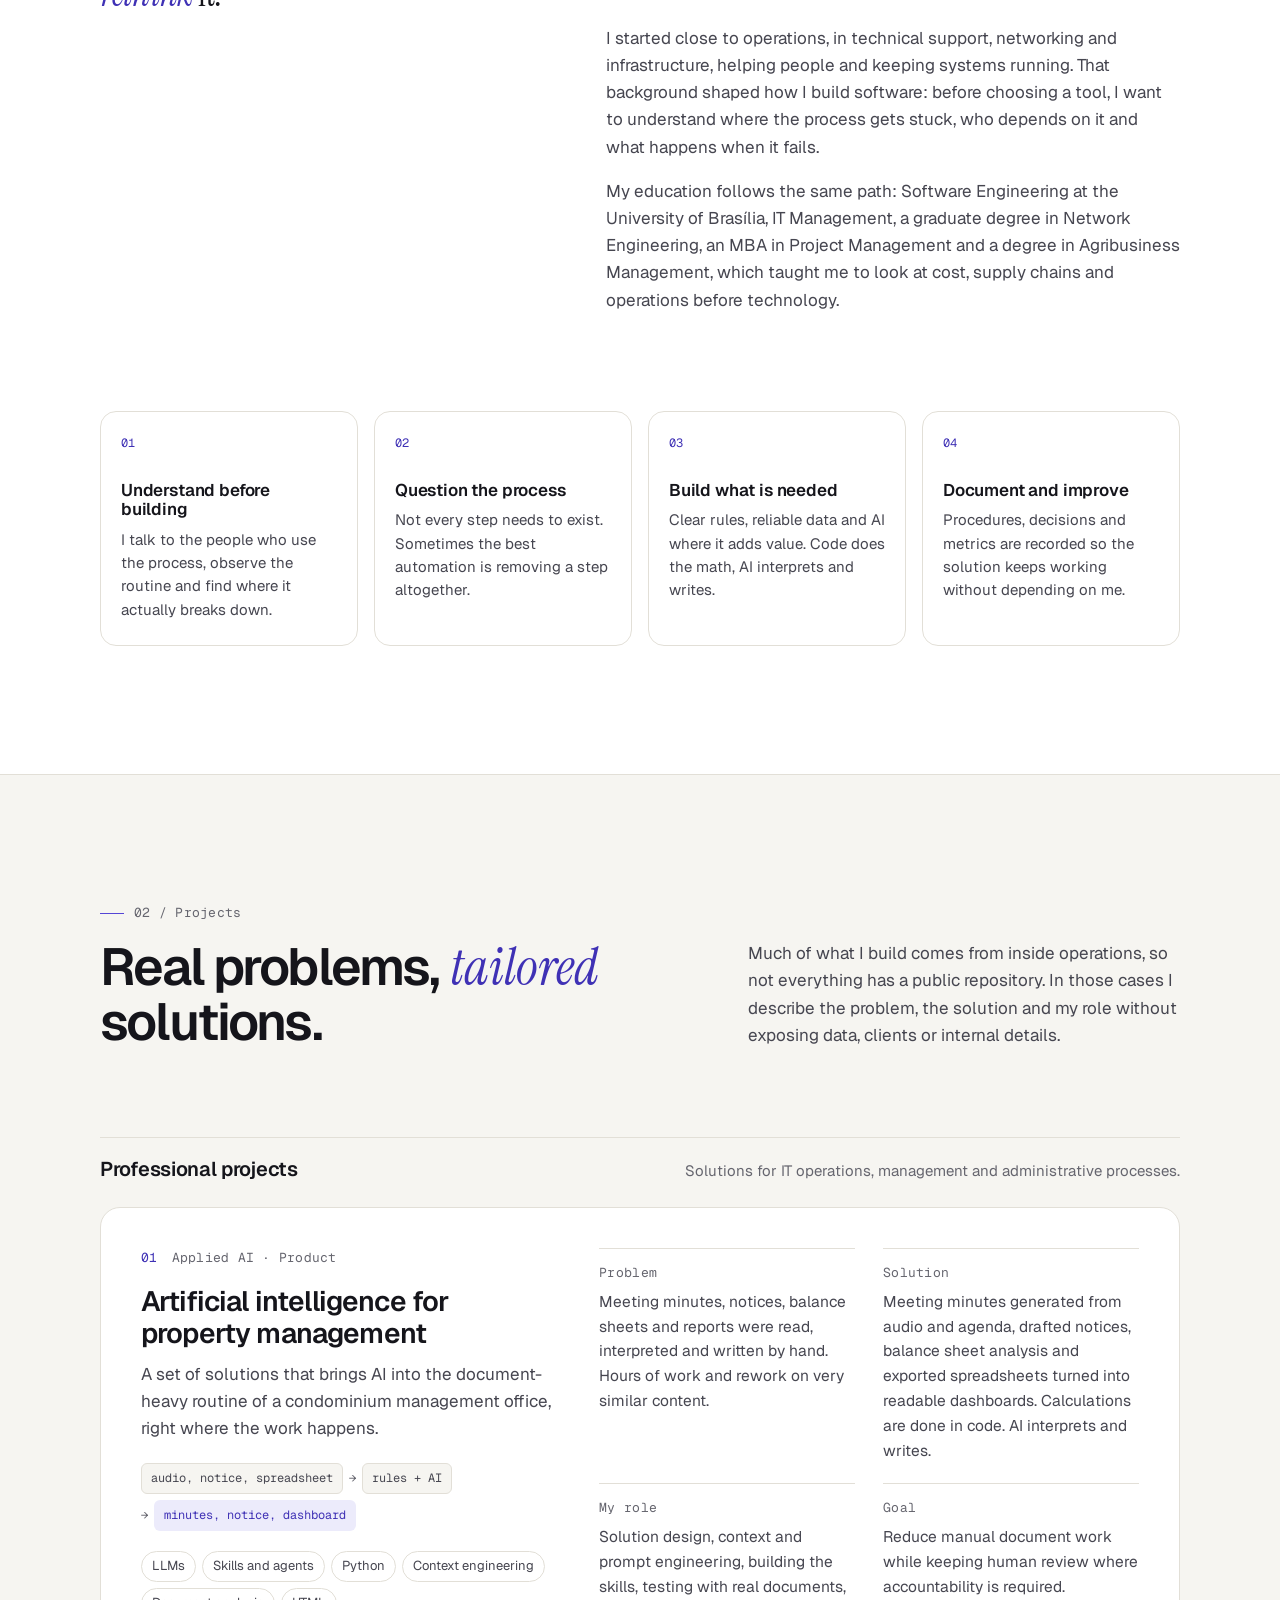
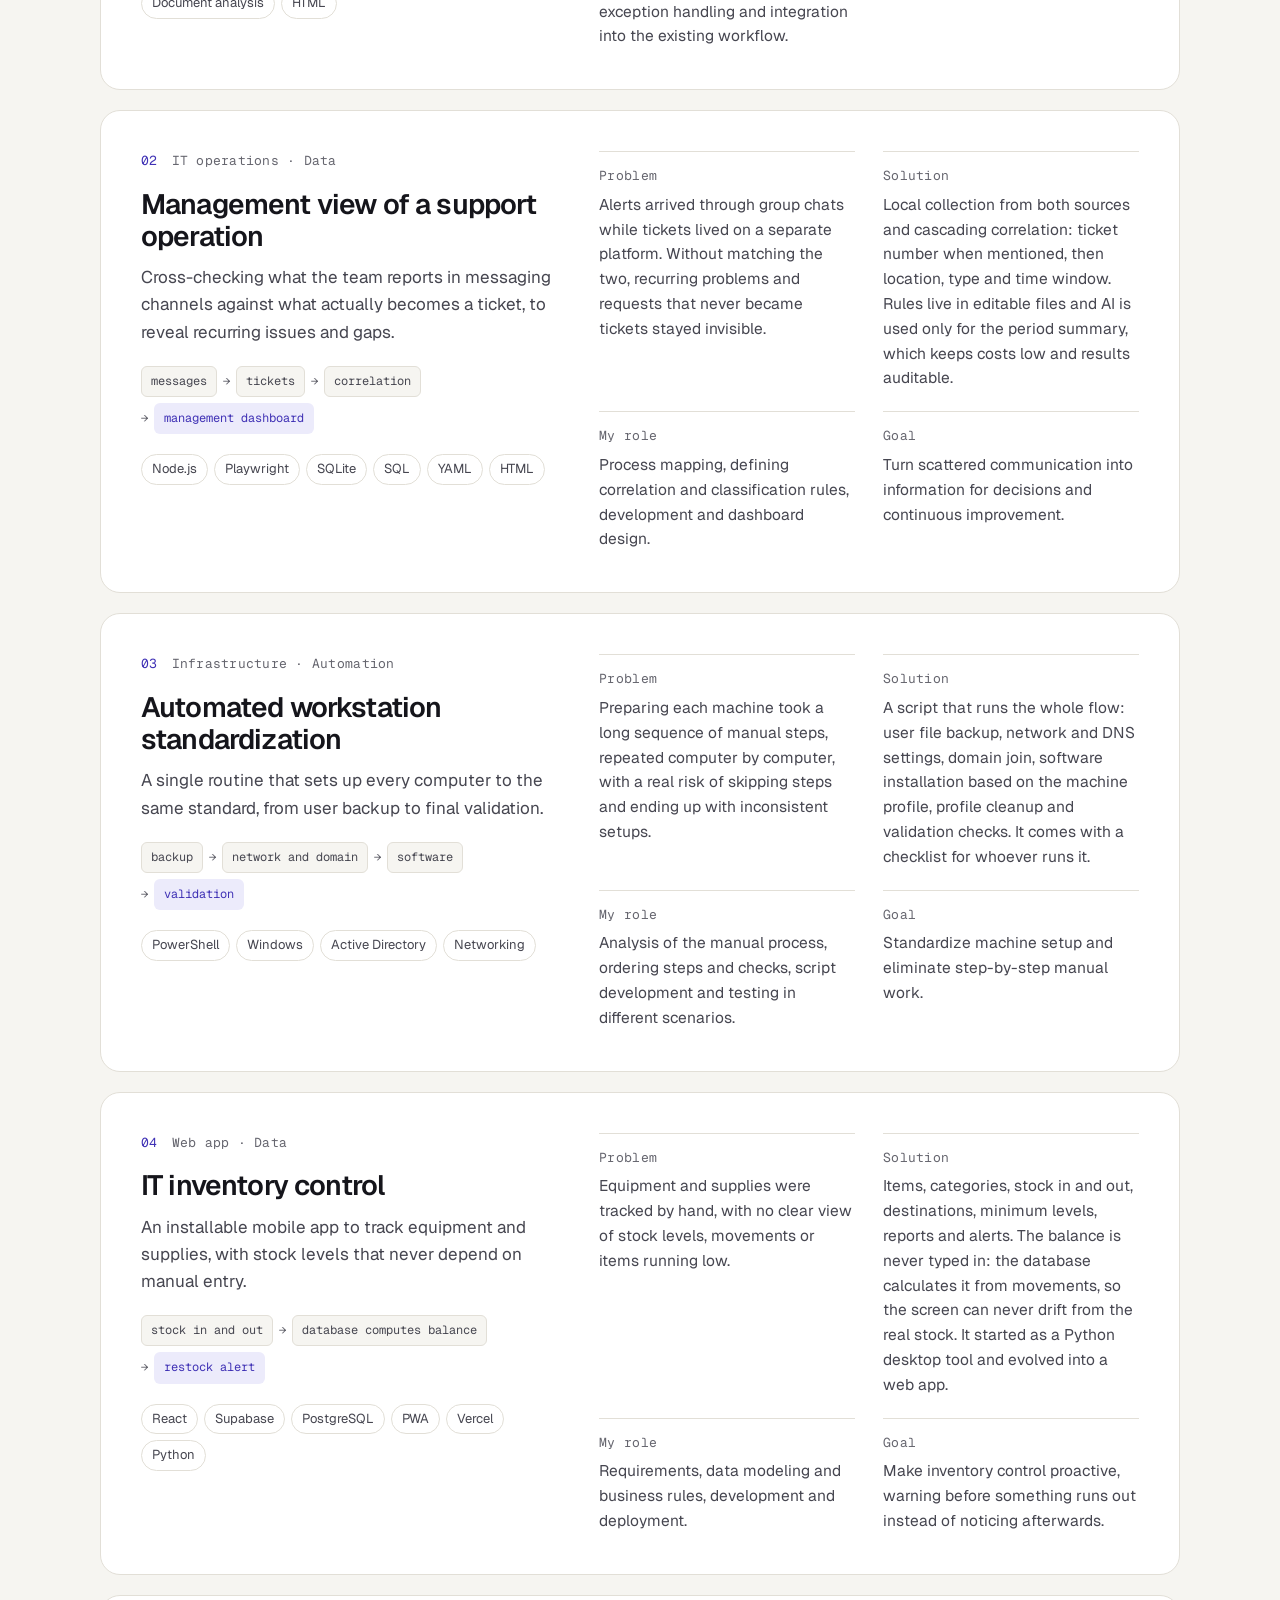
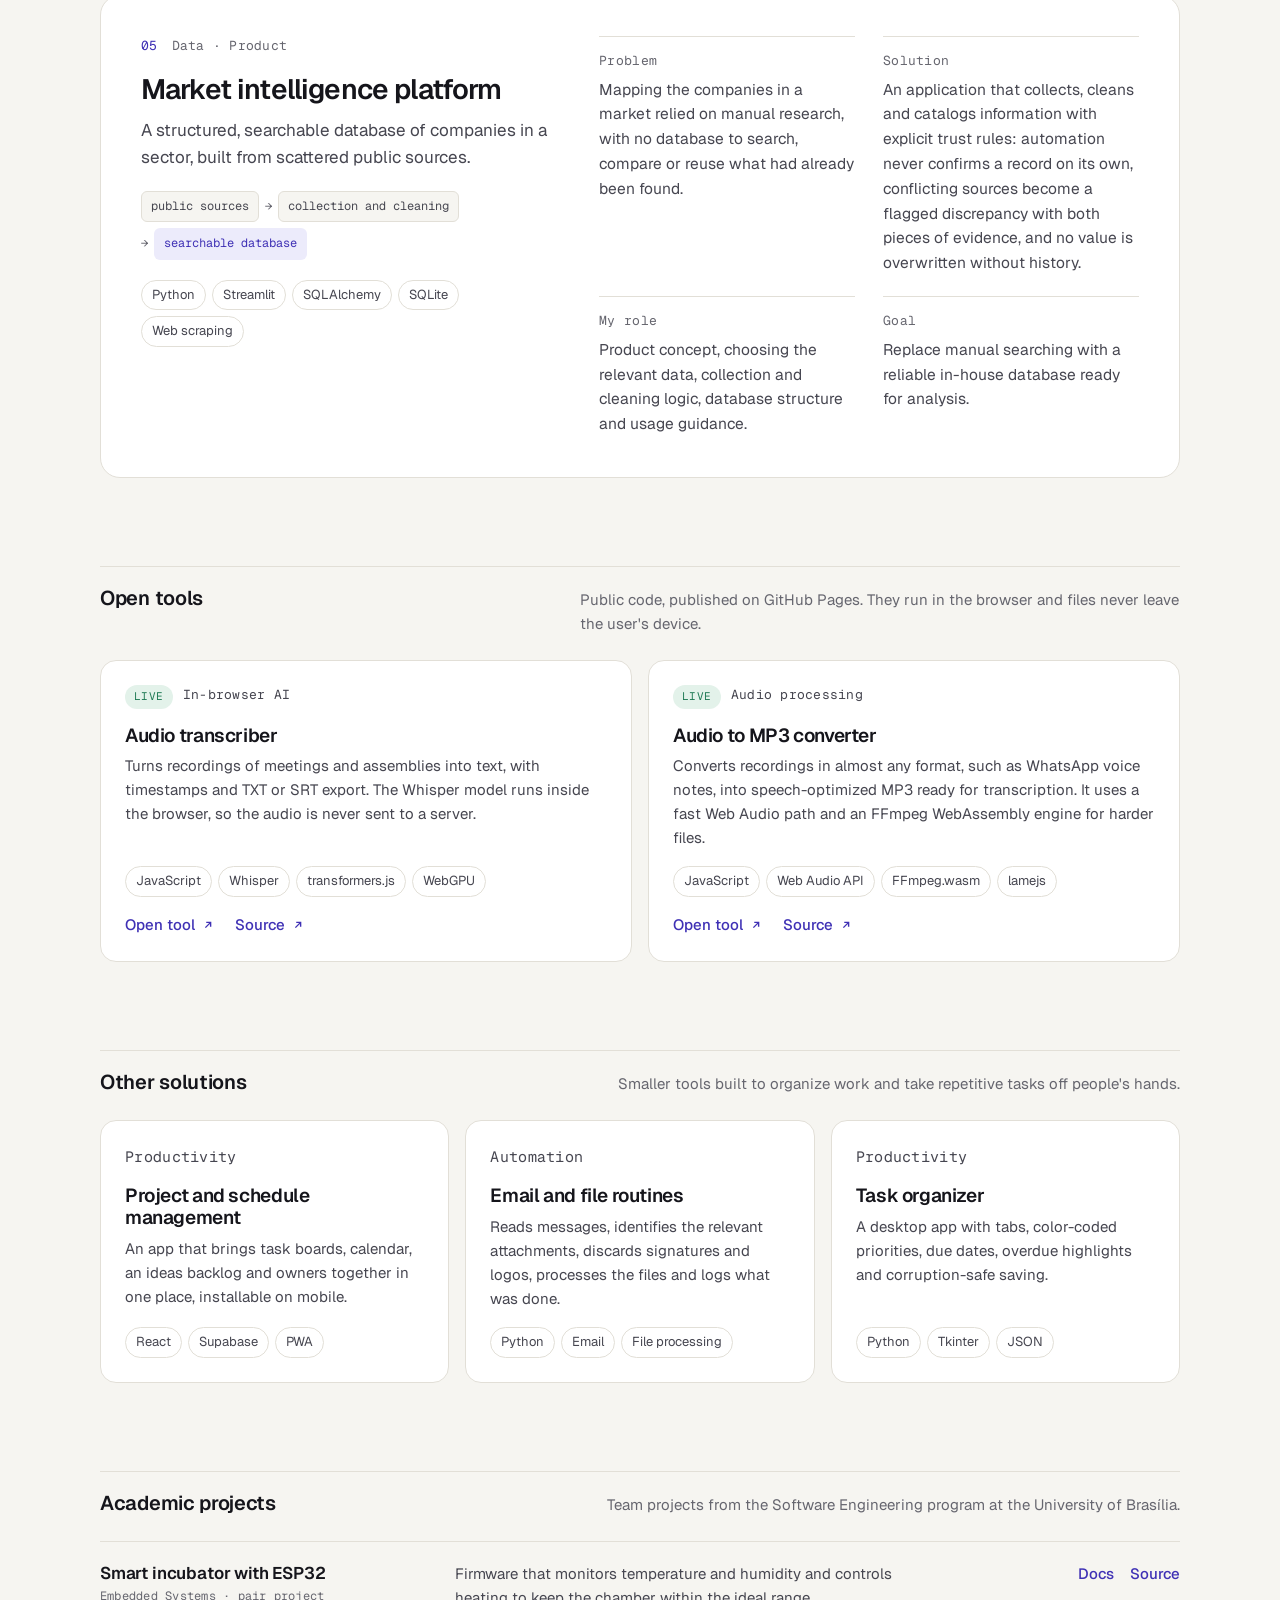
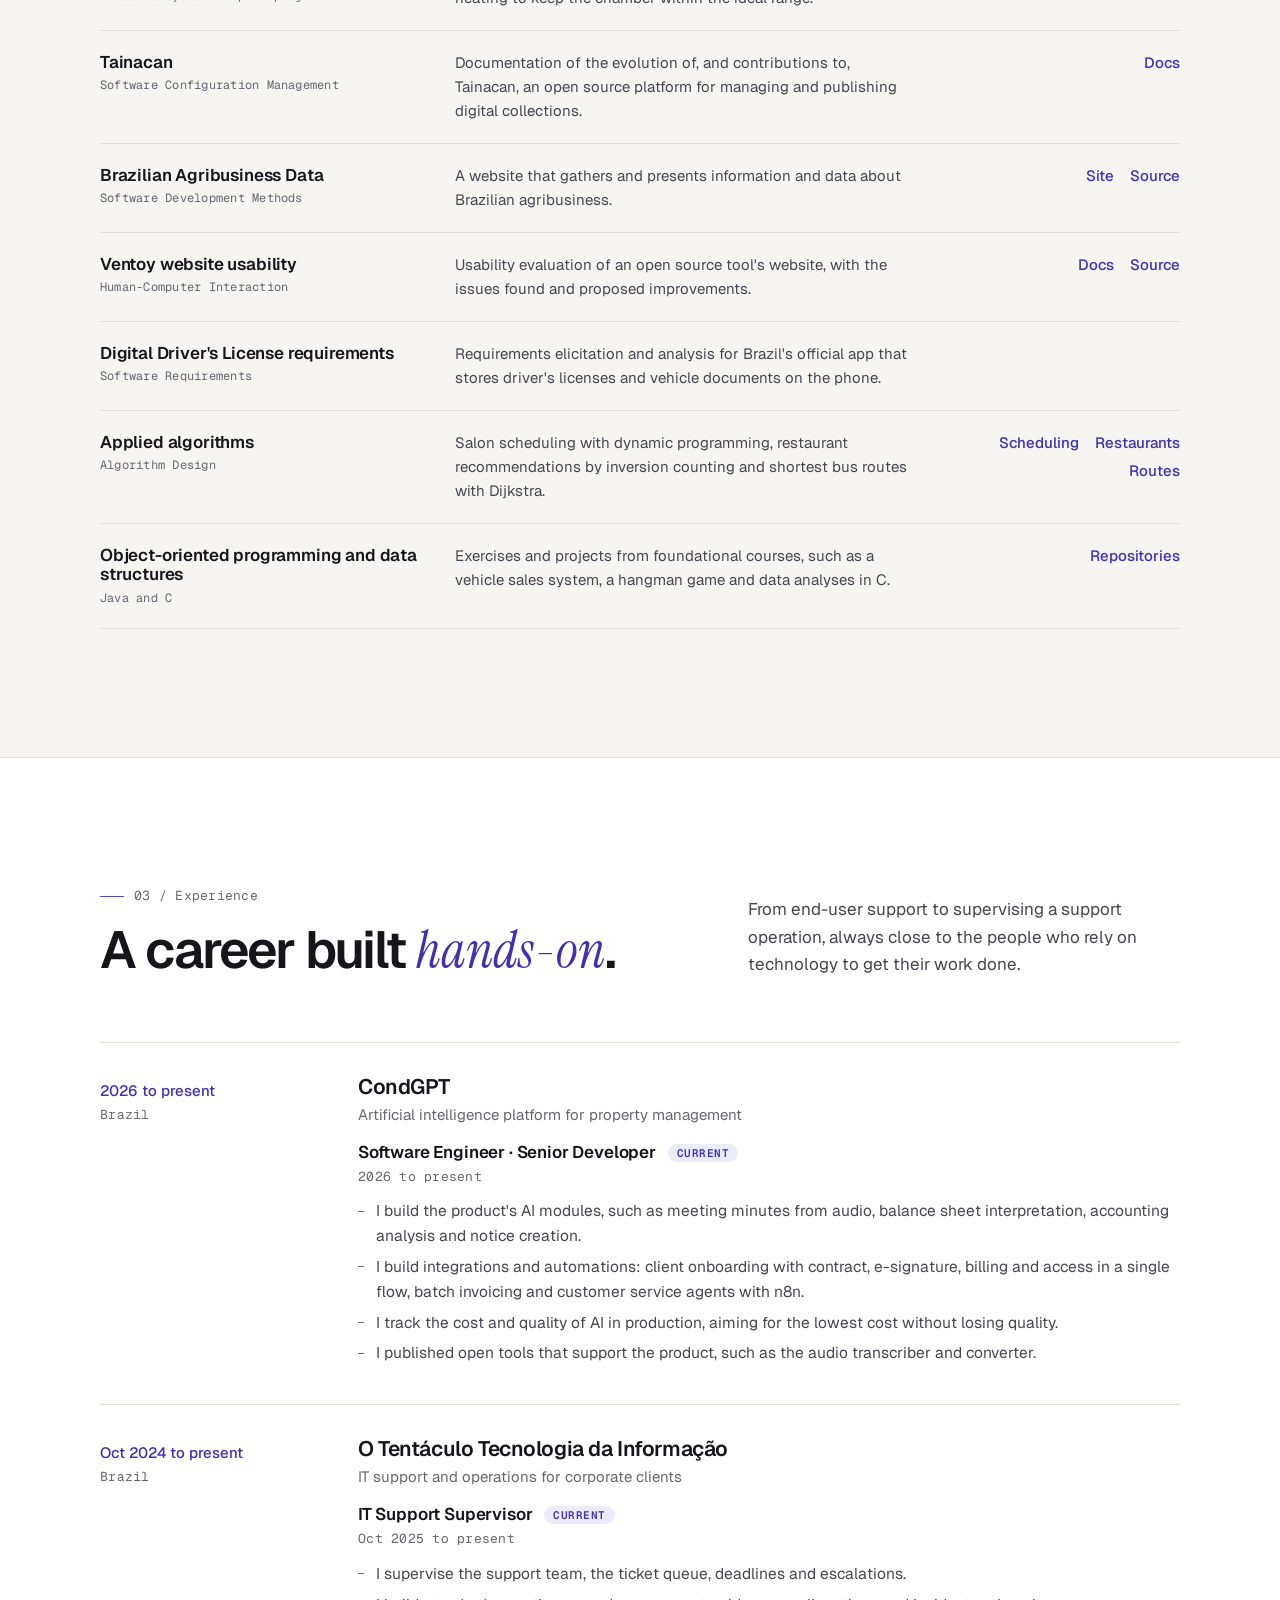
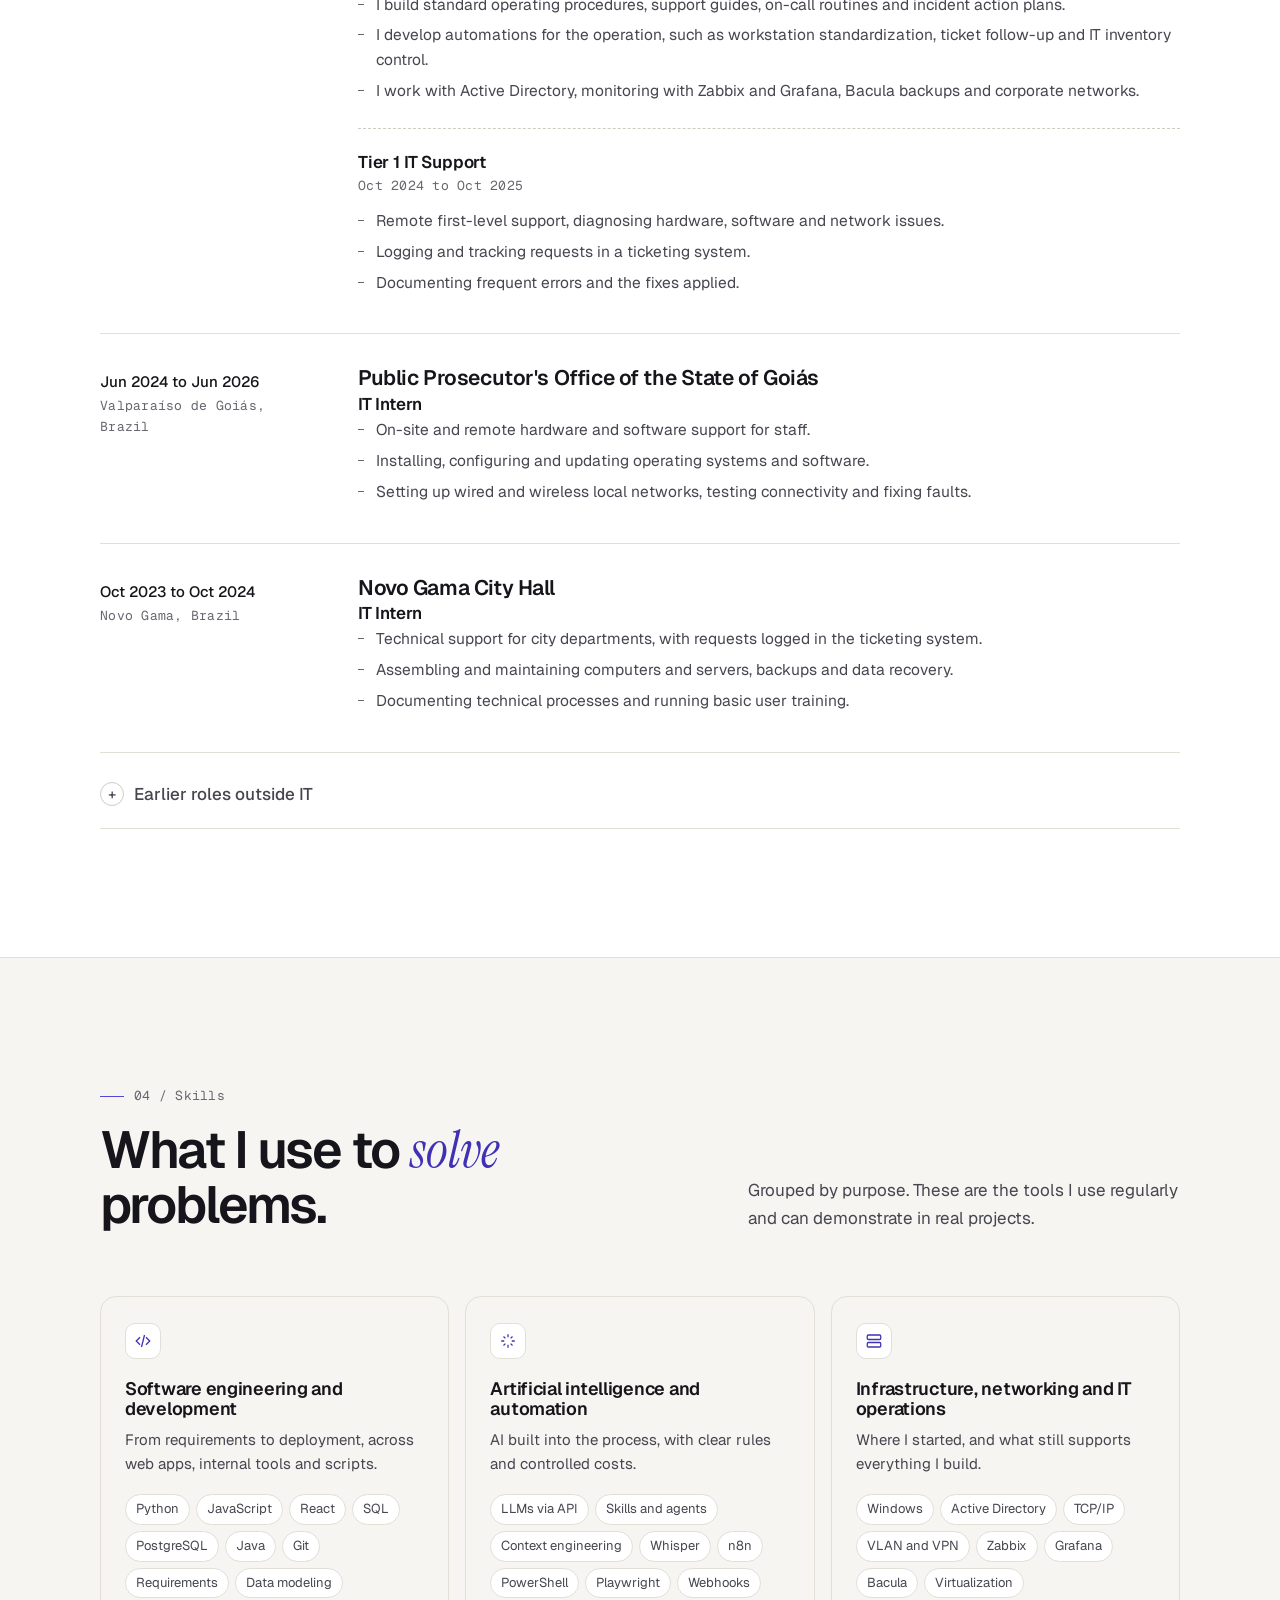
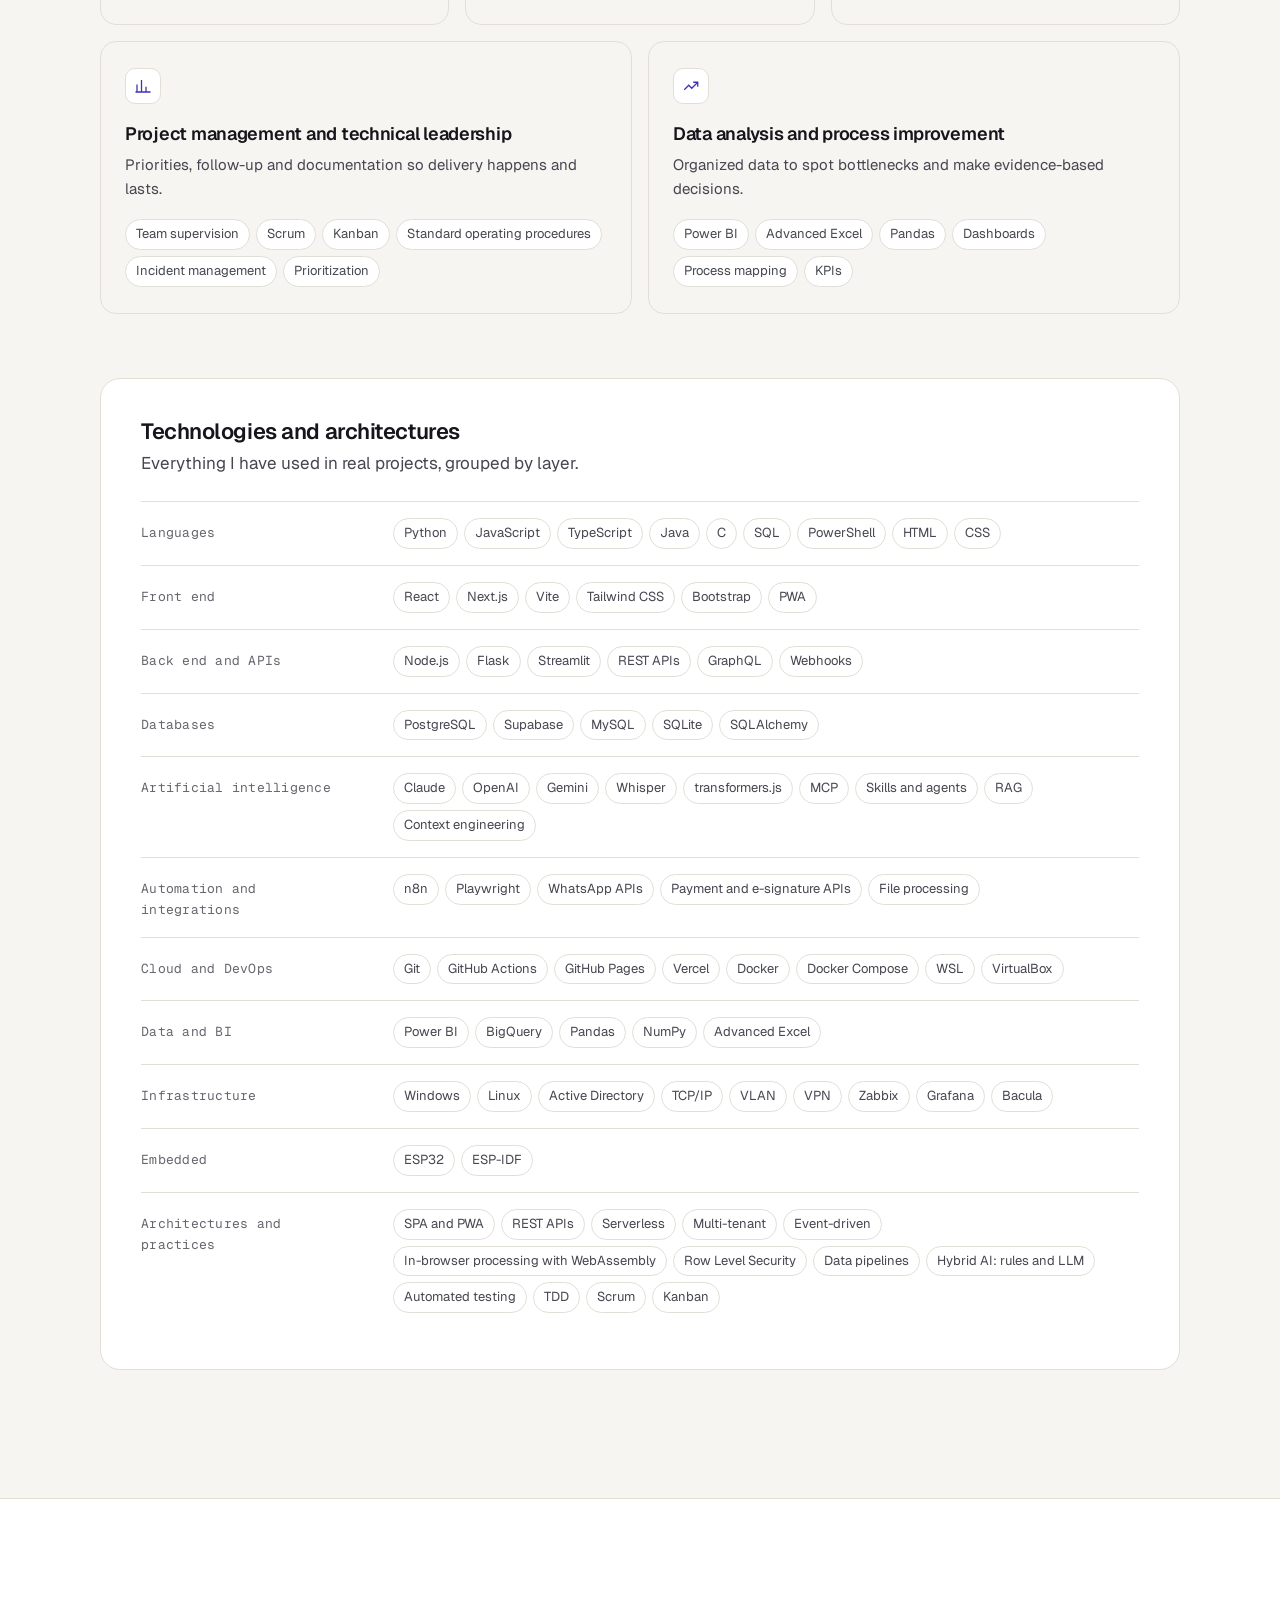
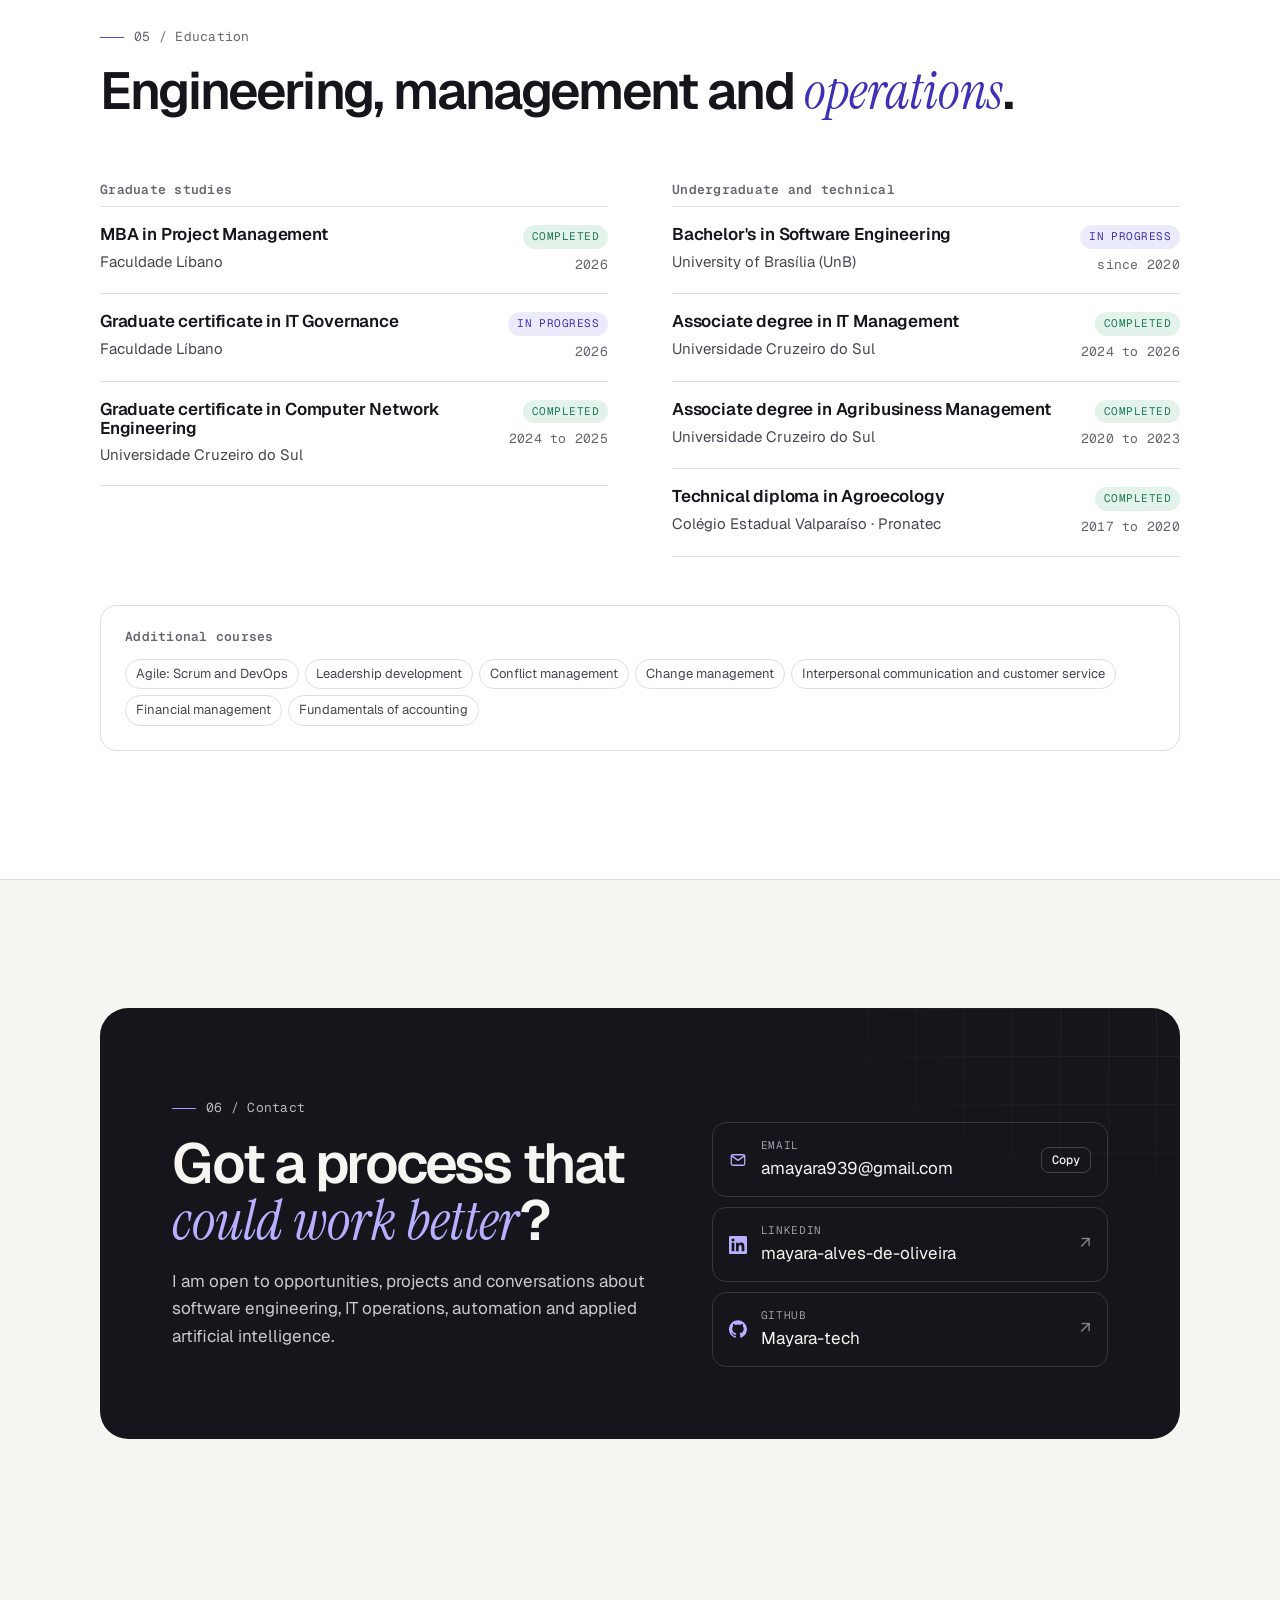
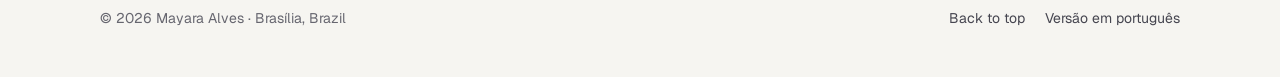
==== commit 4d9e381c: "Desenvolvedora Sênior no resumo do topo" ====
--- a/en/index.html
+++ b/en/index.html
@@ -158,7 +158,7 @@
         </div>
 
         <ul class="facts reveal" aria-label="Summary">
-          <li><span class="k mono">Today</span><strong>IT Support Supervisor</strong></li>
+          <li><span class="k mono">Today</span><strong>Senior Developer and IT Support Supervisor</strong></li>
           <li><span class="k mono">Management</span><strong>MBA in Project Management</strong></li>
           <li><span class="k mono">Infrastructure</span><strong>Graduate degree in Computer Network Engineering</strong></li>
           <li><span class="k mono">Engineering</span><strong>Software Engineering at the University of Brasília</strong></li>
